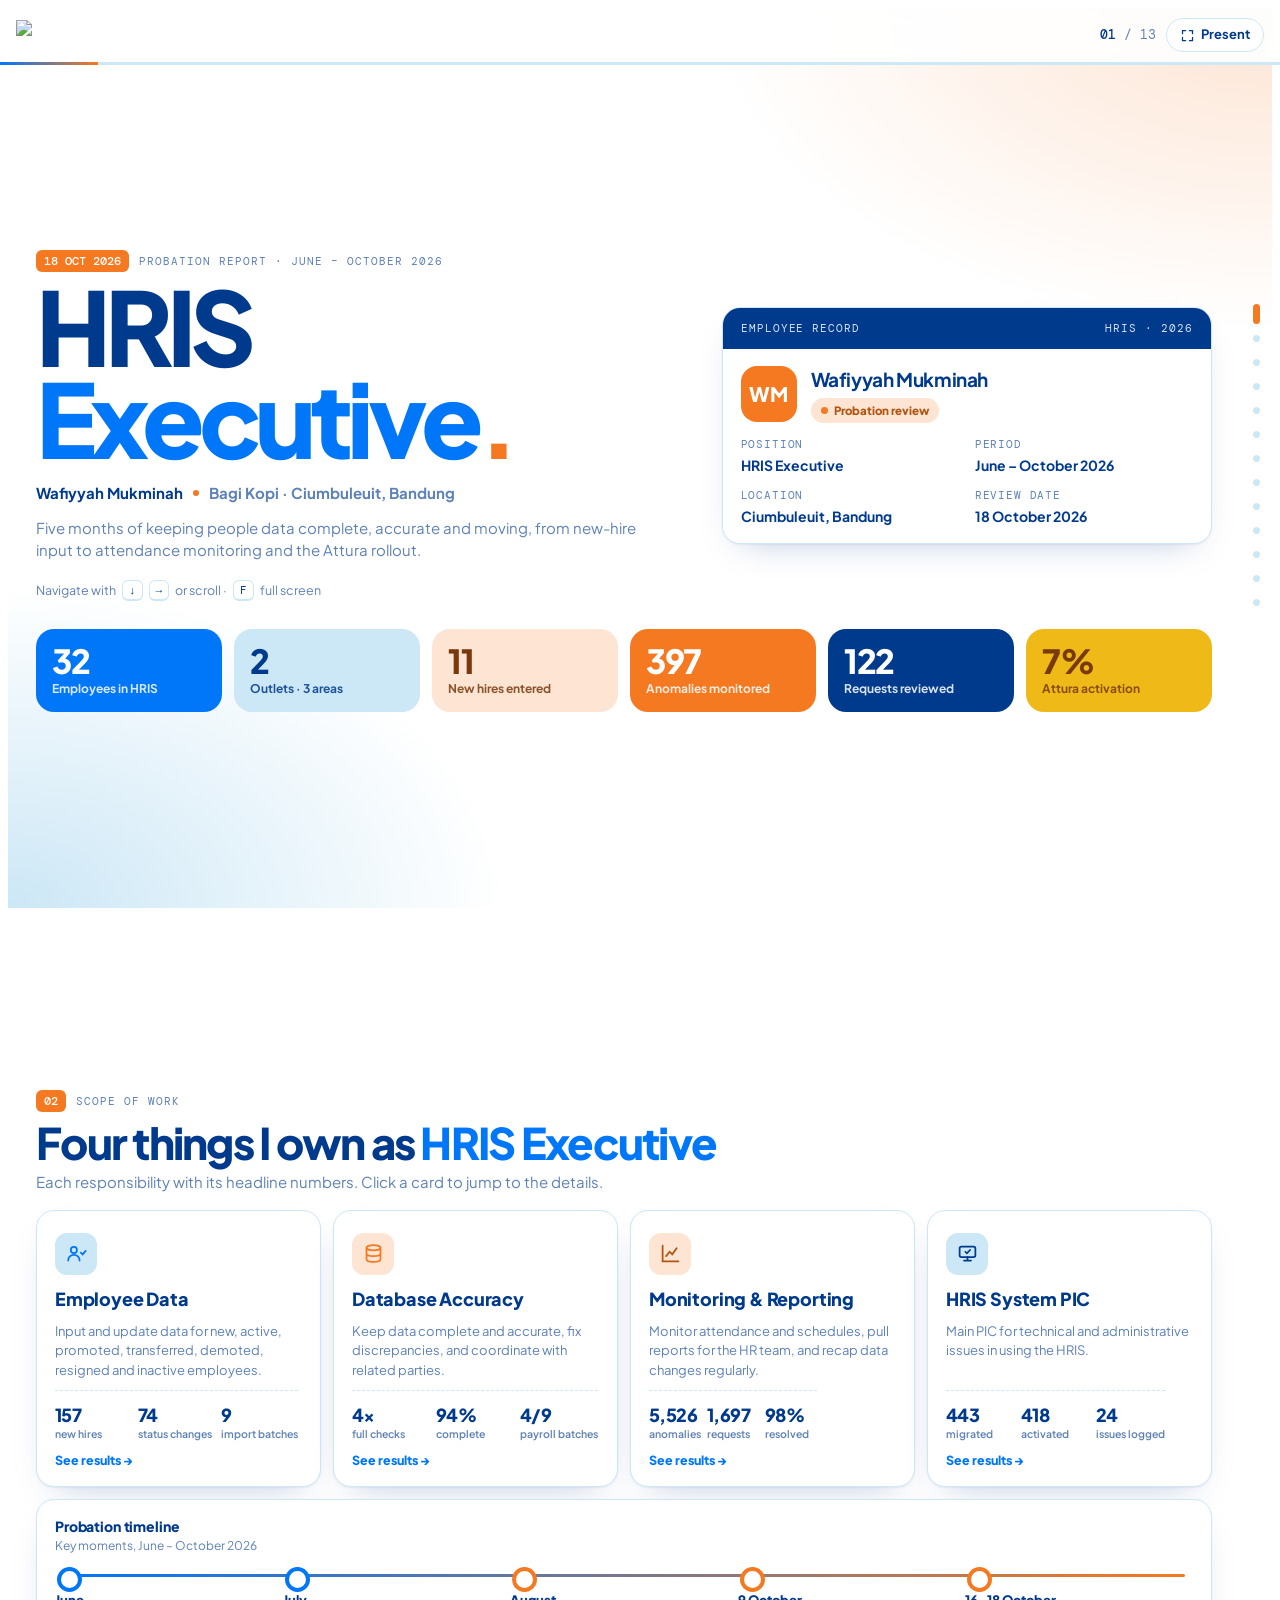
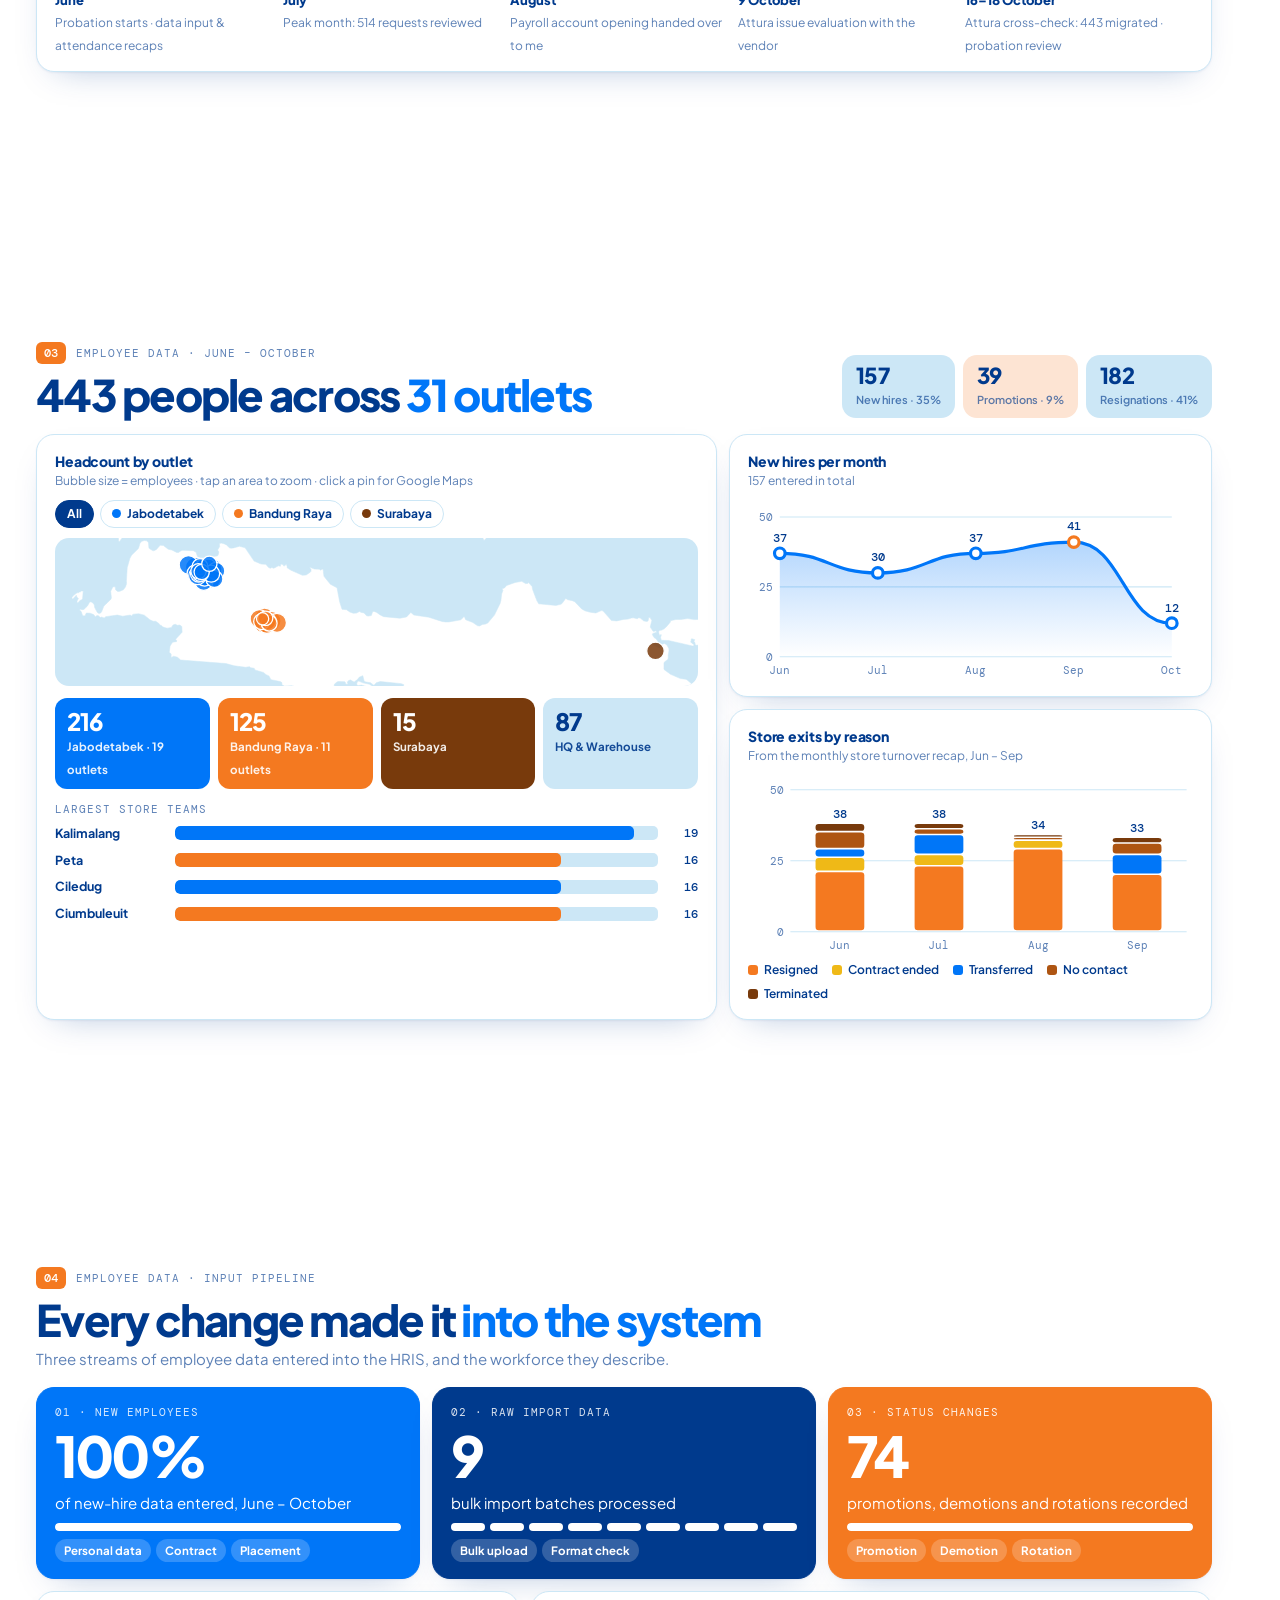
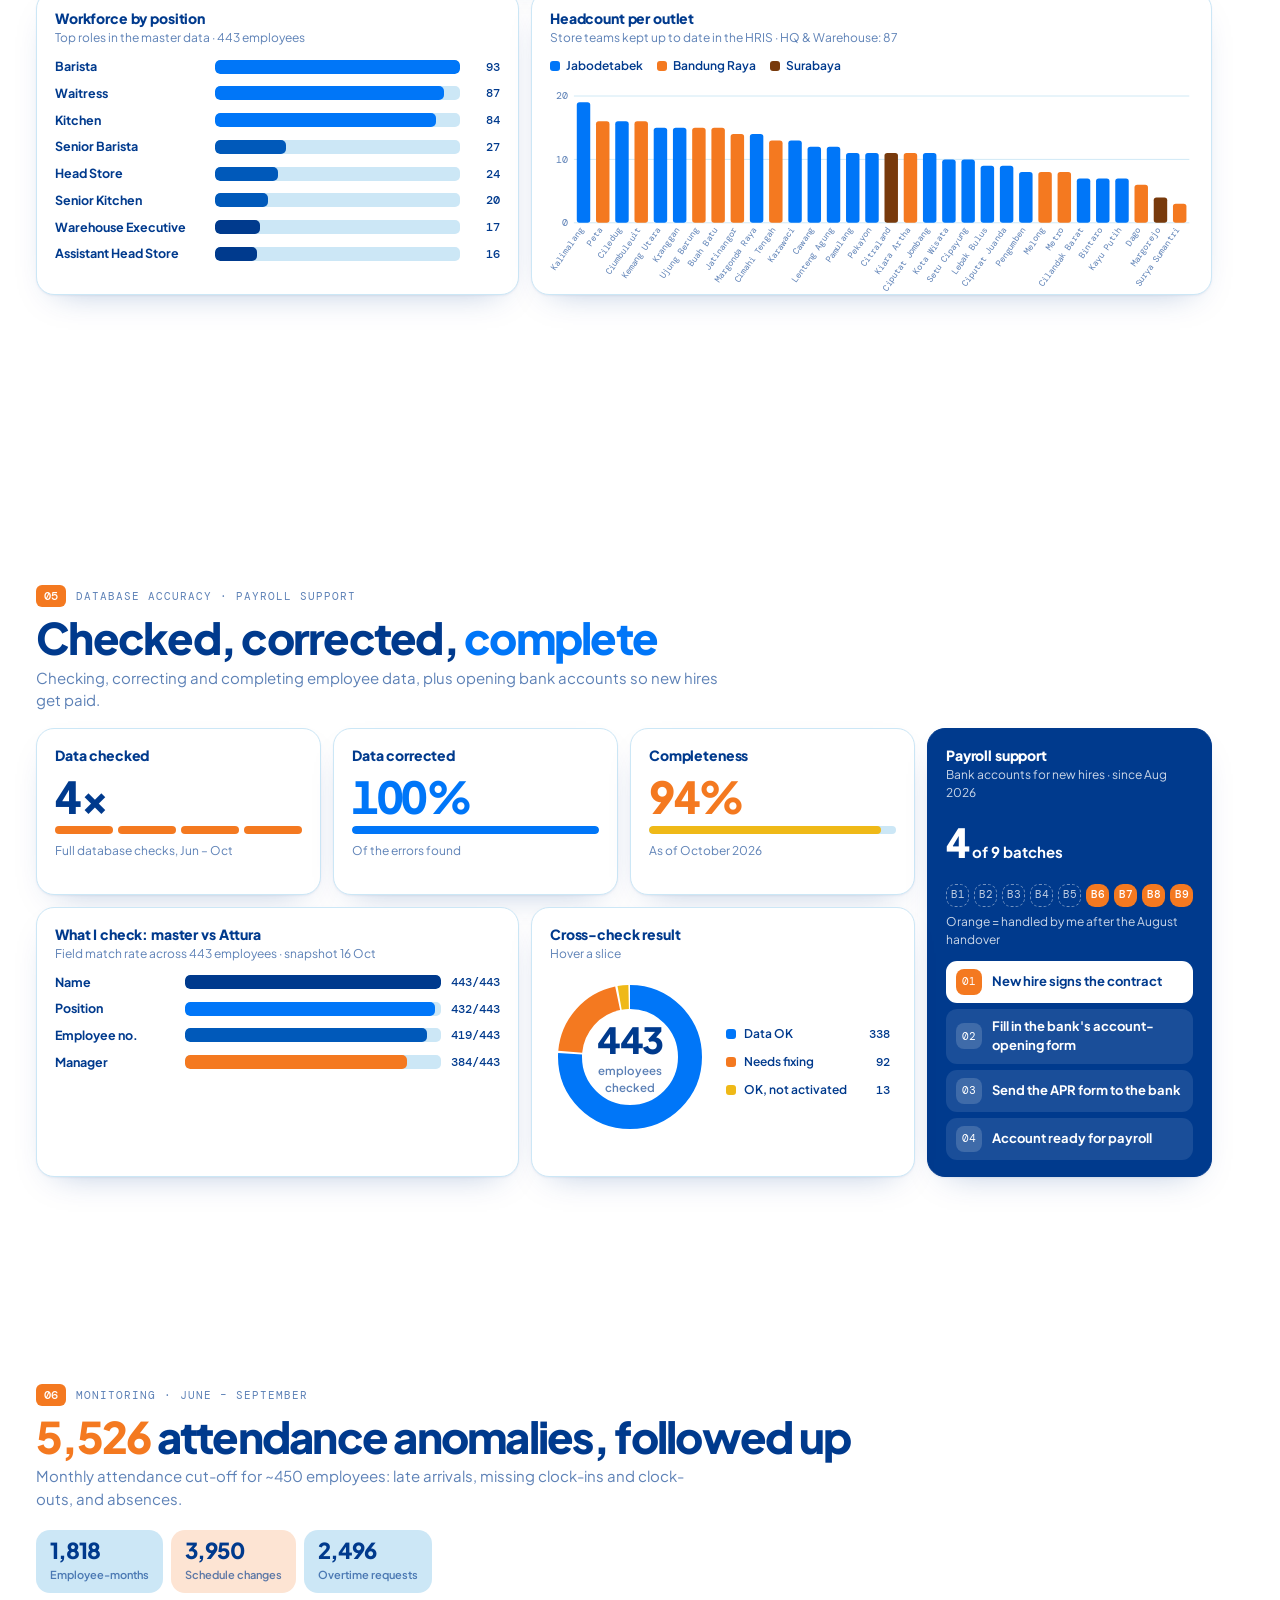
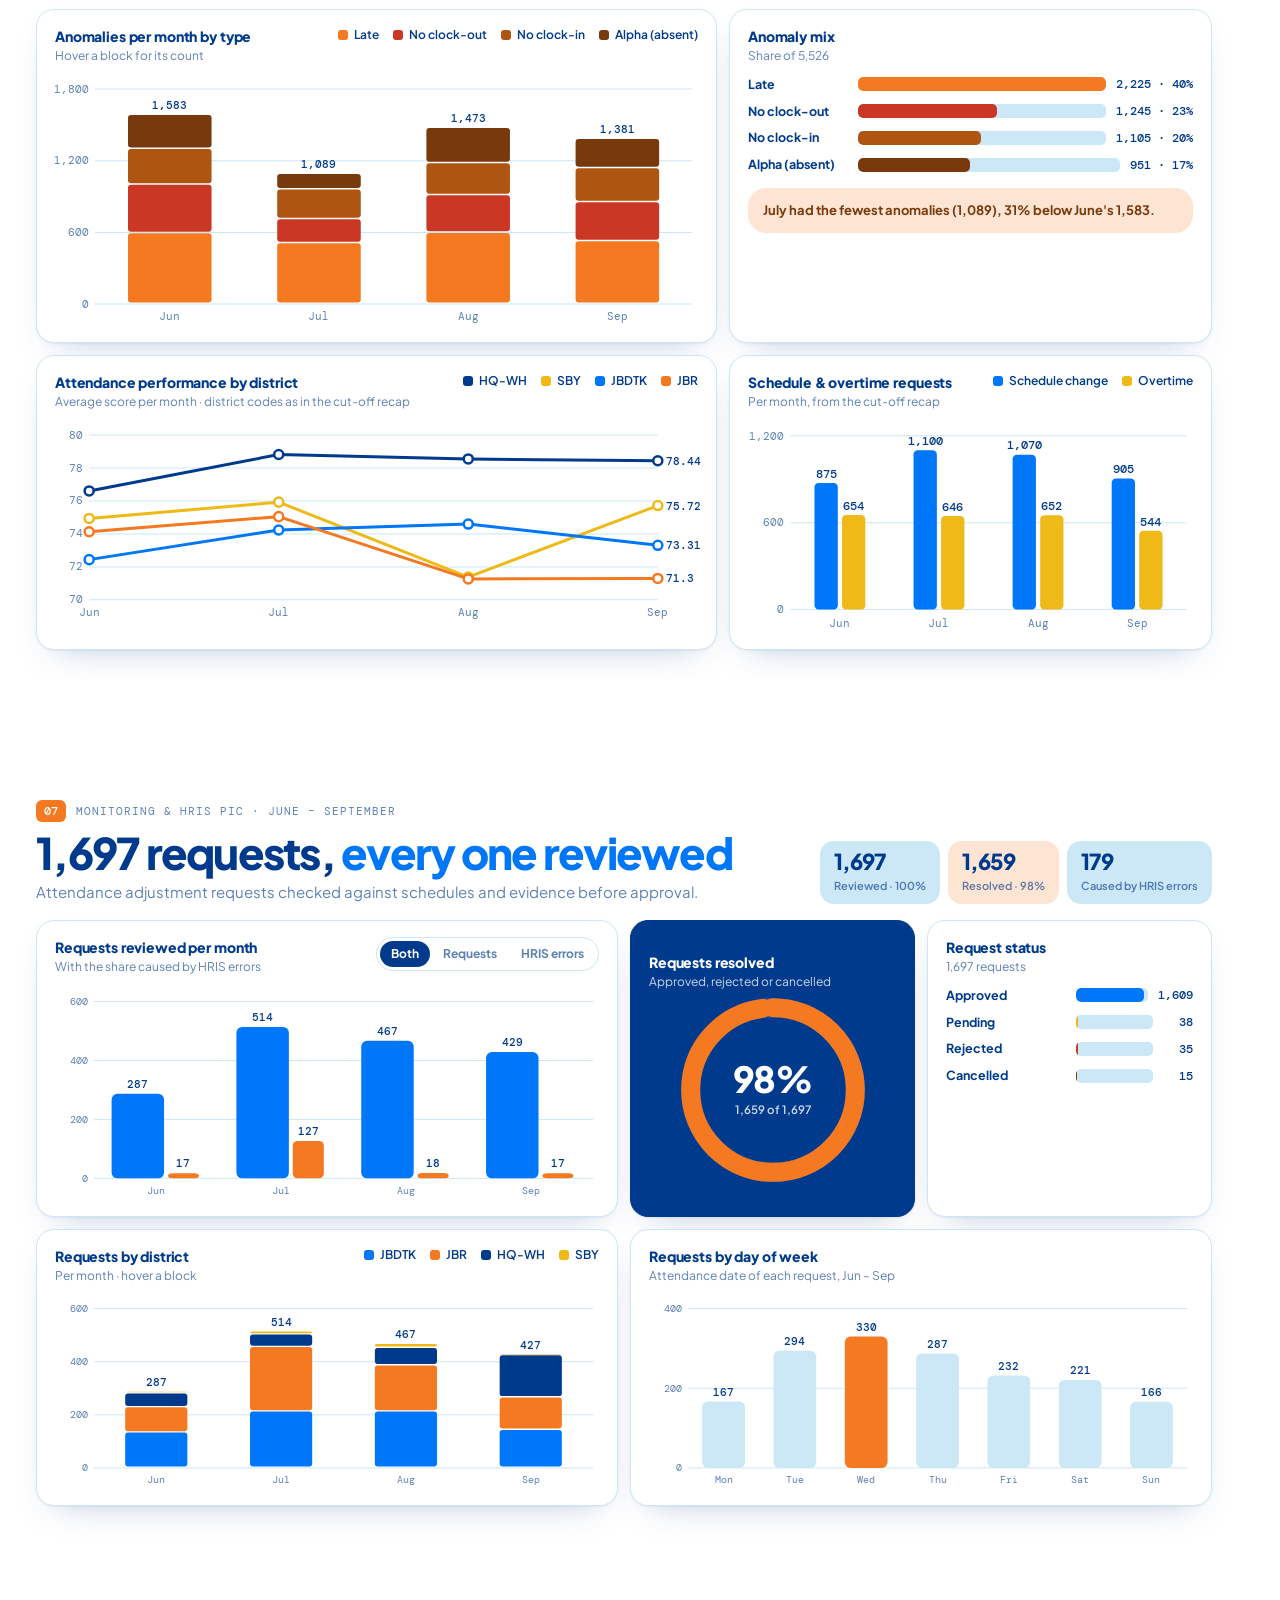
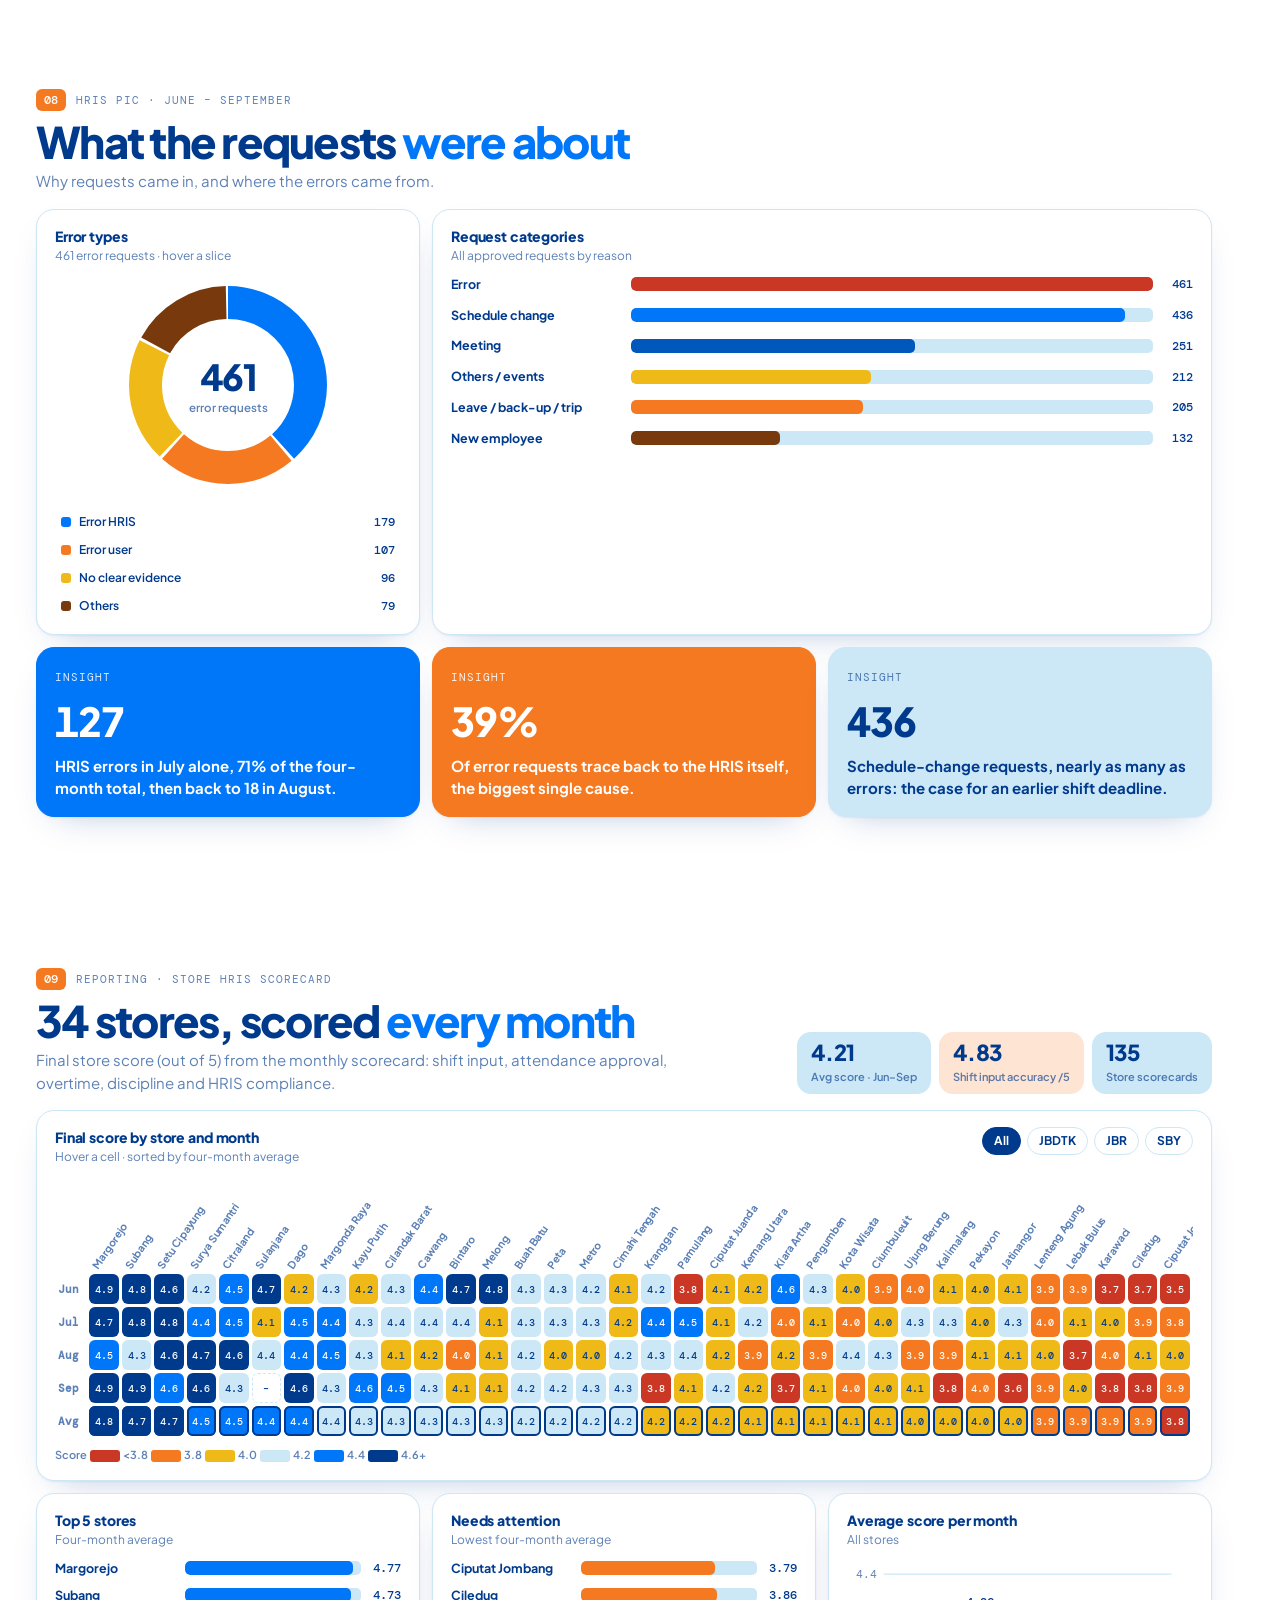
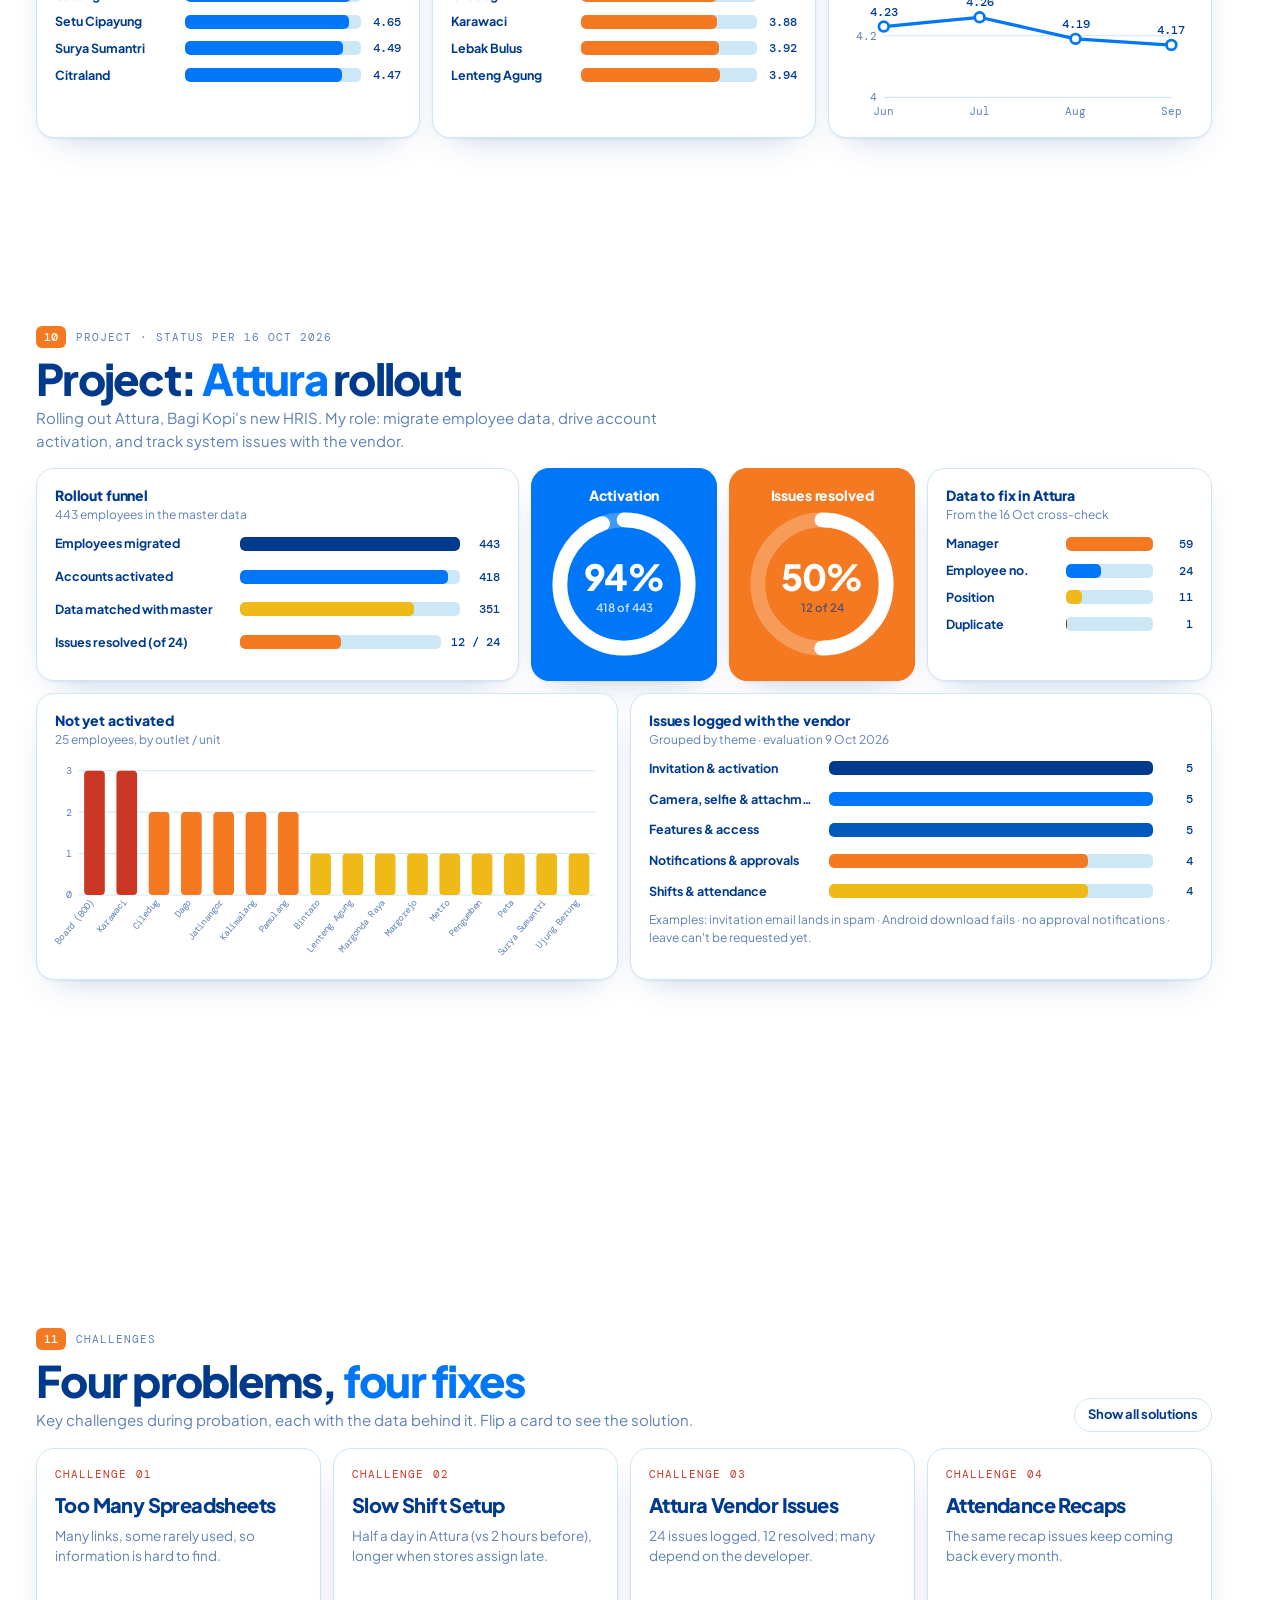
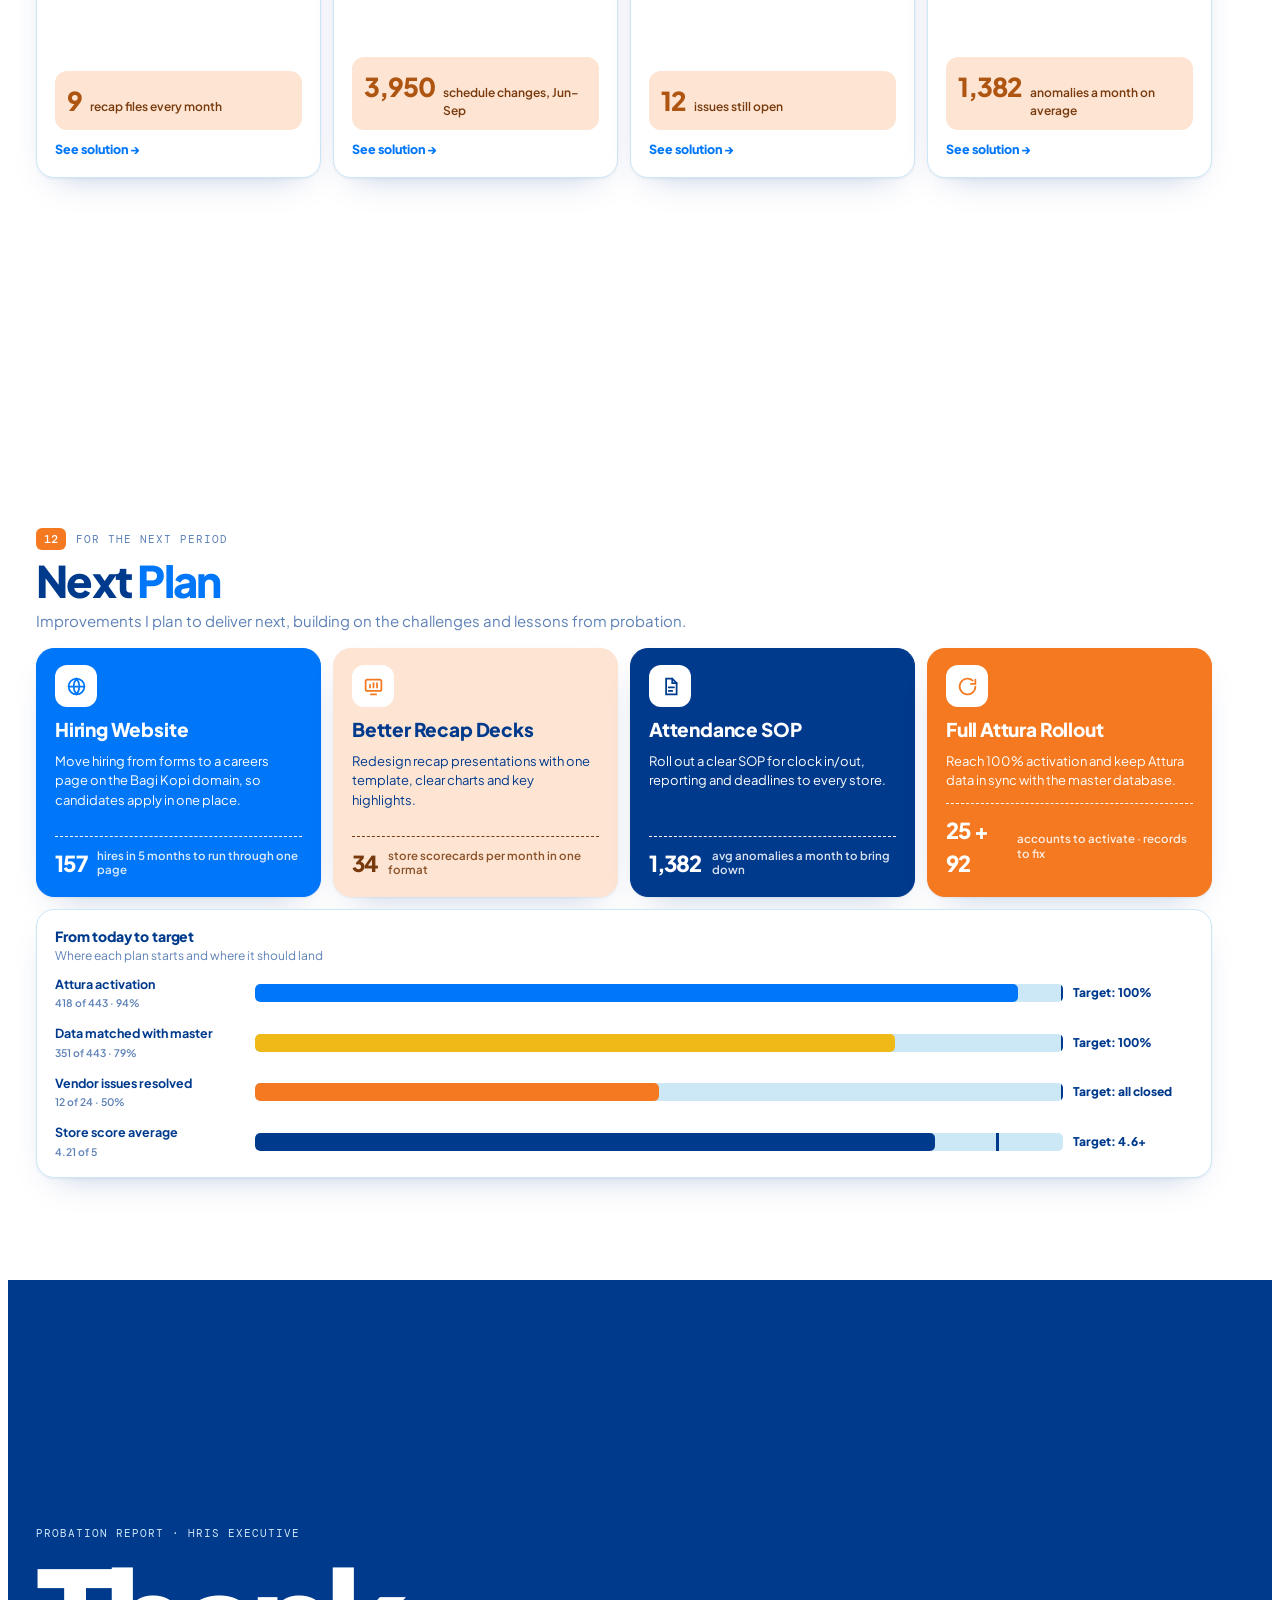
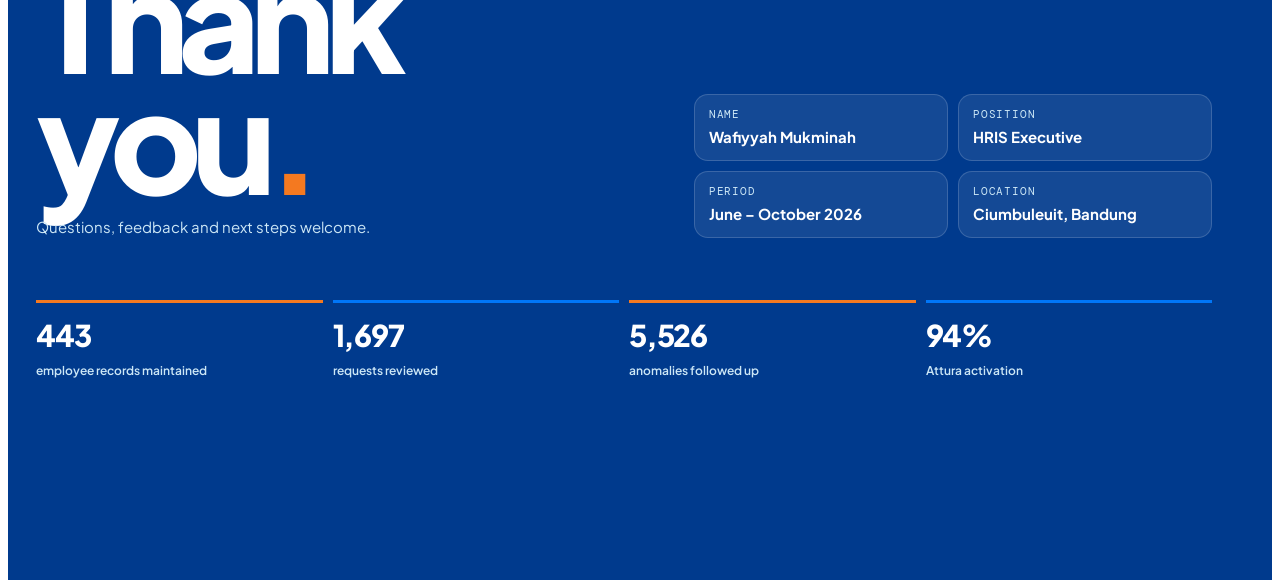
==== index.html @ ff894e02 "Update and rename index (3).html to index.html" ====
<!doctype html><html lang="en"><head><meta charset="utf-8"><meta name="viewport" content="width=device-width,initial-scale=1,viewport-fit=cover"><title>HRIS Probation Report</title>
<meta name="claude:viewport-fit-sides" content="cover">
<link rel="preconnect" href="https://fonts.googleapis.com">
<link rel="preconnect" href="https://fonts.gstatic.com" crossorigin>
<link rel="stylesheet" href="https://fonts.googleapis.com/css2?family=Plus+Jakarta+Sans:wght@400;500;600;700;800&family=DM+Mono:wght@400;500&display=swap">
<style>[hidden]{display:none!important}
/* Layout: white scroll-snapped deck; every slide is a 12-column bento of real data. Palette is the brand's 11 hex values only. */
:root{
  --white:#ffffff; --blue:#0076f8; --orange:#f47920; --peach:#fde4d3; --yellow:#efb917; --red:#ca3725;
  --rust:#ae5512; --brown:#783a0c; --sky:#cce7f6; --mid:#0059ba; --navy:#003a8d;
  --ink:var(--navy); --soft:rgba(0,58,141,.64); --line:var(--sky);
  --shadow:0 1px 2px rgba(0,58,141,.06),0 14px 34px -20px rgba(0,58,141,.35);
  --f:"Plus Jakarta Sans",system-ui,-apple-system,"Segoe UI",Roboto,sans-serif;
  --m:"DM Mono",ui-monospace,SFMono-Regular,Menlo,Consolas,monospace;
  color-scheme:light;
}
*{box-sizing:border-box}
html{scroll-behavior:smooth;background:var(--white)}
body{background:var(--white);color:var(--ink);font-family:var(--f);font-size:15px;line-height:1.5;-webkit-font-smoothing:antialiased;overflow-x:hidden}
body::before{content:"";position:fixed;inset:0 0 auto;height:env(safe-area-inset-top,0px);z-index:60;background:var(--white)}
h1,h2,h3,p{margin:0}
h1,h2{text-wrap:balance}
button{font:inherit;color:inherit}
a{color:var(--blue)}
:focus-visible{outline:2px solid var(--blue);outline-offset:3px;border-radius:6px}
.lab{font-family:var(--m);font-size:11px;letter-spacing:.09em;text-transform:uppercase;color:var(--soft)}
.n{font-variant-numeric:tabular-nums;font-weight:800;letter-spacing:-.03em}

/* chrome */
.top{position:fixed;inset:0 0 auto;z-index:50;padding-top:env(safe-area-inset-top,0px);background:rgba(255,255,255,.9);backdrop-filter:blur(10px);-webkit-backdrop-filter:blur(10px)}
.top-in{display:flex;align-items:center;justify-content:space-between;gap:12px;height:54px;padding-left:max(16px,env(safe-area-inset-left,0px));padding-right:max(16px,env(safe-area-inset-right,0px))}
.brand{display:flex;align-items:center;gap:9px;font-weight:800;color:var(--blue);text-decoration:none;letter-spacing:-.02em;font-size:17px}
.bm{width:28px;height:28px;border-radius:9px;background:var(--blue);display:grid;place-items:center}
.bm svg{width:17px;height:17px}
.brand span.lab{font-weight:400}
.top-r{display:flex;align-items:center;gap:10px}
.counter{font-family:var(--m);font-size:13px;color:var(--soft)}
.counter b{color:var(--navy);font-weight:500}
.ibtn{display:inline-flex;align-items:center;gap:6px;height:34px;padding:0 13px;border-radius:999px;border:1px solid var(--sky);background:var(--white);cursor:pointer;font-size:13px;font-weight:700;color:var(--navy)}
.ibtn:hover{background:var(--navy);color:var(--white);border-color:var(--navy)}
.ibtn svg{width:15px;height:15px}
.prog{height:3px;background:var(--sky)}
.prog i{display:block;height:100%;width:8%;background:linear-gradient(90deg,var(--blue),var(--orange));transition:width .4s}
.rail{position:fixed;right:max(14px,env(safe-area-inset-right,0px));top:50%;transform:translateY(-50%);z-index:40;display:none;flex-direction:column;gap:4px}
.rail button{position:relative;width:20px;height:20px;border:0;background:none;cursor:pointer;display:grid;place-items:center;padding:0}
.rail button::before{content:"";width:7px;height:7px;border-radius:50%;background:var(--sky);transition:.25s}
.rail button[aria-current="true"]::before{background:var(--orange);height:20px;border-radius:5px}
.rail button span{position:absolute;right:28px;white-space:nowrap;font-size:12px;font-weight:700;background:var(--navy);color:var(--white);padding:4px 9px;border-radius:6px;opacity:0;pointer-events:none;transition:.2s}
.rail button:hover span,.rail button:focus-visible span{opacity:1}
@media (min-width:1100px){.rail{display:flex}}

/* slides */
.slide{position:relative;min-height:100svh;display:flex;flex-direction:column;justify-content:center;padding-block:76px 30px;padding-left:max(16px,env(safe-area-inset-left,0px));padding-right:max(16px,env(safe-area-inset-right,0px));background:var(--white)}
.wrap{width:100%;max-width:1380px;margin:0 auto}
@media (min-width:1100px){.wrap{padding-inline:12px 44px}}
@media (min-width:1100px) and (min-height:700px){html{scroll-snap-type:y proximity}.slide{scroll-snap-align:start}}
.shead{display:flex;justify-content:space-between;align-items:flex-end;gap:20px 32px;flex-wrap:wrap;margin-bottom:16px}
.eb{display:flex;align-items:center;gap:10px;margin-bottom:8px}
.eb .no{font-family:var(--m);font-size:12px;font-weight:500;color:var(--white);background:var(--orange);padding:2px 8px;border-radius:6px}
.h2{font-size:clamp(28px,3.4vw,46px);line-height:1.04;letter-spacing:-.04em;font-weight:800}
.h2 em{font-style:normal;color:var(--blue)}
.lede{color:var(--soft);font-size:15px;max-width:62ch;margin-top:6px}
.strip{display:flex;gap:8px;flex-wrap:wrap}
.strip div{padding:8px 14px;border-radius:14px;background:var(--sky);min-width:96px}
.strip div:nth-child(2n){background:var(--peach)}
.strip b{display:block;font-size:22px;font-weight:800;letter-spacing:-.03em;line-height:1.1}
.strip span{font-size:11px;font-weight:600;color:var(--soft)}

.bento{display:grid;grid-template-columns:repeat(12,minmax(0,1fr));gap:12px}
.c{background:var(--white);border:1px solid var(--sky);border-radius:18px;padding:16px 18px;box-shadow:var(--shadow);min-width:0;position:relative;overflow:hidden}
.c h3{font-size:14px;font-weight:800;letter-spacing:-.01em}
.c .sub{font-size:12px;color:var(--soft)}
.ch{display:flex;justify-content:space-between;align-items:flex-start;gap:10px;flex-wrap:wrap;margin-bottom:10px}
.c.navy{background:var(--navy);color:var(--white);border-color:var(--navy)}
.c.blue{background:var(--blue);color:var(--white);border-color:var(--blue)}
.c.orange{background:var(--orange);color:var(--white);border-color:var(--orange)}
.c.peach{background:var(--peach);border-color:var(--peach)}
.c.skyf{background:var(--sky);border-color:var(--sky)}
.c.navy .sub,.c.blue .sub,.c.orange .sub{color:rgba(255,255,255,.8)}
.s2{grid-column:span 2}.s3{grid-column:span 3}.s4{grid-column:span 4}.s5{grid-column:span 5}.s6{grid-column:span 6}.s7{grid-column:span 7}.s8{grid-column:span 8}.s9{grid-column:span 9}.s12{grid-column:span 12}
.r2{grid-row:span 2}
svg.ch-svg{width:100%;height:auto;display:block;overflow:visible}
.ax{font-family:var(--m);font-size:10.5px;fill:var(--soft)}
.gl{stroke:var(--sky);stroke-width:1}
.vl{font-family:var(--m);font-size:11px;fill:var(--navy);font-weight:500}
.leg{display:flex;flex-wrap:wrap;gap:6px 14px;font-size:12px;font-weight:600}
.leg i{display:inline-block;width:10px;height:10px;border-radius:3px;margin-right:6px;vertical-align:-1px}
.seg{display:inline-flex;border:1px solid var(--sky);border-radius:999px;padding:3px;gap:2px}
.seg button{border:0;background:none;padding:4px 11px;border-radius:999px;font-size:12px;font-weight:700;cursor:pointer;color:var(--soft)}
.seg button[aria-pressed="true"]{background:var(--navy);color:var(--white)}
.bar{height:8px;border-radius:99px;background:var(--sky);overflow:hidden}
.bar i{display:block;height:100%;border-radius:inherit;background:var(--blue)}
.hb{display:grid;grid-template-columns:var(--lw,120px) minmax(0,1fr) auto;gap:6px 10px;align-items:center;font-size:12.5px}
.hb>span:first-child{font-weight:700;overflow:hidden;text-overflow:ellipsis;white-space:nowrap}
.hb .t{height:14px;border-radius:5px;background:var(--sky);overflow:hidden}
.hb .t i{display:block;height:100%;border-radius:5px}
.hb b{font-family:var(--m);font-size:12px;font-weight:500;min-width:30px;text-align:right}
.rows{display:grid;gap:8px}
.tipbox{position:fixed;pointer-events:none;z-index:80;background:var(--navy);color:var(--white);font-size:12px;font-weight:600;padding:6px 10px;border-radius:8px;opacity:0;transition:opacity .12s;transform:translate(-50%,calc(-100% - 12px));white-space:nowrap}
.tipbox small{display:block;font-weight:400;opacity:.8;font-size:11px}
.pill{display:inline-flex;align-items:center;gap:6px;font-size:11.5px;font-weight:800;padding:4px 10px;border-radius:999px;background:var(--peach);color:var(--rust)}
.pill::before{content:"";width:7px;height:7px;border-radius:50%;background:var(--orange)}

@media (prefers-reduced-motion:no-preference){
  .play .grow{animation:grow 1s cubic-bezier(.2,.7,.2,1) both}
  .play .growy{animation:growy .9s cubic-bezier(.2,.7,.2,1) both}
  .play .rise{animation:rise .6s cubic-bezier(.2,.7,.2,1) both}
  .play .draw{animation:draw 1.4s ease both}
  .pill::before{animation:pulse 1.8s infinite}
}
@keyframes grow{from{transform:scaleX(0)}}
@keyframes growy{from{transform:scaleY(0)}}
@keyframes rise{from{transform:translateY(12px);opacity:.2}}
@keyframes draw{from{stroke-dashoffset:var(--len,1000)}}
@keyframes pulse{50%{opacity:.25}}
.grow{transform-origin:left center}
.growy{transform-box:fill-box;transform-origin:bottom}

/* cover */
#s1{background:radial-gradient(900px 520px at 100% 0%,var(--peach),transparent 62%),radial-gradient(800px 520px at 0% 100%,var(--sky),transparent 62%),var(--white)}
.cover{display:grid;grid-template-columns:minmax(0,1.3fr) minmax(0,1fr);gap:28px 48px;align-items:center}
.cover h1{font-size:clamp(46px,8vw,118px);line-height:.9;letter-spacing:-.06em;font-weight:800}
.cover h1 span{color:var(--blue)}
.cover h1 i{font-style:normal;color:var(--orange)}
.who{display:flex;gap:10px;align-items:center;margin-top:18px;flex-wrap:wrap;font-weight:700}
.who .dot{width:6px;height:6px;border-radius:50%;background:var(--orange)}
.hint{display:flex;align-items:center;gap:6px;margin-top:18px;font-size:12.5px;color:var(--soft);flex-wrap:wrap}
kbd{font-family:var(--m);font-size:11px;border:1px solid var(--sky);border-bottom-width:2px;border-radius:6px;padding:1px 6px;background:var(--white);color:var(--navy)}
.rec{padding:0}
.rec-top{display:flex;justify-content:space-between;padding:12px 18px;background:var(--navy);color:var(--white)}
.rec-top .lab{color:rgba(255,255,255,.85)}
.rec-id{display:flex;gap:14px;align-items:center;padding:16px 18px 4px}
.av{width:56px;height:56px;border-radius:16px;background:var(--orange);color:var(--white);display:grid;place-items:center;font-weight:800;font-size:20px;flex:none}
.rec-id b{font-size:19px;display:block;letter-spacing:-.02em;margin-bottom:4px}
.rec dl{margin:0;padding:10px 18px 16px;display:grid;grid-template-columns:1fr 1fr;gap:12px 16px}
.rec dt{font-family:var(--m);font-size:10.5px;letter-spacing:.08em;text-transform:uppercase;color:var(--soft)}
.rec dd{margin:2px 0 0;font-weight:700;font-size:14px}
.glance{grid-column:1/-1;display:grid;grid-template-columns:repeat(6,minmax(0,1fr));gap:12px}
.gt{border-radius:18px;padding:14px 16px;display:flex;flex-direction:column;gap:2px;min-width:0}
.gt b{font-size:clamp(24px,2.6vw,36px);font-weight:800;letter-spacing:-.04em;line-height:1.05}
.gt span{font-size:12px;font-weight:700;opacity:.85}

/* scope */
.sc{display:flex;flex-direction:column;gap:10px;cursor:pointer;text-align:left;font:inherit;transition:transform .25s,box-shadow .25s}
.sc:hover,.sc:focus-visible{transform:translateY(-4px)}
.sc .band{height:6px;margin:-16px -18px 6px;}
.sc .ic{width:42px;height:42px;border-radius:12px;display:grid;place-items:center}
.sc .ic svg{width:21px;height:21px}
.sc h3{font-size:18px}
.sc p{font-size:13px;color:var(--soft);flex:1}
.kv{display:grid;grid-template-columns:repeat(3,minmax(0,1fr));gap:6px;border-top:1px dashed var(--sky);padding-top:10px}
.kv b{display:block;font-size:18px;font-weight:800;letter-spacing:-.03em}
.kv span{font-size:10.5px;font-weight:600;color:var(--soft);line-height:1.2;display:block}
.sc .go{font-size:12.5px;font-weight:800;color:var(--blue)}
.tl{display:grid;grid-template-columns:repeat(5,minmax(0,1fr));gap:0;position:relative;margin-top:6px}
.tl::before{content:"";position:absolute;left:8px;right:8px;top:9px;height:3px;background:linear-gradient(90deg,var(--blue),var(--orange));border-radius:3px}
.tl div{position:relative;padding:26px 12px 0 0}
.tl div::before{content:"";position:absolute;top:2px;left:2px;width:17px;height:17px;border-radius:50%;background:var(--white);border:4px solid var(--blue)}
.tl div:nth-child(n+3)::before{border-color:var(--orange)}
.tl b{display:block;font-size:13px;font-weight:800}
.tl span{font-size:12px;color:var(--soft)}

/* map */
.mapbox{position:relative;border-radius:14px;background:var(--sky);overflow:hidden}
.mapbox svg{display:block;width:100%;height:auto}
.land{fill:var(--white);stroke:var(--sky);stroke-width:.8}
.pin{cursor:pointer;transition:opacity .3s;stroke:var(--white)}
.pin.dim{opacity:.12}
.chips{display:flex;flex-wrap:wrap;gap:6px}
.chip{display:inline-flex;align-items:center;gap:6px;border:1px solid var(--sky);background:var(--white);border-radius:999px;padding:4px 11px;font-size:12px;font-weight:700;cursor:pointer;color:var(--navy)}
.chip i{width:9px;height:9px;border-radius:50%}
.chip[aria-pressed="true"]{background:var(--navy);color:var(--white);border-color:var(--navy)}

/* pipeline */
.stage{display:flex;flex-direction:column;gap:8px}
.stage .big{font-size:clamp(40px,4.4vw,60px);font-weight:800;letter-spacing:-.05em;line-height:1}
.stage ul{margin:0;padding:0;list-style:none;display:flex;flex-wrap:wrap;gap:5px}
.stage li{font-size:11.5px;font-weight:700;padding:3px 9px;border-radius:999px;background:rgba(255,255,255,.2)}
.c.white-stage li{background:var(--sky)}
.ticks{display:flex;gap:5px}
.ticks i{flex:1;height:8px;border-radius:99px;background:var(--white)}
.ticks.o i{background:var(--orange)}

/* rings / donuts */
.ring{position:relative;width:100%;max-width:190px;margin:4px auto 0;aspect-ratio:1}
.ring svg{width:100%;height:100%;transform:rotate(-90deg)}
.ring .ctr{position:absolute;inset:0;display:grid;place-items:center;text-align:center;padding:30px}
.ring .ctr b{font-size:36px;font-weight:800;letter-spacing:-.04em;line-height:1;display:block}
.ring .ctr small{font-size:11.5px;color:var(--soft);display:block;margin-top:4px;font-weight:600}
.c.navy .ring .ctr small,.c.blue .ring .ctr small{color:rgba(255,255,255,.8)}
.donut circle.s{fill:none;cursor:pointer;transition:opacity .2s,stroke-width .2s}
.donut:hover circle.s{opacity:.4}
.donut circle.s.on{opacity:1}
.dleg{display:grid;gap:4px;margin-top:10px;font-size:12px}
.dleg button{all:unset;cursor:pointer;display:flex;align-items:center;gap:8px;padding:3px 6px;border-radius:7px;font-weight:600}
.dleg button:hover,.dleg button:focus-visible{background:var(--sky)}
.dleg i{width:10px;height:10px;border-radius:3px;flex:none}
.dleg b{margin-left:auto;font-family:var(--m);font-weight:500}

/* payroll */
.batches{display:grid;grid-template-columns:repeat(9,minmax(0,1fr));gap:5px;margin:12px 0 6px}
.batches span{aspect-ratio:1;border-radius:9px;border:1.5px dashed rgba(255,255,255,.45);display:grid;place-items:center;font-family:var(--m);font-size:10.5px;color:rgba(255,255,255,.75)}
.batches span.me{background:var(--orange);border:0;color:var(--white);font-weight:500}
.steps{list-style:none;margin:12px 0 0;padding:0;display:grid;gap:6px}
.steps button{all:unset;box-sizing:border-box;width:100%;cursor:pointer;display:flex;gap:10px;align-items:center;padding:8px 10px;border-radius:11px;background:rgba(255,255,255,.1);transition:background .3s}
.steps button[aria-current="true"]{background:var(--white);color:var(--navy)}
.steps .sn{font-family:var(--m);font-size:11px;width:26px;height:26px;border-radius:8px;display:grid;place-items:center;background:rgba(255,255,255,.16);flex:none}
.steps button[aria-current="true"] .sn{background:var(--orange);color:var(--white)}
.steps .st{font-size:13px;font-weight:700}

/* heatmap */
.hm{overflow-x:auto}
.hm table{border-collapse:separate;border-spacing:3px;width:100%;min-width:900px}
.hm th{font-size:10.5px;font-weight:700;color:var(--soft);height:92px;vertical-align:bottom;padding:0;white-space:nowrap}
.hm th div{transform:rotate(-55deg);transform-origin:left bottom;width:16px;margin-left:12px}
.hm th.rl{height:auto;vertical-align:middle;text-align:left;font-family:var(--m);font-size:11px;padding-right:6px;transform:none}
.hm td{height:30px;border-radius:6px;text-align:center;font-family:var(--m);font-size:10px;font-weight:500;cursor:default;transition:transform .15s}
.hm td:hover{transform:scale(1.18);position:relative;z-index:2;box-shadow:0 4px 10px rgba(0,58,141,.3)}
.hm td.na{background:var(--white);border:1px dashed var(--sky)}
.scale{display:flex;gap:3px;align-items:center;font-size:11px;font-weight:600;color:var(--soft);flex-wrap:wrap}
.scale i{width:30px;height:12px;border-radius:3px;display:inline-block}

/* challenges */
.flip{perspective:1200px;min-height:330px}
.flip-in{position:relative;width:100%;height:100%;min-height:330px;transition:transform .7s cubic-bezier(.2,.7,.2,1);transform-style:preserve-3d}
.flip.on .flip-in{transform:rotateY(180deg)}
.face{position:absolute;inset:0;backface-visibility:hidden;-webkit-backface-visibility:hidden;border-radius:18px;padding:18px;display:flex;flex-direction:column;gap:10px;border:1px solid var(--sky);box-shadow:var(--shadow);background:var(--white);overflow:hidden}
.face.back{transform:rotateY(180deg);background:var(--navy);color:var(--white);border-color:var(--navy)}
.face .k{font-family:var(--m);font-size:10.5px;letter-spacing:.1em;text-transform:uppercase;color:var(--red)}
.face.back .k{color:var(--yellow)}
.face h3{font-size:20px;line-height:1.15;letter-spacing:-.03em;font-weight:800}
.face p{font-size:13.5px;flex:1}
.face.front p{color:var(--soft)}
.face .data{display:flex;align-items:baseline;gap:8px;padding:10px 12px;border-radius:12px;background:var(--peach)}
.face .data b{font-size:26px;font-weight:800;letter-spacing:-.04em;color:var(--rust)}
.face .data span{font-size:12px;font-weight:600;color:var(--brown)}
.face.back .data{background:rgba(255,255,255,.1)}.face.back .data b{color:var(--yellow)}.face.back .data span{color:var(--white)}
.face button{all:unset;cursor:pointer;font-size:12.5px;font-weight:800}
.face.front button{color:var(--blue)}
@media (prefers-reduced-motion:reduce){.flip-in{transition:none}}

/* plans */
.plan{display:flex;flex-direction:column;gap:8px}
.plan .ic{width:42px;height:42px;border-radius:12px;display:grid;place-items:center;background:var(--white)}
.plan .ic svg{width:21px;height:21px}
.plan h3{font-size:19px}
.plan p{font-size:13px;flex:1}
.plan .tg{display:flex;gap:10px;align-items:center;border-top:1px dashed currentColor;padding-top:10px;margin-top:4px}
.plan .tg b{font-size:22px;font-weight:800;letter-spacing:-.04em}
.plan .tg span{font-size:11.5px;font-weight:600;line-height:1.25;opacity:.85}

/* thanks */
#s13{background:var(--navy);color:var(--white)}
.thanks{display:grid;grid-template-columns:1.2fr 1fr;gap:36px;align-items:end}
.thanks h2{font-size:clamp(60px,11vw,160px);line-height:.86;letter-spacing:-.07em;font-weight:800}
.thanks h2 span{color:var(--orange)}
.tg2{display:grid;grid-template-columns:1fr 1fr;gap:10px;margin:0}
.tg2 div{background:rgba(255,255,255,.08);border:1px solid rgba(255,255,255,.16);border-radius:14px;padding:12px 14px}
.tg2 dt{font-family:var(--m);font-size:10.5px;letter-spacing:.08em;text-transform:uppercase;color:var(--sky)}
.tg2 dd{margin:3px 0 0;font-weight:700}
.recap{display:grid;grid-template-columns:repeat(4,minmax(0,1fr));gap:10px;margin-top:26px;grid-column:1/-1}
.recap div{border-top:3px solid var(--orange);padding-top:10px}
.recap div:nth-child(2n){border-color:var(--blue)}
.recap b{display:block;font-size:30px;font-weight:800;letter-spacing:-.04em}
.recap span{font-size:12px;color:var(--sky);font-weight:600}

@media (max-width:1100px){
  .s3,.s4,.s5{grid-column:span 6}.s7,.s8,.s9{grid-column:span 12}.s6{grid-column:span 12}
  .glance{grid-template-columns:repeat(3,minmax(0,1fr))}
}
@media (max-width:900px){
  .slide{min-height:auto;padding-block:78px 44px}
  .cover,.thanks{grid-template-columns:minmax(0,1fr)}
  .r2{grid-row:auto}
}
@media (max-width:640px){
  .s2,.s3,.s4,.s5,.s6{grid-column:span 12}
  .glance,.recap{grid-template-columns:repeat(2,minmax(0,1fr))}
  .tl{grid-template-columns:1fr;gap:10px}.tl::before{display:none}
  .rec dl,.tg2{grid-template-columns:1fr}
  .brand span.lab,.ibtn .lbl{display:none}
  .hb{--lw:92px}
}
</style></head><body>

<header class="top">
  <div class="top-in">
    <a class="brand" href="#s1" aria-label="Back to cover"><img src="logo.png" style="height:30px;width:auto;display:block"></a>
    <div class="top-r">
      <span class="counter" aria-live="polite"><b id="cur">01</b> / <span id="tot">13</span></span>
      <button class="ibtn" id="fs" type="button"><svg viewBox="0 0 24 24" fill="none" stroke="currentColor" stroke-width="2" stroke-linecap="round"><path d="M4 9V4h5M20 9V4h-5M4 15v5h5M20 15v5h-5"/></svg><span class="lbl">Present</span></button>
    </div>
  </div>
  <div class="prog"><i id="bar"></i></div>
</header>
<nav class="rail" id="rail" aria-label="Slides"></nav>
<div class="tipbox" id="tip"></div>

<main>
<!-- 1 COVER -->
<section class="slide" id="s1" data-title="Cover">
  <div class="wrap cover">
    <div>
      <div class="eb"><span class="no">18 OCT 2026</span><span class="lab">Probation report · June – October 2026</span></div>
      <h1>HRIS<br><span>Executive</span><i>.</i></h1>
      <div class="who"><span>Wafiyyah Mukminah</span><span class="dot"></span><span style="color:var(--soft)">Bagi Kopi · Ciumbuleuit, Bandung</span></div>
      <p class="lede" style="margin-top:12px">Five months of keeping people data complete, accurate and moving, from new-hire input to attendance monitoring and the Attura rollout.</p>
      <p class="hint">Navigate with <kbd>↓</kbd><kbd>→</kbd> or scroll · <kbd>F</kbd> full screen</p>
    </div>
    <article class="c rec rise" aria-label="Employee record">
      <div class="rec-top"><span class="lab">Employee record</span><span class="lab">HRIS · 2026</span></div>
      <div class="rec-id"><div class="av" aria-hidden="true">WM</div><div><b>Wafiyyah Mukminah</b><span class="pill">Probation review</span></div></div>
      <dl>
        <div><dt>Position</dt><dd>HRIS Executive</dd></div>
        <div><dt>Period</dt><dd>June – October 2026</dd></div>
        <div><dt>Location</dt><dd>Ciumbuleuit, Bandung</dd></div>
        <div><dt>Review date</dt><dd>18 October 2026</dd></div>
      </dl>
    </article>
    <div class="glance">
      <div class="gt rise" style="background:var(--blue);color:var(--white)"><b class="count" data-to="443">443</b><span>Employees in HRIS</span></div>
      <div class="gt rise" style="background:var(--sky)"><b class="count" data-to="31">31</b><span>Outlets · 3 areas</span></div>
      <div class="gt rise" style="background:var(--peach);color:var(--brown)"><b class="count" data-to="157">157</b><span>New hires entered</span></div>
      <div class="gt rise" style="background:var(--orange);color:var(--white)"><b class="count" data-to="5526">5,526</b><span>Anomalies monitored</span></div>
      <div class="gt rise" style="background:var(--navy);color:var(--white)"><b class="count" data-to="1697">1,697</b><span>Requests reviewed</span></div>
      <div class="gt rise" style="background:var(--yellow);color:var(--brown)"><b class="count" data-to="94" data-suffix="%">94%</b><span>Attura activation</span></div>
    </div>
  </div>
</section>

<!-- 2 SCOPE -->
<section class="slide" id="s2" data-title="Scope of Work">
  <div class="wrap">
    <div class="shead"><div><div class="eb"><span class="no">02</span><span class="lab">Scope of work</span></div><h2 class="h2">Four things I own as <em>HRIS Executive</em></h2><p class="lede">Each responsibility with its headline numbers. Click a card to jump to the details.</p></div></div>
    <div class="bento">
      <button class="c sc s3 rise" data-go="s3"><div class="band" style="background:var(--blue)"></div><span class="ic" style="background:var(--sky);color:var(--blue)"><svg viewBox="0 0 24 24" fill="none" stroke="currentColor" stroke-width="2" stroke-linecap="round"><circle cx="9" cy="8" r="3.5"/><path d="M2.5 20a6.5 6.5 0 0 1 13 0"/><path d="M17 11l2 2 3.5-4"/></svg></span><h3>Employee Data</h3><p>Input and update data for new, active, promoted, transferred, demoted, resigned and inactive employees.</p><div class="kv"><div><b>157</b><span>new hires</span></div><div><b>74</b><span>status changes</span></div><div><b>9</b><span>import batches</span></div></div><span class="go">See results →</span></button>
      <button class="c sc s3 rise" data-go="s5"><div class="band" style="background:var(--orange)"></div><span class="ic" style="background:var(--peach);color:var(--orange)"><svg viewBox="0 0 24 24" fill="none" stroke="currentColor" stroke-width="2" stroke-linecap="round"><ellipse cx="12" cy="5.5" rx="8" ry="3"/><path d="M4 5.5v13c0 1.7 3.6 3 8 3s8-1.3 8-3v-13M4 12c0 1.7 3.6 3 8 3s8-1.3 8-3"/></svg></span><h3>Database Accuracy</h3><p>Keep data complete and accurate, fix discrepancies, and coordinate with related parties.</p><div class="kv"><div><b>4×</b><span>full checks</span></div><div><b>94%</b><span>complete</span></div><div><b>4/9</b><span>payroll batches</span></div></div><span class="go">See results →</span></button>
      <button class="c sc s3 rise" data-go="s6"><div class="band" style="background:var(--yellow)"></div><span class="ic" style="background:var(--peach);color:var(--rust)"><svg viewBox="0 0 24 24" fill="none" stroke="currentColor" stroke-width="2" stroke-linecap="round"><path d="M3 3v18h18"/><path d="M7 15l4-5 3 3 5-7"/></svg></span><h3>Monitoring & Reporting</h3><p>Monitor attendance and schedules, pull reports for the HR team, and recap data changes regularly.</p><div class="kv"><div><b>5,526</b><span>anomalies</span></div><div><b>1,697</b><span>requests</span></div><div><b>98%</b><span>resolved</span></div></div><span class="go">See results →</span></button>
      <button class="c sc s3 rise" data-go="s10"><div class="band" style="background:var(--navy)"></div><span class="ic" style="background:var(--sky);color:var(--navy)"><svg viewBox="0 0 24 24" fill="none" stroke="currentColor" stroke-width="2" stroke-linecap="round"><rect x="3" y="4" width="18" height="12" rx="2"/><path d="M8 20h8M12 16v4"/><path d="M9.5 10l1.8 1.8L15 8"/></svg></span><h3>HRIS System PIC</h3><p>Main PIC for technical and administrative issues in using the HRIS.</p><div class="kv"><div><b>443</b><span>migrated</span></div><div><b>418</b><span>activated</span></div><div><b>24</b><span>issues logged</span></div></div><span class="go">See results →</span></button>
      <div class="c s12 rise">
        <div class="ch"><div><h3>Probation timeline</h3><p class="sub">Key moments, June – October 2026</p></div></div>
        <div class="tl">
          <div><b>June</b><span>Probation starts · data input & attendance recaps</span></div>
          <div><b>July</b><span>Peak month: 514 requests reviewed</span></div>
          <div><b>August</b><span>Payroll account opening handed over to me</span></div>
          <div><b>9 October</b><span>Attura issue evaluation with the vendor</span></div>
          <div><b>16–18 October</b><span>Attura cross-check: 443 migrated · probation review</span></div>
        </div>
      </div>
    </div>
  </div>
</section>

<!-- 3 EMPLOYEE DATA -->
<section class="slide" id="s3" data-title="Employee Data">
  <div class="wrap">
    <div class="shead">
      <div><div class="eb"><span class="no">03</span><span class="lab">Employee data · June – October</span></div><h2 class="h2">443 people across <em>31 outlets</em></h2></div>
      <div class="strip"><div><b class="count" data-to="157">157</b><span>New hires · 35%</span></div><div><b class="count" data-to="39">39</b><span>Promotions · 9%</span></div><div><b class="count" data-to="182">182</b><span>Resignations · 41%</span></div></div>
    </div>
    <div class="bento">
      <div class="c s7 r2 rise">
        <div class="ch"><div><h3>Headcount by outlet</h3><p class="sub">Bubble size = employees · tap an area to zoom · click a pin for Google Maps</p></div><div class="chips" id="areaChips"></div></div>
        <div class="mapbox"><svg id="map" role="img" aria-label="Map of Java with Bagi Kopi outlets sized by headcount"></svg></div>
        <div class="bento" style="margin-top:12px;grid-template-columns:repeat(4,minmax(0,1fr));gap:8px" id="areaTiles"></div>
        <div style="margin-top:12px"><p class="lab" style="margin-bottom:6px">Largest store teams</p><div class="rows" id="bigOutlets" style="--lw:110px"></div></div>
      </div>
      <div class="c s5 rise">
        <div class="ch"><div><h3>New hires per month</h3><p class="sub">157 entered in total</p></div></div>
        <svg class="ch-svg" id="hires" viewBox="0 0 420 170" role="img" aria-label="New hires per month: Jun 37, Jul 30, Aug 37, Sep 41, Oct 12"></svg>
      </div>
      <div class="c s5 rise">
        <div class="ch"><div><h3>Store exits by reason</h3><p class="sub">From the monthly store turnover recap, Jun – Sep</p></div></div>
        <svg class="ch-svg" id="exits" viewBox="0 0 420 170" role="img" aria-label="Store exits by reason per month"></svg>
        <div class="leg" id="exitsLeg" style="margin-top:6px"></div>
      </div>
    </div>
  </div>
</section>

<!-- 4 DATA INPUT -->
<section class="slide" id="s4" data-title="Data Input">
  <div class="wrap">
    <div class="shead"><div><div class="eb"><span class="no">04</span><span class="lab">Employee data · input pipeline</span></div><h2 class="h2">Every change made it <em>into the system</em></h2><p class="lede">Three streams of employee data entered into the HRIS, and the workforce they describe.</p></div></div>
    <div class="bento">
      <div class="c blue stage s4 rise"><span class="lab" style="color:rgba(255,255,255,.85)">01 · New employees</span><span class="big count" data-to="100" data-suffix="%">100%</span><p>of new-hire data entered, June – October</p><div class="bar" style="background:rgba(255,255,255,.25)"><i class="grow" style="width:100%;background:var(--white)"></i></div><ul><li>Personal data</li><li>Contract</li><li>Placement</li></ul></div>
      <div class="c navy stage s4 rise"><span class="lab" style="color:rgba(255,255,255,.85)">02 · Raw import data</span><span class="big count" data-to="9">9</span><p>bulk import batches processed</p><div class="ticks"><i></i><i></i><i></i><i></i><i></i><i></i><i></i><i></i><i></i></div><ul><li>Bulk upload</li><li>Format check</li></ul></div>
      <div class="c orange stage s4 rise"><span class="lab" style="color:rgba(255,255,255,.9)">03 · Status changes</span><span class="big count" data-to="74">74</span><p>promotions, demotions and rotations recorded</p><div class="bar" style="background:rgba(255,255,255,.25)"><i class="grow" style="width:100%;background:var(--white)"></i></div><ul><li>Promotion</li><li>Demotion</li><li>Rotation</li></ul></div>
      <div class="c s5 rise"><div class="ch"><div><h3>Workforce by position</h3><p class="sub">Top roles in the master data · 443 employees</p></div></div><div class="rows" id="pos" style="--lw:150px"></div></div>
      <div class="c s7 rise"><div class="ch"><div><h3>Headcount per outlet</h3><p class="sub">Store teams kept up to date in the HRIS · HQ & Warehouse: 87</p></div><div class="leg"><span><i style="background:var(--blue)"></i>Jabodetabek</span><span><i style="background:var(--orange)"></i>Bandung Raya</span><span><i style="background:var(--brown)"></i>Surabaya</span></div></div><svg class="ch-svg" id="outletBars" viewBox="0 0 700 210" role="img" aria-label="Employees per outlet"></svg></div>
    </div>
  </div>
</section>

<!-- 5 DATABASE ACCURACY -->
<section class="slide" id="s5" data-title="Database Accuracy">
  <div class="wrap">
    <div class="shead">
      <div><div class="eb"><span class="no">05</span><span class="lab">Database accuracy · payroll support</span></div><h2 class="h2">Checked, corrected, <em>complete</em></h2><p class="lede">Checking, correcting and completing employee data, plus opening bank accounts so new hires get paid.</p></div>
    </div>
    <div class="bento">
      <div class="c s3 rise"><h3>Data checked</h3><p class="n" style="font-size:44px;line-height:1.1;margin:6px 0">4×</p><div class="ticks o"><i></i><i></i><i></i><i></i></div><p class="sub" style="margin-top:8px">Full database checks, Jun – Oct</p></div>
      <div class="c s3 rise"><h3>Data corrected</h3><p class="n count" data-to="100" data-suffix="%" style="font-size:44px;line-height:1.1;margin:6px 0;color:var(--blue)">100%</p><div class="bar"><i class="grow" style="width:100%"></i></div><p class="sub" style="margin-top:8px">Of the errors found</p></div>
      <div class="c s3 rise"><h3>Completeness</h3><p class="n count" data-to="94" data-suffix="%" style="font-size:44px;line-height:1.1;margin:6px 0;color:var(--orange)">94%</p><div class="bar"><i class="grow" style="width:94%;background:var(--yellow)"></i></div><p class="sub" style="margin-top:8px">As of October 2026</p></div>
      <div class="c navy s3 r2 rise" style="grid-row:span 2">
        <h3>Payroll support</h3><p class="sub">Bank accounts for new hires · since Aug 2026</p>
        <p style="margin-top:10px"><span class="n" style="font-size:40px">4</span> <span style="font-weight:700">of 9 batches</span></p>
        <div class="batches" aria-label="9 batches since June; the last 4 handled by me"><span>B1</span><span>B2</span><span>B3</span><span>B4</span><span>B5</span><span class="me">B6</span><span class="me">B7</span><span class="me">B8</span><span class="me">B9</span></div>
        <p class="sub">Orange = handled by me after the August handover</p>
        <ol class="steps" id="steps">
          <li><button type="button" aria-current="true"><span class="sn">01</span><span class="st">New hire signs the contract</span></button></li>
          <li><button type="button"><span class="sn">02</span><span class="st">Fill in the bank's account-opening form</span></button></li>
          <li><button type="button"><span class="sn">03</span><span class="st">Send the APR form to the bank</span></button></li>
          <li><button type="button"><span class="sn">04</span><span class="st">Account ready for payroll</span></button></li>
        </ol>
      </div>
      <div class="c s5 rise">
        <div class="ch"><div><h3>What I check: master vs Attura</h3><p class="sub">Field match rate across 443 employees · snapshot 16 Oct</p></div></div>
        <div class="rows" id="fields" style="--lw:120px"></div>
      </div>
      <div class="c s4 rise">
        <div class="ch"><div><h3>Cross-check result</h3><p class="sub">Hover a slice</p></div></div>
        <div style="display:grid;grid-template-columns:minmax(0,1fr) minmax(0,1.1fr);gap:10px;align-items:center">
          <div class="ring donut" id="xdonut"></div><div class="dleg" id="xleg"></div>
        </div>
      </div>
    </div>
  </div>
</section>

<!-- 6 ATTENDANCE -->
<section class="slide" id="s6" data-title="Attendance Monitoring">
  <div class="wrap">
    <div class="shead">
      <div><div class="eb"><span class="no">06</span><span class="lab">Monitoring · June – September</span></div><h2 class="h2"><em style="color:var(--orange)">5,526</em> attendance anomalies, followed up</h2><p class="lede">Monthly attendance cut-off for ~450 employees: late arrivals, missing clock-ins and clock-outs, and absences.</p></div>
      <div class="strip"><div><b>1,818</b><span>Employee-months</span></div><div><b class="count" data-to="3950">3,950</b><span>Schedule changes</span></div><div><b class="count" data-to="2496">2,496</b><span>Overtime requests</span></div></div>
    </div>
    <div class="bento">
      <div class="c s7 rise">
        <div class="ch"><div><h3>Anomalies per month by type</h3><p class="sub">Hover a block for its count</p></div><div class="leg" id="anomLeg"></div></div>
        <svg class="ch-svg" id="anom" viewBox="0 0 640 250" role="img" aria-label="Attendance anomalies per month by type"></svg>
      </div>
      <div class="c s5 rise">
        <div class="ch"><div><h3>Anomaly mix</h3><p class="sub">Share of 5,526</p></div></div>
        <div class="rows" id="anomMix" style="--lw:100px;margin-top:6px"></div>
        <div class="c peach" style="margin-top:14px;box-shadow:none;padding:12px 14px"><p style="font-size:13px;font-weight:700;color:var(--brown)">July had the fewest anomalies (1,089), 31% below June's 1,583.</p></div>
      </div>
      <div class="c s7 rise">
        <div class="ch"><div><h3>Attendance performance by district</h3><p class="sub">Average score per month · district codes as in the cut-off recap</p></div><div class="leg" id="perfLeg"></div></div>
        <svg class="ch-svg" id="perf" viewBox="0 0 640 200" role="img" aria-label="Attendance performance by district per month"></svg>
      </div>
      <div class="c s5 rise">
        <div class="ch"><div><h3>Schedule & overtime requests</h3><p class="sub">Per month, from the cut-off recap</p></div><div class="leg"><span><i style="background:var(--blue)"></i>Schedule change</span><span><i style="background:var(--yellow)"></i>Overtime</span></div></div>
        <svg class="ch-svg" id="chgot" viewBox="0 0 420 200" role="img" aria-label="Schedule change and overtime requests per month"></svg>
      </div>
    </div>
  </div>
</section>

<!-- 7 REQUESTS -->
<section class="slide" id="s7" data-title="Attendance Requests">
  <div class="wrap">
    <div class="shead">
      <div><div class="eb"><span class="no">07</span><span class="lab">Monitoring & HRIS PIC · June – September</span></div><h2 class="h2">1,697 requests, <em>every one reviewed</em></h2><p class="lede">Attendance adjustment requests checked against schedules and evidence before approval.</p></div>
      <div class="strip"><div><b>1,697</b><span>Reviewed · 100%</span></div><div><b>1,659</b><span>Resolved · 98%</span></div><div><b>179</b><span>Caused by HRIS errors</span></div></div>
    </div>
    <div class="bento">
      <div class="c s6 rise">
        <div class="ch"><div><h3>Requests reviewed per month</h3><p class="sub">With the share caused by HRIS errors</p></div>
          <div class="seg" id="seg"><button type="button" aria-pressed="true" data-v="both">Both</button><button type="button" aria-pressed="false" data-v="req">Requests</button><button type="button" aria-pressed="false" data-v="err">HRIS errors</button></div></div>
        <svg class="ch-svg" id="cols" viewBox="0 0 560 220" role="img" aria-label="Requests per month: Jun 287, Jul 514, Aug 467, Sep 429; HRIS errors 17, 127, 18, 17"></svg>
      </div>
      <div class="c navy s3 rise" style="display:flex;flex-direction:column;justify-content:center"><h3>Requests resolved</h3><p class="sub">Approved, rejected or cancelled</p><div class="ring" id="ring98"></div></div>
      <div class="c s3 rise"><div class="ch"><div><h3>Request status</h3><p class="sub">1,697 requests</p></div></div><div class="rows" id="status"></div></div>
      <div class="c s6 rise">
        <div class="ch"><div><h3>Requests by district</h3><p class="sub">Per month · hover a block</p></div><div class="leg" id="raLeg"></div></div>
        <svg class="ch-svg" id="reqArea" viewBox="0 0 560 200" role="img" aria-label="Requests by district per month"></svg>
      </div>
      <div class="c s6 rise">
        <div class="ch"><div><h3>Requests by day of week</h3><p class="sub">Attendance date of each request, Jun – Sep</p></div></div>
        <svg class="ch-svg" id="days" viewBox="0 0 560 200" role="img" aria-label="Requests by weekday"></svg>
      </div>
    </div>
  </div>
</section>

<!-- 8 HRIS ISSUES -->
<section class="slide" id="s8" data-title="HRIS Issues">
  <div class="wrap">
    <div class="shead"><div><div class="eb"><span class="no">08</span><span class="lab">HRIS PIC · June – September</span></div><h2 class="h2">What the requests <em>were about</em></h2><p class="lede">Why requests came in, and where the errors came from.</p></div></div>
    <div class="bento">
      <div class="c s4 rise">
        <div class="ch"><div><h3>Error types</h3><p class="sub">461 error requests · hover a slice</p></div></div>
        <div class="ring donut" id="donut" style="max-width:220px"></div>
        <div class="dleg" id="dleg"></div>
      </div>
      <div class="c s8 rise">
        <div class="ch"><div><h3>Request categories</h3><p class="sub">All approved requests by reason</p></div></div>
        <div class="rows" id="issues" style="--lw:170px;gap:12px;margin-top:6px"></div>
      </div>
      <div class="c blue s4 rise"><span class="lab" style="color:rgba(255,255,255,.85)">Insight</span><p class="n" style="font-size:40px;margin:4px 0">127</p><p style="font-weight:700">HRIS errors in July alone, 71% of the four-month total, then back to 18 in August.</p></div>
      <div class="c orange s4 rise"><span class="lab" style="color:rgba(255,255,255,.9)">Insight</span><p class="n" style="font-size:40px;margin:4px 0">39%</p><p style="font-weight:700">Of error requests trace back to the HRIS itself, the biggest single cause.</p></div>
      <div class="c skyf s4 rise"><span class="lab">Insight</span><p class="n" style="font-size:40px;margin:4px 0">436</p><p style="font-weight:700">Schedule-change requests, nearly as many as errors: the case for an earlier shift deadline.</p></div>
    </div>
  </div>
</section>

<!-- 9 STORE SCORECARD -->
<section class="slide" id="s9" data-title="Store Scorecard">
  <div class="wrap">
    <div class="shead">
      <div><div class="eb"><span class="no">09</span><span class="lab">Reporting · store HRIS scorecard</span></div><h2 class="h2">34 stores, scored <em>every month</em></h2><p class="lede">Final store score (out of 5) from the monthly scorecard: shift input, attendance approval, overtime, discipline and HRIS compliance.</p></div>
      <div class="strip"><div><b>4.21</b><span>Avg score · Jun–Sep</span></div><div><b>4.83</b><span>Shift input accuracy /5</span></div><div><b>135</b><span>Store scorecards</span></div></div>
    </div>
    <div class="bento">
      <div class="c s12 rise">
        <div class="ch"><div><h3>Final score by store and month</h3><p class="sub">Hover a cell · sorted by four-month average</p></div>
          <div style="display:flex;gap:10px;flex-wrap:wrap;align-items:center"><div class="chips" id="hmChips"></div></div></div>
        <div class="hm" id="hm"></div>
        <div class="scale" style="margin-top:8px"><span>Score</span><i style="background:var(--red)"></i>&lt;3.8<i style="background:var(--orange)"></i>3.8<i style="background:var(--yellow)"></i>4.0<i style="background:var(--sky)"></i>4.2<i style="background:var(--blue)"></i>4.4<i style="background:var(--navy)"></i>4.6+</div>
      </div>
      <div class="c s4 rise"><div class="ch"><div><h3>Top 5 stores</h3><p class="sub">Four-month average</p></div></div><div class="rows" id="top5" style="--lw:120px"></div></div>
      <div class="c s4 rise"><div class="ch"><div><h3>Needs attention</h3><p class="sub">Lowest four-month average</p></div></div><div class="rows" id="bot5" style="--lw:120px"></div></div>
      <div class="c s4 rise"><div class="ch"><div><h3>Average score per month</h3><p class="sub">All stores</p></div></div><svg class="ch-svg" id="avgLine" viewBox="0 0 320 150" role="img" aria-label="Average store score per month"></svg></div>
    </div>
  </div>
</section>

<!-- 10 ATTURA -->
<section class="slide" id="s10" data-title="Project: Attura">
  <div class="wrap">
    <div class="shead">
      <div><div class="eb"><span class="no">10</span><span class="lab">Project · status per 16 Oct 2026</span></div><h2 class="h2">Project: <em>Attura</em> rollout</h2><p class="lede">Rolling out Attura, Bagi Kopi's new HRIS. My role: migrate employee data, drive account activation, and track system issues with the vendor.</p></div>
    </div>
    <div class="bento">
      <div class="c s5 rise">
        <div class="ch"><div><h3>Rollout funnel</h3><p class="sub">443 employees in the master data</p></div></div>
        <div class="rows" id="funnel" style="--lw:175px;gap:14px;margin-top:8px"></div>
      </div>
      <div class="c blue s2 rise" style="text-align:center"><h3>Activation</h3><div class="ring" id="ring94"></div></div>
      <div class="c orange s2 rise" style="text-align:center"><h3>Issues resolved</h3><div class="ring" id="ring50"></div></div>
      <div class="c s3 rise"><div class="ch"><div><h3>Data to fix in Attura</h3><p class="sub">From the 16 Oct cross-check</p></div></div><div class="rows" id="fix" style="--lw:110px"></div></div>
      <div class="c s6 rise"><div class="ch"><div><h3>Not yet activated</h3><p class="sub">25 employees, by outlet / unit</p></div></div><svg class="ch-svg" id="actBars" viewBox="0 0 560 210" role="img" aria-label="Employees not yet activated per outlet"></svg></div>
      <div class="c s6 rise">
        <div class="ch"><div><h3>Issues logged with the vendor</h3><p class="sub">Grouped by theme · evaluation 9 Oct 2026</p></div></div>
        <div class="rows" id="themes" style="--lw:170px;gap:12px"></div>
        <p class="sub" style="margin-top:10px">Examples: invitation email lands in spam · Android download fails · no approval notifications · leave can't be requested yet.</p>
      </div>
    </div>
  </div>
</section>

<!-- 11 CHALLENGES -->
<section class="slide" id="s11" data-title="Challenges">
  <div class="wrap">
    <div class="shead"><div><div class="eb"><span class="no">11</span><span class="lab">Challenges</span></div><h2 class="h2">Four problems, <em>four fixes</em></h2><p class="lede">Key challenges during probation, each with the data behind it. Flip a card to see the solution.</p></div><button class="ibtn" id="flipAll" type="button">Show all solutions</button></div>
    <div class="bento" id="chal"></div>
  </div>
</section>

<!-- 12 NEXT PLAN -->
<section class="slide" id="s12" data-title="Next Plan">
  <div class="wrap">
    <div class="shead"><div><div class="eb"><span class="no">12</span><span class="lab">For the next period</span></div><h2 class="h2">Next <em>Plan</em></h2><p class="lede">Improvements I plan to deliver next, building on the challenges and lessons from probation.</p></div></div>
    <div class="bento">
      <div class="c blue plan s3 rise"><span class="ic" style="color:var(--blue)"><svg viewBox="0 0 24 24" fill="none" stroke="currentColor" stroke-width="2" stroke-linecap="round"><circle cx="12" cy="12" r="9"/><path d="M3 12h18M12 3a14 14 0 0 1 0 18M12 3a14 14 0 0 0 0 18"/></svg></span><h3>Hiring Website</h3><p>Move hiring from forms to a careers page on the Bagi Kopi domain, so candidates apply in one place.</p><div class="tg"><b>157</b><span>hires in 5 months to run through one page</span></div></div>
      <div class="c peach plan s3 rise"><span class="ic" style="color:var(--orange)"><svg viewBox="0 0 24 24" fill="none" stroke="currentColor" stroke-width="2" stroke-linecap="round"><rect x="3" y="4" width="18" height="13" rx="2"/><path d="M8 13v-3M12 13V8M16 13v-5M9 21h6"/></svg></span><h3>Better Recap Decks</h3><p>Redesign recap presentations with one template, clear charts and key highlights.</p><div class="tg" style="color:var(--brown)"><b>34</b><span>store scorecards per month in one format</span></div></div>
      <div class="c navy plan s3 rise"><span class="ic" style="color:var(--navy)"><svg viewBox="0 0 24 24" fill="none" stroke="currentColor" stroke-width="2" stroke-linecap="round"><path d="M7 3h7l5 5v13H7z"/><path d="M14 3v5h5M10 13h6M10 17h4"/></svg></span><h3>Attendance SOP</h3><p>Roll out a clear SOP for clock in/out, reporting and deadlines to every store.</p><div class="tg"><b>1,382</b><span>avg anomalies a month to bring down</span></div></div>
      <div class="c orange plan s3 rise"><span class="ic" style="color:var(--orange)"><svg viewBox="0 0 24 24" fill="none" stroke="currentColor" stroke-width="2" stroke-linecap="round"><path d="M21 12a9 9 0 1 1-3-6.7"/><path d="M21 4v5h-5"/></svg></span><h3>Full Attura Rollout</h3><p>Reach 100% activation and keep Attura data in sync with the master database.</p><div class="tg"><b>25 + 92</b><span>accounts to activate · records to fix</span></div></div>
      <div class="c s12 rise">
        <div class="ch"><div><h3>From today to target</h3><p class="sub">Where each plan starts and where it should land</p></div></div>
        <div class="rows" id="targets" style="--lw:190px;gap:12px"></div>
      </div>
    </div>
  </div>
</section>

<!-- 13 THANKS -->
<section class="slide" id="s13" data-title="Thank You">
  <div class="wrap thanks">
    <div><p class="lab" style="color:var(--sky);margin-bottom:14px">Probation report · HRIS Executive</p><h2>Thank<br>you<span>.</span></h2><p style="margin-top:18px;color:var(--sky)">Questions, feedback and next steps welcome.</p></div>
    <dl class="tg2">
      <div><dt>Name</dt><dd>Wafiyyah Mukminah</dd></div>
      <div><dt>Position</dt><dd>HRIS Executive</dd></div>
      <div><dt>Period</dt><dd>June – October 2026</dd></div>
      <div><dt>Location</dt><dd>Ciumbuleuit, Bandung</dd></div>
    </dl>
    <div class="recap"><div><b>443</b><span>employee records maintained</span></div><div><b>1,697</b><span>requests reviewed</span></div><div><b>5,526</b><span>anomalies followed up</span></div><div><b>94%</b><span>Attura activation</span></div></div>
  </div>
</section>
</main>

<script>
(function(){
const JAVA={"geometry":{"coordinates":[[[[113.406,-8.453],[113.412,-8.467],[113.409,-8.487],[113.372,-8.495],[113.292,-8.495],[113.282,-8.488],[113.278,-8.473],[113.282,-8.457],[113.296,-8.447],[113.289,-8.433],[113.34,-8.444],[113.395,-8.447],[113.406,-8.453]]],[[[109.883,-7.845],[109.657,-7.782],[109.486,-7.762],[109.426,-7.774],[109.415,-7.758],[109.397,-7.747],[109.403,-7.726],[109.369,-7.713],[109.098,-7.687],[109.047,-7.702],[109.021,-7.732],[109.014,-7.733],[108.974,-7.702],[108.902,-7.69],[108.89,-7.679],[108.873,-7.611],[108.827,-7.631],[108.807,-7.658],[108.761,-7.693],[108.714,-7.666],[108.692,-7.672],[108.673,-7.691],[108.68,-7.71],[108.673,-7.721],[108.652,-7.716],[108.646,-7.693],[108.639,-7.688],[108.559,-7.687],[108.54,-7.692],[108.508,-7.719],[108.495,-7.793],[108.454,-7.819],[108.327,-7.817],[108.138,-7.787],[107.954,-7.74],[107.865,-7.745],[107.83,-7.729],[107.828,-7.7],[107.807,-7.687],[107.687,-7.662],[107.661,-7.614],[107.625,-7.598],[107.591,-7.57],[107.481,-7.538],[107.471,-7.517],[107.426,-7.508],[107.411,-7.496],[107.362,-7.504],[107.212,-7.485],[107.107,-7.456],[106.523,-7.411],[106.481,-7.376],[106.434,-7.362],[106.398,-7.378],[106.399,-7.335],[106.375,-7.31],[106.386,-7.231],[106.415,-7.188],[106.433,-7.179],[106.467,-7.176],[106.473,-7.167],[106.457,-7.145],[106.541,-7.055],[106.537,-6.983],[106.511,-6.964],[106.481,-6.967],[106.452,-6.955],[106.424,-6.963],[106.402,-6.993],[106.355,-7.003],[106.333,-7.001],[106.289,-6.987],[106.273,-6.969],[106.254,-6.964],[106.244,-6.946],[106.201,-6.914],[106.168,-6.916],[106.125,-6.896],[106.053,-6.837],[105.979,-6.818],[105.919,-6.824],[105.902,-6.83],[105.898,-6.843],[105.884,-6.848],[105.874,-6.835],[105.775,-6.85],[105.703,-6.836],[105.555,-6.856],[105.535,-6.872],[105.498,-6.861],[105.486,-6.868],[105.46,-6.845],[105.442,-6.843],[105.42,-6.857],[105.398,-6.83],[105.356,-6.813],[105.311,-6.81],[105.301,-6.814],[105.291,-6.841],[105.275,-6.849],[105.256,-6.842],[105.236,-6.788],[105.217,-6.772],[105.227,-6.763],[105.261,-6.767],[105.275,-6.762],[105.319,-6.72],[105.346,-6.671],[105.364,-6.665],[105.39,-6.681],[105.408,-6.706],[105.412,-6.739],[105.441,-6.794],[105.454,-6.809],[105.471,-6.816],[105.49,-6.809],[105.503,-6.791],[105.529,-6.723],[105.622,-6.632],[105.628,-6.616],[105.619,-6.533],[105.644,-6.482],[105.656,-6.473],[105.678,-6.475],[105.682,-6.512],[105.711,-6.535],[105.739,-6.53],[105.782,-6.512],[105.809,-6.477],[105.824,-6.435],[105.821,-6.401],[105.832,-6.229],[105.867,-6.11],[105.888,-6.071],[105.977,-5.983],[105.997,-5.918],[106.02,-5.893],[106.053,-5.881],[106.085,-5.886],[106.107,-5.911],[106.112,-5.975],[106.118,-5.986],[106.159,-6.01],[106.176,-6.014],[106.209,-5.998],[106.257,-5.942],[106.299,-5.945],[106.361,-5.993],[106.409,-6.004],[106.47,-6.034],[106.495,-6.035],[106.528,-6.012],[106.549,-6.007],[106.685,-6.012],[106.721,-6.031],[106.738,-6.084],[106.752,-6.096],[106.793,-6.104],[106.838,-6.103],[106.993,-6.079],[107.005,-6.072],[107.015,-6.029],[106.999,-6.004],[107.026,-5.959],[107.021,-5.924],[107.044,-5.914],[107.08,-5.922],[107.114,-5.938],[107.15,-5.973],[107.17,-5.98],[107.205,-5.977],[107.281,-5.955],[107.354,-5.976],[107.47,-6.145],[107.563,-6.184],[107.621,-6.187],[107.655,-6.225],[107.678,-6.238],[107.7,-6.227],[107.716,-6.236],[107.732,-6.233],[107.783,-6.206],[107.81,-6.211],[107.811,-6.189],[107.826,-6.185],[107.848,-6.192],[107.849,-6.206],[107.864,-6.206],[107.885,-6.187],[107.896,-6.21],[107.896,-6.231],[107.947,-6.263],[108.094,-6.327],[108.142,-6.323],[108.195,-6.287],[108.204,-6.276],[108.205,-6.25],[108.187,-6.231],[108.198,-6.228],[108.249,-6.247],[108.311,-6.249],[108.332,-6.262],[108.339,-6.251],[108.36,-6.246],[108.372,-6.34],[108.455,-6.442],[108.54,-6.487],[108.575,-6.67],[108.605,-6.762],[108.663,-6.767],[108.705,-6.796],[108.749,-6.812],[108.792,-6.811],[108.835,-6.788],[108.843,-6.798],[108.89,-6.809],[108.923,-6.845],[108.945,-6.849],[108.983,-6.842],[109.001,-6.789],[109.021,-6.789],[109.053,-6.802],[109.092,-6.831],[109.143,-6.856],[109.352,-6.876],[109.438,-6.86],[109.493,-6.802],[109.532,-6.835],[109.726,-6.863],[109.896,-6.918],[109.941,-6.923],[109.984,-6.923],[110.139,-6.897],[110.178,-6.856],[110.188,-6.86],[110.198,-6.891],[110.213,-6.9],[110.293,-6.931],[110.356,-6.973],[110.381,-6.976],[110.415,-6.957],[110.456,-6.951],[110.486,-6.938],[110.572,-6.836],[110.645,-6.688],[110.657,-6.644],[110.665,-6.565],[110.682,-6.522],[110.671,-6.5],[110.702,-6.489],[110.73,-6.457],[110.842,-6.418],[110.925,-6.404],[110.973,-6.432],[111.002,-6.431],[111.011,-6.421],[111.059,-6.47],[111.065,-6.509],[111.119,-6.65],[111.144,-6.692],[111.366,-6.712],[111.429,-6.699],[111.444,-6.689],[111.493,-6.623],[111.52,-6.64],[111.577,-6.651],[111.61,-6.665],[111.695,-6.755],[111.74,-6.782],[111.807,-6.799],[111.882,-6.809],[111.937,-6.785],[111.959,-6.779],[111.976,-6.785],[112.084,-6.906],[112.151,-6.91],[112.237,-6.891],[112.299,-6.887],[112.34,-6.873],[112.364,-6.871],[112.415,-6.883],[112.435,-6.871],[112.455,-6.875],[112.501,-6.911],[112.543,-6.918],[112.557,-6.908],[112.563,-6.867],[112.583,-6.871],[112.604,-6.905],[112.583,-6.99],[112.618,-7.041],[112.629,-7.045],[112.657,-7.038],[112.666,-7.055],[112.618,-7.071],[112.611,-7.079],[112.614,-7.091],[112.633,-7.124],[112.658,-7.138],[112.684,-7.175],[112.679,-7.193],[112.664,-7.199],[112.604,-7.193],[112.62,-7.215],[112.701,-7.255],[112.745,-7.205],[112.768,-7.199],[112.798,-7.219],[112.823,-7.263],[112.826,-7.293],[112.816,-7.347],[112.816,-7.387],[112.807,-7.407],[112.77,-7.433],[112.761,-7.449],[112.761,-7.531],[112.845,-7.593],[112.972,-7.648],[113.037,-7.655],[113.056,-7.663],[113.133,-7.728],[113.2,-7.747],[113.241,-7.741],[113.261,-7.75],[113.285,-7.782],[113.299,-7.789],[113.323,-7.786],[113.414,-7.736],[113.473,-7.722],[113.505,-7.704],[113.529,-7.7],[113.659,-7.72],[113.7,-7.707],[113.723,-7.708],[113.786,-7.726],[113.804,-7.722],[113.837,-7.686],[113.855,-7.677],[113.909,-7.686],[113.945,-7.678],[114.016,-7.618],[114.046,-7.612],[114.077,-7.631],[114.14,-7.701],[114.172,-7.713],[114.196,-7.714],[114.259,-7.7],[114.274,-7.705],[114.325,-7.75],[114.389,-7.758],[114.446,-7.795],[114.46,-7.81],[114.467,-7.831],[114.46,-7.895],[114.44,-7.933],[114.447,-7.967],[114.447,-8.014],[114.405,-8.158],[114.359,-8.409],[114.36,-8.431],[114.372,-8.453],[114.377,-8.519],[114.389,-8.528],[114.401,-8.517],[114.406,-8.447],[114.423,-8.465],[114.426,-8.562],[114.445,-8.603],[114.461,-8.618],[114.511,-8.628],[114.536,-8.645],[114.589,-8.664],[114.626,-8.716],[114.625,-8.741],[114.597,-8.776],[114.555,-8.778],[114.468,-8.748],[114.445,-8.744],[114.389,-8.748],[114.367,-8.741],[114.37,-8.726],[114.392,-8.7],[114.385,-8.665],[114.35,-8.633],[114.303,-8.612],[114.262,-8.611],[114.197,-8.646],[114.175,-8.62],[114.148,-8.622],[114.104,-8.638],[114.059,-8.631],[114.032,-8.604],[113.98,-8.62],[113.968,-8.604],[113.974,-8.568],[113.964,-8.562],[113.923,-8.577],[113.88,-8.566],[113.837,-8.542],[113.823,-8.556],[113.814,-8.508],[113.806,-8.501],[113.774,-8.508],[113.751,-8.528],[113.724,-8.528],[113.72,-8.501],[113.707,-8.492],[113.673,-8.495],[113.658,-8.485],[113.64,-8.459],[113.597,-8.447],[113.573,-8.426],[113.527,-8.429],[113.49,-8.408],[113.467,-8.378],[113.446,-8.376],[113.414,-8.39],[113.395,-8.381],[113.346,-8.324],[113.323,-8.309],[113.241,-8.281],[113.198,-8.277],[113.07,-8.292],[113.027,-8.303],[112.987,-8.323],[112.937,-8.381],[112.903,-8.404],[112.871,-8.392],[112.857,-8.393],[112.834,-8.376],[112.818,-8.397],[112.808,-8.399],[112.784,-8.387],[112.748,-8.413],[112.702,-8.422],[112.673,-8.447],[112.612,-8.416],[112.521,-8.392],[112.442,-8.392],[112.399,-8.372],[112.377,-8.371],[112.384,-8.358],[112.366,-8.342],[112.342,-8.333],[112.295,-8.33],[112.258,-8.343],[112.244,-8.342],[112.209,-8.324],[112.025,-8.305],[111.971,-8.278],[111.919,-8.303],[111.899,-8.296],[111.875,-8.274],[111.822,-8.269],[111.792,-8.257],[111.781,-8.261],[111.771,-8.282],[111.77,-8.317],[111.751,-8.323],[111.735,-8.294],[111.726,-8.289],[111.717,-8.293],[111.695,-8.346],[111.711,-8.361],[111.696,-8.371],[111.654,-8.358],[111.631,-8.323],[111.624,-8.323],[111.613,-8.337],[111.562,-8.317],[111.548,-8.316],[111.518,-8.33],[111.449,-8.313],[111.442,-8.297],[111.442,-8.276],[111.425,-8.269],[111.39,-8.275],[111.363,-8.261],[111.301,-8.263],[111.276,-8.248],[111.162,-8.282],[111.148,-8.254],[111.115,-8.242],[111.103,-8.207],[111.096,-8.208],[111.067,-8.253],[111.017,-8.255],[110.931,-8.22],[110.848,-8.201],[110.715,-8.193],[110.691,-8.176],[110.639,-8.163],[110.603,-8.145],[110.603,-8.152],[110.549,-8.128],[110.477,-8.112],[110.411,-8.076],[110.38,-8.073],[110.328,-8.021],[110.287,-8.015],[110.034,-7.885],[109.932,-7.855],[109.906,-7.838],[109.883,-7.845]]],[[[105.884,-5.0],[105.867,-5.041],[105.862,-5.127],[105.865,-5.256],[105.84,-5.337],[105.833,-5.383],[105.84,-5.469],[105.824,-5.53],[105.833,-5.634],[105.805,-5.718],[105.794,-5.796],[105.783,-5.829],[105.73,-5.897],[105.72,-5.887],[105.719,-5.849],[105.713,-5.832],[105.681,-5.819],[105.602,-5.81],[105.586,-5.791],[105.581,-5.713],[105.569,-5.68],[105.545,-5.658],[105.525,-5.679],[105.484,-5.659],[105.398,-5.581],[105.311,-5.466],[105.28,-5.444],[105.25,-5.459],[105.246,-5.479],[105.257,-5.517],[105.239,-5.569],[105.231,-5.576],[105.202,-5.569],[105.18,-5.58],[105.18,-5.597],[105.196,-5.64],[105.196,-5.668],[105.216,-5.698],[105.155,-5.727],[105.158,-5.743],[105.215,-5.759],[105.202,-5.774],[105.163,-5.786],[105.131,-5.787],[105.118,-5.782],[105.073,-5.746],[104.901,-5.671],[104.839,-5.623],[104.791,-5.609],[104.698,-5.516],[104.623,-5.491],[104.613,-5.479],[104.606,-5.479],[104.613,-5.499],[104.6,-5.499],[104.6,-5.0],[105.884,-5.0]]],[[[104.689,-5.808],[104.702,-5.887],[104.716,-5.921],[104.699,-5.93],[104.6,-5.929],[104.6,-5.666],[104.689,-5.808]]],[[[115.573,-8.672],[115.598,-8.719],[115.616,-8.74],[115.624,-8.769],[115.589,-8.807],[115.561,-8.799],[115.505,-8.761],[115.489,-8.741],[115.468,-8.732],[115.518,-8.67],[115.535,-8.674],[115.55,-8.666],[115.573,-8.672]]],[[[116.2,-8.917],[116.178,-8.888],[116.152,-8.876],[116.106,-8.875],[116.101,-8.889],[116.091,-8.896],[116.077,-8.895],[116.064,-8.884],[116.083,-8.873],[116.084,-8.865],[116.069,-8.856],[116.04,-8.865],[116.036,-8.871],[116.04,-8.902],[116.019,-8.908],[116.002,-8.899],[115.989,-8.867],[115.969,-8.849],[115.944,-8.858],[115.928,-8.855],[115.867,-8.821],[115.839,-8.817],[115.829,-8.792],[115.834,-8.749],[115.849,-8.725],[115.869,-8.731],[115.879,-8.725],[115.892,-8.755],[115.954,-8.754],[115.983,-8.737],[116.023,-8.748],[116.041,-8.734],[116.051,-8.734],[116.066,-8.76],[116.088,-8.737],[116.091,-8.727],[116.06,-8.714],[116.073,-8.578],[116.063,-8.521],[116.039,-8.5],[116.028,-8.445],[116.05,-8.415],[116.069,-8.406],[116.106,-8.405],[116.123,-8.374],[116.168,-8.347],[116.2,-8.318],[116.2,-8.917]]],[[[115.619,-8.289],[115.691,-8.344],[115.714,-8.375],[115.701,-8.419],[115.605,-8.501],[115.534,-8.507],[115.523,-8.511],[115.516,-8.534],[115.499,-8.548],[115.364,-8.597],[115.323,-8.624],[115.291,-8.659],[115.254,-8.715],[115.212,-8.728],[115.203,-8.747],[115.205,-8.769],[115.221,-8.789],[115.228,-8.782],[115.214,-8.762],[115.232,-8.754],[115.238,-8.772],[115.236,-8.82],[115.229,-8.83],[115.181,-8.851],[115.135,-8.851],[115.095,-8.834],[115.094,-8.818],[115.159,-8.782],[115.182,-8.746],[115.186,-8.722],[115.156,-8.662],[115.132,-8.652],[115.103,-8.63],[115.077,-8.585],[115.023,-8.549],[114.927,-8.467],[114.797,-8.405],[114.756,-8.398],[114.639,-8.399],[114.605,-8.386],[114.574,-8.362],[114.468,-8.219],[114.448,-8.122],[114.452,-8.095],[114.505,-8.09],[114.54,-8.128],[114.555,-8.134],[114.597,-8.111],[114.613,-8.122],[114.691,-8.135],[114.858,-8.193],[114.893,-8.18],[114.984,-8.18],[115.023,-8.173],[115.063,-8.143],[115.136,-8.073],[115.173,-8.055],[115.193,-8.055],[115.236,-8.068],[115.269,-8.089],[115.338,-8.104],[115.502,-8.173],[115.565,-8.222],[115.619,-8.289]]],[[[109.024,-7.762],[109.043,-7.761],[109.043,-7.779],[108.999,-7.773],[108.857,-7.732],[108.815,-7.738],[108.8,-7.734],[108.794,-7.719],[108.797,-7.702],[108.807,-7.686],[108.822,-7.679],[108.874,-7.703],[108.958,-7.72],[109.024,-7.762]]],[[[115.572,-6.931],[115.557,-6.94],[115.513,-6.939],[115.444,-6.91],[115.419,-6.925],[115.382,-6.911],[115.345,-6.928],[115.348,-6.941],[115.379,-6.952],[115.401,-6.973],[115.378,-6.987],[115.355,-6.982],[115.317,-6.952],[115.301,-6.972],[115.311,-7.001],[115.293,-7.008],[115.266,-6.983],[115.276,-6.939],[115.221,-6.94],[115.214,-6.928],[115.219,-6.904],[115.255,-6.863],[115.244,-6.846],[115.255,-6.838],[115.379,-6.835],[115.461,-6.843],[115.484,-6.852],[115.553,-6.889],[115.571,-6.905],[115.572,-6.931]]],[[[112.701,-5.726],[112.736,-5.763],[112.74,-5.787],[112.731,-5.828],[112.719,-5.842],[112.701,-5.849],[112.664,-5.848],[112.655,-5.837],[112.631,-5.849],[112.604,-5.847],[112.583,-5.794],[112.59,-5.786],[112.645,-5.732],[112.657,-5.737],[112.701,-5.726]]],[[[114.066,-6.923],[114.094,-6.933],[114.11,-6.947],[114.125,-6.982],[114.097,-6.983],[114.051,-7.011],[113.981,-7.021],[113.956,-7.045],[113.91,-7.048],[113.892,-7.059],[113.871,-7.095],[113.886,-7.1],[113.895,-7.109],[113.895,-7.121],[113.873,-7.129],[113.833,-7.132],[113.665,-7.11],[113.645,-7.131],[113.61,-7.129],[113.593,-7.139],[113.549,-7.234],[113.513,-7.248],[113.495,-7.231],[113.472,-7.222],[113.423,-7.227],[113.269,-7.217],[113.234,-7.208],[113.187,-7.223],[113.166,-7.22],[113.159,-7.185],[113.146,-7.172],[113.159,-7.151],[113.122,-7.139],[113.114,-7.141],[113.11,-7.171],[113.103,-7.179],[113.149,-7.215],[113.145,-7.227],[113.128,-7.231],[112.818,-7.161],[112.726,-7.159],[112.717,-7.118],[112.727,-7.09],[112.72,-7.083],[112.71,-7.097],[112.701,-7.092],[112.693,-7.059],[112.695,-7.039],[112.701,-7.033],[112.734,-7.028],[112.764,-7.011],[112.793,-6.984],[112.844,-6.925],[112.842,-6.909],[112.915,-6.892],[112.982,-6.891],[113.067,-6.881],[113.146,-6.894],[113.446,-6.882],[113.526,-6.896],[113.672,-6.879],[113.793,-6.882],[113.924,-6.865],[113.99,-6.878],[114.066,-6.923]]],[[[105.264,-6.528],[105.256,-6.628],[105.24,-6.644],[105.222,-6.649],[105.204,-6.673],[105.192,-6.679],[105.183,-6.672],[105.185,-6.655],[105.202,-6.623],[105.183,-6.608],[105.175,-6.583],[105.132,-6.627],[105.12,-6.631],[105.118,-6.612],[105.138,-6.587],[105.188,-6.548],[105.196,-6.555],[105.216,-6.539],[105.23,-6.538],[105.242,-6.528],[105.264,-6.528]]],[[[104.846,-5.773],[104.846,-5.811],[104.838,-5.82],[104.79,-5.788],[104.77,-5.752],[104.777,-5.741],[104.787,-5.742],[104.833,-5.76],[104.846,-5.773]]],[[[114.541,-7.119],[114.622,-7.137],[114.619,-7.167],[114.495,-7.155],[114.499,-7.138],[114.541,-7.119]]],[[[114.358,-7.069],[114.397,-7.131],[114.392,-7.179],[114.332,-7.159],[114.325,-7.148],[114.293,-7.143],[114.27,-7.081],[114.295,-7.055],[114.322,-7.05],[114.343,-7.056],[114.358,-7.069]]],[[[115.891,-7.107],[115.894,-7.164],[115.876,-7.186],[115.838,-7.197],[115.796,-7.19],[115.757,-7.17],[115.743,-7.15],[115.753,-7.14],[115.77,-7.142],[115.778,-7.115],[115.786,-7.116],[115.795,-7.138],[115.808,-7.15],[115.88,-7.158],[115.884,-7.153],[115.875,-7.154],[115.867,-7.137],[115.877,-7.123],[115.886,-7.13],[115.891,-7.107]]],[[[110.459,-5.832],[110.466,-5.84],[110.464,-5.857],[110.438,-5.881],[110.421,-5.844],[110.459,-5.832]]]]}}, OUTLETS=[{"name":"Bintaro","area":"Jabodetabek","lat":-6.274576,"lon":106.752409},{"name":"Buah Batu","area":"Bandung Raya","lat":-6.945498,"lon":107.634041},{"name":"Cawang","area":"Jabodetabek","lat":-6.236789,"lon":106.878329},{"name":"Cilandak Barat","area":"Jabodetabek","lat":-6.285012,"lon":106.79329},{"name":"Ciledug","area":"Jabodetabek","lat":-6.224853,"lon":106.710878},{"name":"Cimahi Tengah","area":"Bandung Raya","lat":-6.885305,"lon":107.538233},{"name":"Ciputat Jombang","area":"Jabodetabek","lat":-6.303521,"lon":106.717826},{"name":"Ciputat Juanda","area":"Jabodetabek","lat":-6.309494,"lon":106.755608},{"name":"Citraland","area":"Surabaya","lat":-7.294217,"lon":112.651047},{"name":"Ciumbuleuit","area":"Bandung Raya","lat":-6.873303,"lon":107.605046},{"name":"Dago","area":"Bandung Raya","lat":-6.877568,"lon":107.61691},{"name":"Jatinangor","area":"Bandung Raya","lat":-6.934976,"lon":107.765512},{"name":"Kalimalang","area":"Jabodetabek","lat":-6.247006,"lon":106.919581},{"name":"Karawaci","area":"Jabodetabek","lat":-6.194647,"lon":106.622669},{"name":"Kayu Putih","area":"Jabodetabek","lat":-6.180309,"lon":106.892247},{"name":"Kemang Utara","area":"Jabodetabek","lat":-6.242926,"lon":106.820062},{"name":"Kiara Artha","area":"Bandung Raya","lat":-6.914886,"lon":107.640502},{"name":"Kota Wisata","area":"Jabodetabek","lat":-6.373875,"lon":106.957556},{"name":"Kranggan","area":"Jabodetabek","lat":-6.374258,"lon":106.917474},{"name":"Lebak Bulus","area":"Jabodetabek","lat":-6.299746,"lon":106.777284},{"name":"Lenteng Agung","area":"Jabodetabek","lat":-6.350743,"lon":106.832671},{"name":"Margonda Raya","area":"Jabodetabek","lat":-6.398378,"lon":106.819639},{"name":"Melong","area":"Bandung Raya","lat":-6.91936,"lon":107.566716},{"name":"Metro","area":"Bandung Raya","lat":-6.93895,"lon":107.664463},{"name":"Pamulang","area":"Jabodetabek","lat":-6.33506,"lon":106.739138},{"name":"Pekayon","area":"Jabodetabek","lat":-6.273233,"lon":106.978767},{"name":"Pengumben","area":"Jabodetabek","lat":-6.216524,"lon":106.771497},{"name":"Peta","area":"Bandung Raya","lat":-6.935578,"lon":107.592818},{"name":"Setu Cipayung","area":"Jabodetabek","lat":-6.307025,"lon":106.91562},{"name":"Surya Sumantri","area":"Bandung Raya","lat":-6.883633,"lon":107.57975},{"name":"Ujung Berung","area":"Bandung Raya","lat":-6.912712,"lon":107.692767}], D={"M":["Jun","Jul","Aug","Sep"],"anom":{"Late":[593.0,510.0,596.0,526.0],"No clock-out":[405.0,200.0,314.0,326.0],"No clock-in":[301.0,250.0,269.0,285.0],"Alpha":[284.0,129.0,294.0,244.0]},"monitored":[462,437,457,462],"chg":[875.0,1100.0,1070.0,905.0],"ot":[654.0,646.0,652.0,544.0],"perf":{"HQ-WH":[76.61,78.82,78.55,78.44],"JBDTK":[72.44,74.24,74.6,73.31],"JBR":[74.13,75.05,71.27,71.3],"SBY":[74.94,75.93,71.38,75.72]},"to":{"resign":[21.0,23.0,29.0,20.0],"phk":[3.0,2.0,1.0,2.0],"kontrak":[5.0,4.0,3.0,0.0],"mutasi":[3.0,7.0,0.0,7.0],"hilang":[6.0,2.0,1.0,4.0],"start":[350.0,346.0,339.0,329.0],"end":[346.0,336.0,337.0,342.0]},"reqArea":{"JBDTK":[133,212,212,143],"JBR":[95,243,174,122],"HQ-WH":[52,47,66,159],"SBY":[7,12,15,3]},"reqDay":{"Mon":167,"Tue":294,"Wed":330,"Thu":287,"Fri":232,"Sat":221,"Sun":166},"stores":{"Bintaro":{"a":"JBDTK","v":[4.71,4.39,3.99,4.08],"shift":[5,5,4.5535,4.625]},"Buah Batu":{"a":"JBR","v":[4.26,4.26,4.24,4.23],"shift":[5,5,5,5]},"Cawang":{"a":"JBDTK","v":[4.42,4.36,4.17,4.29],"shift":[4.8135,4.767,5,4]},"Cilandak Barat":{"a":"JBDTK","v":[4.33,4.36,4.09,4.54],"shift":[4.7835,4.729,5,4.607]},"Ciledug":{"a":"JBDTK","v":[3.73,3.89,4.06,3.76],"shift":[5,5,5,3.2115]},"Cimahi Tengah":{"a":"JBR","v":[4.08,4.19,4.24,4.32],"shift":[5,5,5,5]},"Ciputat Jombang":{"a":"JBDTK","v":[3.52,3.81,4.0,3.85],"shift":[4.6365,4.5455,5,4.5]},"Ciputat Juanda":{"a":"JBDTK","v":[4.14,4.14,4.15,4.24],"shift":[5,5,5,5]},"Citraland":{"a":"SBY","v":[4.5,4.49,4.61,4.27],"shift":[5,5,5,5]},"Ciumbuleuit":{"a":"JBR","v":[3.94,4.03,4.25,4.0],"shift":[4.804,4.755,5,5]},"Dago":{"a":"JBR","v":[4.15,4.46,4.41,4.6],"shift":[5,5,5,5]},"Jatinangor":{"a":"JBR","v":[4.1,4.25,4.14,3.56],"shift":[4.8355,4.7945,5,5]},"Kalimalang":{"a":"JBDTK","v":[4.13,4.34,3.93,3.77],"shift":[4.83,4.7875,4.7875,4.1415]},"Karawaci":{"a":"JBDTK","v":[3.73,4.04,3.95,3.79],"shift":[5,5,5,5]},"Kayu Putih":{"a":"JBDTK","v":[4.18,4.31,4.26,4.59],"shift":[4.4415,4.302,5,5]},"Kemang Utara":{"a":"JBDTK","v":[4.19,4.24,3.86,4.17],"shift":[4.55,4.4375,4.396,4]},"Kiara Artha":{"a":"JBR","v":[4.58,3.97,4.19,3.7],"shift":[5,5,5,5]},"Kota Wisata":{"a":"JBR","v":[4.01,3.96,4.38,3.96],"shift":[4.575,4.469,5,5]},"Kranggan":{"a":"JBR","v":[4.21,4.43,4.34,3.76],"shift":[5,5,5,5]},"Lebak Bulus":{"a":"JBDTK","v":[3.87,4.09,3.7,4.0],"shift":[4.825,4.7815,5,4.6315]},"Lenteng Agung":{"a":"JBR","v":[3.92,3.95,4.04,3.86],"shift":[5,5,5,5]},"Margonda Raya":{"a":"JBR","v":[4.3,4.4,4.45,4.35],"shift":[5,5,5,5]},"Margorejo":{"a":"SBY","v":[4.92,4.74,4.53,4.88],"shift":[5,5,5,5]},"Melong":{"a":"JBR","v":[4.79,4.07,4.08,4.14],"shift":[4.65,4.5625,5,5]},"Metro":{"a":"JBR","v":[4.23,4.27,4.04,4.3],"shift":[5,5,5,5]},"Pamulang":{"a":"JBDTK","v":[3.77,4.47,4.39,4.07],"shift":[5,5,5,5]},"Pekayon":{"a":"JBR","v":[4.04,4.02,4.07,3.97],"shift":[4.65,4.5625,5,5]},"Pengumben":{"a":"JBDTK","v":[4.29,4.1,3.86,4.13],"shift":[4.2215,4.027,4.0715,5]},"Peta":{"a":"JBR","v":[4.3,4.32,4.03,4.22],"shift":[5,5,5,5]},"Setu Cipayung":{"a":"JBDTK","v":[4.62,4.83,4.6,4.57],"shift":[5,5,4.585,4.255]},"Subang":{"a":"JBR","v":[4.84,4.83,4.33,4.92],"shift":[4.65,4.5625,4.6875,5]},"Sulanjana":{"a":"JBR","v":[4.73,4.14,4.39,null],"shift":[4.65,4.5625,3.5,null]},"Surya Sumantri":{"a":"JBR","v":[4.24,4.4,4.71,4.6],"shift":[5,5,5,5]},"Ujung Berung":{"a":"JBR","v":[3.95,4.26,3.91,4.07],"shift":[4.81,4.7625,5,5]}},"hc":{"Kota Wisata":10,"Peta":16,"Pamulang":11,"Pengumben":8,"HQ & Warehouse":87,"Cimahi Tengah":13,"Kalimalang":19,"Melong":8,"Jatinangor":14,"Margonda Raya":14,"Pekayon":11,"Karawaci":13,"Cilandak Barat":7,"Metro":8,"Dago":6,"Kemang Utara":15,"Margorejo":4,"Ciledug":16,"Lebak Bulus":9,"Setu Cipayung":10,"Kranggan":15,"Ujung Berung":15,"Ciumbuleuit":16,"Buah Batu":15,"Citraland":11,"Kiara Artha":11,"Ciputat Jombang":11,"Bintaro":7,"Ciputat Juanda":9,"Cawang":12,"Kayu Putih":7,"Lenteng Agung":12,"Surya Sumantri":3},"pos":[["Barista",93],["Waitress",87],["Kitchen",84],["Senior Barista",27],["Head Store",24],["Senior Kitchen",20],["Warehouse Executive",17],["Assistant Head Store",16]],"act":[["BOD",4,1],["Dago",6,4],["Surya Sumantri",3,2],["Margorejo",4,3],["Karawaci",13,10],["Pamulang",11,9],["Jatinangor",14,12],["Bintaro",7,6],["Ciledug",16,14],["Metro",8,7],["Pengumben",8,7],["Kalimalang",19,17],["Lenteng Agung",12,11],["Margonda Raya",14,13],["Ujung Berung",15,14],["Peta",16,15]]};
const NS="http://www.w3.org/2000/svg", reduce=matchMedia("(prefers-reduced-motion: reduce)").matches;
const el=(t,a={},p)=>{const e=document.createElementNS(NS,t);for(const k in a)e.setAttribute(k,a[k]);if(p)p.appendChild(e);return e;};
const fmt=n=>Math.round(n).toLocaleString("en-US");
const C={blue:"#0076f8",orange:"#f47920",peach:"#fde4d3",yellow:"#efb917",red:"#ca3725",rust:"#ae5512",brown:"#783a0c",sky:"#cce7f6",mid:"#0059ba",navy:"#003a8d",white:"#ffffff"};
const tip=document.getElementById("tip");
function tipOn(e,html){tip.innerHTML=html;const r=(e.currentTarget||e.target).getBoundingClientRect();tip.style.left=(r.left+r.width/2)+"px";tip.style.top=r.top+"px";tip.style.opacity=1;}
function tipOff(){tip.style.opacity=0;}
function hov(node,html){node.style.cursor="default";node.addEventListener("mouseenter",e=>tipOn(e,html));node.addEventListener("mouseleave",tipOff);}

/* ---------- navigation ---------- */
const slides=[...document.querySelectorAll(".slide")], rail=document.getElementById("rail");
document.getElementById("tot").textContent=String(slides.length).padStart(2,"0");
slides.forEach((s,i)=>{const b=document.createElement("button");b.type="button";b.setAttribute("aria-label",s.dataset.title);b.innerHTML="<span>"+String(i+1).padStart(2,"0")+" · "+s.dataset.title+"</span>";b.onclick=()=>go(i);rail.appendChild(b);});
let cur=0;
function go(i){i=Math.max(0,Math.min(slides.length-1,i));slides[i].scrollIntoView({behavior:reduce?"auto":"smooth",block:"start"});}
function setCur(i){cur=i;document.getElementById("cur").textContent=String(i+1).padStart(2,"0");document.getElementById("bar").style.width=((i+1)/slides.length*100)+"%";[...rail.children].forEach((b,j)=>b.setAttribute("aria-current",j===i?"true":"false"));}
setCur(0);
const ratios=slides.map(()=>0);
const io=new IntersectionObserver(es=>{es.forEach(e=>{const i=slides.indexOf(e.target);ratios[i]=e.isIntersecting?e.intersectionRatio:0;
  if(e.isIntersecting&&e.intersectionRatio>=.25&&!e.target.classList.contains("play")){e.target.classList.add("play");countUp(e.target);}
  if(!e.isIntersecting)e.target.classList.remove("play");});
  let best=0;ratios.forEach((r,i)=>{if(r*slides[i].offsetHeight>ratios[best]*slides[best].offsetHeight)best=i;});setCur(best);
},{threshold:[0,.1,.2,.3,.4,.5,.6,.7,.8,.9,1]});
slides.forEach(s=>io.observe(s));
addEventListener("keydown",e=>{if(e.metaKey||e.ctrlKey||e.altKey)return;const k=e.key,onBtn=e.target.closest&&e.target.closest("button");
  if(["ArrowDown","ArrowRight","PageDown"].includes(k)||(k===" "&&!onBtn)){e.preventDefault();go(cur+1);}
  else if(["ArrowUp","ArrowLeft","PageUp"].includes(k)){e.preventDefault();go(cur-1);}
  else if(k==="Home"){e.preventDefault();go(0);}else if(k==="End"){e.preventDefault();go(slides.length-1);}
  else if(k==="f"||k==="F")toggleFs();});
function toggleFs(){try{if(document.fullscreenElement)document.exitFullscreen().catch(()=>{});else{const p=document.documentElement.requestFullscreen&&document.documentElement.requestFullscreen();if(p&&p.catch)p.catch(()=>{});}}catch(_){}}
document.getElementById("fs").onclick=toggleFs;
document.querySelectorAll("[data-go]").forEach(b=>b.onclick=()=>go(slides.findIndex(s=>s.id===b.dataset.go)));
function countUp(root){if(reduce)return;root.querySelectorAll(".count").forEach(n=>{const to=+n.dataset.to,suf=n.dataset.suffix||"",t0=performance.now();const st=t=>{const p=Math.min(1,(t-t0)/1100);n.textContent=fmt(to*(1-Math.pow(1-p,3)))+suf;if(p<1)requestAnimationFrame(st);};requestAnimationFrame(st);});}

/* ---------- generic charts ---------- */
function hbars(id,items,max,opts={}){const h=document.getElementById(id);items.forEach(([n,v,c,lab])=>{const r=document.createElement("div");r.className="hb";
  r.innerHTML='<span title="'+n+'">'+n+'</span><span class="t"><i class="grow" style="width:'+Math.max(v/max*100,1.5)+'%;background:'+c+'"></i></span><b>'+(lab??fmt(v))+'</b>';h.appendChild(r);});}
function axes(svg,x0,x1,y0,y1,max,ticks,fmtT=v=>v){ticks.forEach(t=>{const y=y0-(t/max)*(y0-y1);el("line",{x1:x0,x2:x1,y1:y,y2:y,class:"gl"},svg);el("text",{x:x0-6,y:y+3.5,"text-anchor":"end",class:"ax"},svg).textContent=fmtT(t);});}
function stackCols(id,cats,series,max,ticks,opt={}){const svg=document.getElementById(id),vb=svg.viewBox.baseVal,x0=40,x1=vb.width-6,y0=vb.height-22,y1=14,bw=(x1-x0)/cats.length,w=Math.min(bw*.56,opt.w||70);
  axes(svg,x0,x1,y0,y1,max,ticks,v=>fmt(v));
  cats.forEach((m,i)=>{const cx=x0+bw*i+bw/2;el("text",{x:cx,y:y0+16,"text-anchor":"middle",class:"ax"},svg).textContent=m;let acc=0;
    series.forEach(([n,vals,c])=>{const v=vals[i];if(!v)return;const y=y0-((acc+v)/max)*(y0-y1),h=(v/max)*(y0-y1);const r=el("rect",{x:cx-w/2,y,width:w,height:Math.max(h-1.5,.5),rx:3,class:"growy",fill:c},svg);hov(r,n+" · "+m+"<small>"+fmt(v)+"</small>");acc+=v;});
    el("text",{x:cx,y:y0-(acc/max)*(y0-y1)-6,"text-anchor":"middle",class:"vl"},svg).textContent=fmt(acc);});
  if(opt.leg){const L=document.getElementById(opt.leg);series.forEach(([n,,c])=>{L.insertAdjacentHTML("beforeend",'<span><i style="background:'+c+'"></i>'+n+'</span>');});}}
function lines(id,cats,series,min,max,ticks,opt={}){const svg=document.getElementById(id),vb=svg.viewBox.baseVal,x0=34,x1=vb.width-(opt.pr||40),y0=vb.height-22,y1=14,X=i=>x0+i*(x1-x0)/(cats.length-1),Y=v=>y0-((v-min)/(max-min))*(y0-y1);
  ticks.forEach(t=>{el("line",{x1:x0,x2:x1,y1:Y(t),y2:Y(t),class:"gl"},svg);el("text",{x:x0-6,y:Y(t)+3.5,"text-anchor":"end",class:"ax"},svg).textContent=t;});
  cats.forEach((m,i)=>{el("text",{x:X(i),y:y0+16,"text-anchor":"middle",class:"ax"},svg).textContent=m;});
  series.forEach(([n,vals,c])=>{let d="";vals.forEach((v,i)=>{d+=(i?"L":"M")+X(i)+","+Y(v);});const p=el("path",{d,fill:"none",stroke:c,"stroke-width":3,"stroke-linecap":"round","stroke-linejoin":"round",class:"draw","stroke-dasharray":1200},svg);p.style.setProperty("--len",1200);p.style.strokeDashoffset=0;
    vals.forEach((v,i)=>{const k=el("circle",{cx:X(i),cy:Y(v),r:4.5,fill:C.white,stroke:c,"stroke-width":2.5},svg);hov(k,n+" · "+cats[i]+"<small>"+v+"</small>");});
    if(opt.endLab){const v=vals[vals.length-1];el("text",{x:X(vals.length-1)+8,y:Y(v)+4,class:"vl",fill:c},svg).textContent=v;}});
  if(opt.leg){const L=document.getElementById(opt.leg);series.forEach(([n,,c])=>L.insertAdjacentHTML("beforeend",'<span><i style="background:'+c+'"></i>'+n+'</span>'));}}
function ring(id,pct,col,big,sub,trk){const h=document.getElementById(id),r=52,Cc=2*Math.PI*r,svg=el("svg",{viewBox:"0 0 120 120"},h);
  el("circle",{cx:60,cy:60,r,fill:"none",stroke:trk||C.sky,"stroke-width":12},svg);
  const a=el("circle",{cx:60,cy:60,r,fill:"none",stroke:col,"stroke-width":12,"stroke-linecap":"round","stroke-dasharray":(Cc*pct/100)+" "+Cc,class:"draw"},svg);a.style.setProperty("--len",Cc*pct/100);a.style.strokeDashoffset=0;
  h.insertAdjacentHTML("beforeend",'<div class="ctr"><div><b>'+big+'</b><small>'+sub+'</small></div></div>');}
function donut(id,legId,items,total,centerLab){const h=document.getElementById(id),svg=el("svg",{viewBox:"0 0 160 160"},h),r=60,Cc=2*Math.PI*r;let off=0;const segs=[];
  const ctr=document.createElement("div");ctr.className="ctr";h.appendChild(ctr);const idle=()=>ctr.innerHTML='<div><b>'+fmt(total)+'</b><small>'+centerLab+'</small></div>';idle();
  const L=document.getElementById(legId);
  items.forEach(([n,v,c])=>{const len=Cc*v/total;const s=el("circle",{cx:80,cy:80,r,class:"s",stroke:c,"stroke-width":24,"stroke-dasharray":(len-2)+" "+(Cc-len+2),"stroke-dashoffset":-off},svg);off+=len;segs.push(s);
    const on=()=>{segs.forEach(x=>x.classList.remove("on"));s.classList.add("on");ctr.innerHTML='<div><b>'+(v/total*100).toFixed(1)+'%</b><small>'+n+' · '+fmt(v)+'</small></div>';};
    const of=()=>{s.classList.remove("on");idle();};s.addEventListener("mouseenter",on);s.addEventListener("mouseleave",of);
    const b=document.createElement("button");b.type="button";b.innerHTML='<i style="background:'+c+'"></i>'+n+'<b>'+fmt(v)+'</b>';b.addEventListener("mouseenter",on);b.addEventListener("mouseleave",of);b.addEventListener("focus",on);b.addEventListener("blur",of);L.appendChild(b);});}

/* ---------- slide 3: map ---------- */
const AREA_C={"Jabodetabek":C.blue,"Bandung Raya":C.orange,"Surabaya":C.brown};
(function(){const svg=document.getElementById("map");const L0=104.9,L1=113.2,T=-5.85,B=-7.75,k=Math.cos(7*Math.PI/180);const W=1000,H=Math.round(W*(B-T)/(-(L1-L0)*k));
  const px=lon=>(lon-L0)/(L1-L0)*W,py=lat=>(T-lat)/(T-B)*H;const full=[0,0,W,H];svg.setAttribute("viewBox",full.join(" "));
  let d="";JAVA.geometry.coordinates.forEach(poly=>poly.forEach(rg=>{d+="M"+rg.map(c=>px(c[0]).toFixed(1)+","+py(c[1]).toFixed(1)).join("L")+"Z";}));el("path",{d,class:"land"},svg);
  const g=el("g",{},svg),pins=[];const sorted=OUTLETS.slice().sort((a,b)=>(D.hc[b.name]||0)-(D.hc[a.name]||0));
  sorted.forEach(o=>{const n=D.hc[o.name]||0;const a=el("a",{href:"https://www.google.com/maps/search/?api=1&query="+o.lat+","+o.lon,target:"_blank",rel:"noopener","aria-label":o.name+", "+n+" employees"},g);
    const c=el("circle",{cx:px(o.lon),cy:py(o.lat),class:"pin",fill:AREA_C[o.area],"fill-opacity":.85},a);c._o=o;c._r=5+Math.sqrt(n)*2.6;pins.push(c);
    a.addEventListener("mouseenter",e=>tipOn({currentTarget:c},o.name+"<small>"+o.area+" · "+n+" employees · open in Maps</small>"));a.addEventListener("mouseleave",tipOff);a.addEventListener("focus",()=>tipOn({currentTarget:c},o.name+"<small>"+n+" employees</small>"));a.addEventListener("blur",tipOff);});
  let vb=full.slice(),anim;function setVB(v){vb=v;svg.setAttribute("viewBox",v.map(n=>n.toFixed(1)).join(" "));const s=v[2]/W;pins.forEach(p=>{p.setAttribute("r",p._r*s);p.setAttribute("stroke-width",2*s);});}
  function zoomTo(t){cancelAnimationFrame(anim);tipOff();if(reduce)return setVB(t);const f=vb.slice(),t0=performance.now();const st=now=>{const p=Math.min(1,(now-t0)/700),e=p<.5?2*p*p:1-Math.pow(-2*p+2,2)/2;setVB(f.map((v,i)=>v+(t[i]-v)*e));if(p<1)anim=requestAnimationFrame(st);};anim=requestAnimationFrame(st);}
  function box(area){const ps=OUTLETS.filter(o=>o.area===area);let x0=1e9,x1=-1e9,y0=1e9,y1=-1e9;ps.forEach(o=>{const x=px(o.lon),y=py(o.lat);x0=Math.min(x0,x);x1=Math.max(x1,x);y0=Math.min(y0,y);y1=Math.max(y1,y);});
    const pad=50,cx=(x0+x1)/2,cy=(y0+y1)/2;let w=Math.max(x1-x0+pad*2,200),h=w*H/W;if(y1-y0+pad*2>h){h=y1-y0+pad*2;w=h*W/H;}return[cx-w/2,cy-h/2,w,h];}
  const chips=document.getElementById("areaChips");[["All",null]].concat(Object.keys(AREA_C).map(a=>[a,a])).forEach(([lab,area],i)=>{const b=document.createElement("button");b.type="button";b.className="chip";b.setAttribute("aria-pressed",i?"false":"true");b.innerHTML=(area?'<i style="background:'+AREA_C[area]+'"></i>':'')+lab;
    b.onclick=()=>{[...chips.children].forEach(c=>c.setAttribute("aria-pressed","false"));b.setAttribute("aria-pressed","true");pins.forEach(p=>p.classList.toggle("dim",!!area&&p._o.area!==area));zoomTo(area?box(area):full);};chips.appendChild(b);});
  setVB(full);
  hbars("bigOutlets",Object.entries(D.hc).filter(([k])=>k!=="HQ & Warehouse").sort((a,b)=>b[1]-a[1]).slice(0,4).map(([n,v])=>[n,v,AREA_C[(OUTLETS.find(o=>o.name===n)||{}).area]||C.navy]),20);
  const tiles=document.getElementById("areaTiles");
  [["Jabodetabek",19,216,C.blue,C.white],["Bandung Raya",11,125,C.orange,C.white],["Surabaya","",15,C.brown,C.white],["HQ & Warehouse","",87,C.sky,C.navy]].forEach(([n,o,h,bg,fg])=>{
    tiles.insertAdjacentHTML("beforeend",'<div style="background:'+bg+';color:'+fg+';border-radius:12px;padding:10px 12px"><b style="font-size:24px;font-weight:800;letter-spacing:-.04em;display:block;line-height:1.1">'+h+'</b><span style="font-size:11.5px;font-weight:700;opacity:.9">'+n+(o!==""?' · '+o+' outlet'+(o>1?'s':''):'')+'</span></div>');});
})();

/* new hires area line */
(function(){const svg=document.getElementById("hires"),M=["Jun","Jul","Aug","Sep","Oct"],V=[37,30,37,41,12],x0=30,x1=400,y0=148,y1=16,max=50,X=i=>x0+i*(x1-x0)/4,Y=v=>y0-(v/max)*(y0-y1);
  [0,25,50].forEach(t=>{el("line",{x1:x0,x2:x1,y1:Y(t),y2:Y(t),class:"gl"},svg);el("text",{x:x0-6,y:Y(t)+3.5,"text-anchor":"end",class:"ax"},svg).textContent=t;});
  const pts=V.map((v,i)=>[X(i),Y(v)]);let d="M"+pts[0];for(let i=1;i<5;i++){const[ax,ay]=pts[i-1],[bx,by]=pts[i],mx=(ax+bx)/2;d+=" C"+mx+","+ay+" "+mx+","+by+" "+bx+","+by;}
  const defs=el("defs",{},svg),lg=el("linearGradient",{id:"hg",x1:0,x2:0,y1:0,y2:1},defs);el("stop",{offset:0,"stop-color":C.blue,"stop-opacity":.3},lg);el("stop",{offset:1,"stop-color":C.blue,"stop-opacity":0},lg);
  el("path",{d:d+" L"+x1+","+y0+" L"+x0+","+y0+"Z",fill:"url(#hg)"},svg);const p=el("path",{d,fill:"none",stroke:C.blue,"stroke-width":3,"stroke-dasharray":600,class:"draw"},svg);p.style.setProperty("--len",600);p.style.strokeDashoffset=0;
  pts.forEach(([x,y],i)=>{el("circle",{cx:x,cy:y,r:5,fill:C.white,stroke:i===3?C.orange:C.blue,"stroke-width":3},svg);el("text",{x,y:y-11,"text-anchor":"middle",class:"vl"},svg).textContent=V[i];el("text",{x,y:y0+16,"text-anchor":"middle",class:"ax"},svg).textContent=M[i];});})();
stackCols("exits",D.M,[["Resigned",D.to.resign,C.orange],["Contract ended",D.to.kontrak,C.yellow],["Transferred",D.to.mutasi,C.blue],["No contact",D.to.hilang,C.rust],["Terminated",D.to.phk,C.brown]],50,[0,25,50],{leg:"exitsLeg",w:46});

/* ---------- slide 4 ---------- */
hbars("pos",D.pos.map(([n,v],i)=>[n,v,i<3?C.blue:(i<6?C.mid:C.navy)]),93);
(function(){const svg=document.getElementById("outletBars"),A={};OUTLETS.forEach(o=>A[o.name]=o.area);A["Margorejo"]="Surabaya";
  const list=Object.entries(D.hc).filter(([k])=>k!=="HQ & Warehouse").sort((a,b)=>b[1]-a[1]);const x0=26,x1=696,y0=150,y1=12,max=20,bw=(x1-x0)/list.length;
  axes(svg,x0,x1,y0,y1,max,[0,10,20]);
  list.forEach(([n,v],i)=>{const x=x0+i*bw+bw*.15,h=(v/max)*(y0-y1);const r=el("rect",{x,y:y0-h,width:bw*.7,height:h,rx:3,fill:AREA_C[A[n]]||C.navy,class:"growy"},svg);hov(r,n+"<small>"+v+" employees · "+(A[n]||"")+"</small>");
    const t=el("text",{x:x+bw*.35,y:y0+8,class:"ax","text-anchor":"end",transform:"rotate(-55 "+(x+bw*.35)+" "+(y0+8)+")"},svg);t.textContent=n;t.style.fontSize="9.5px";});})();

/* ---------- slide 5 ---------- */
hbars("fields",[["Name",443,C.navy,"443/443"],["Position",432,C.blue,"432/443"],["Employee no.",419,C.mid,"419/443"],["Manager",384,C.orange,"384/443"]],443);
document.querySelectorAll("#fields .hb").forEach((r,i)=>r.insertAdjacentHTML("beforeend",""));
donut("xdonut","xleg",[["Data OK",338,C.blue],["Needs fixing",92,C.orange],["OK, not activated",13,C.yellow]],443,"employees checked");
(function(){const bs=[...document.querySelectorAll("#steps button")];let i=0,paused=false;const set=j=>{i=j;bs.forEach((b,k)=>b.setAttribute("aria-current",k===j?"true":"false"));};
  bs.forEach((b,k)=>b.onclick=()=>{set(k);paused=true;});const box=document.getElementById("steps");box.addEventListener("mouseenter",()=>paused=true);box.addEventListener("mouseleave",()=>paused=false);
  if(!reduce)setInterval(()=>{if(!paused&&document.getElementById("s5").classList.contains("play"))set((i+1)%bs.length);},1800);})();

/* ---------- slide 6 ---------- */
const ANOM=[["Late",D.anom["Late"],C.orange],["No clock-out",D.anom["No clock-out"],C.red],["No clock-in",D.anom["No clock-in"],C.rust],["Alpha (absent)",D.anom["Alpha"],C.brown]];
stackCols("anom",D.M,ANOM,1800,[0,600,1200,1800],{leg:"anomLeg",w:90});
hbars("anomMix",ANOM.map(([n,v,c])=>{const s=v.reduce((a,b)=>a+b,0);return[n,s,c,fmt(s)+" · "+Math.round(s/5526*100)+"%"];}),2225);
lines("perf",D.M,[["HQ-WH",D.perf["HQ-WH"],C.navy],["SBY",D.perf.SBY,C.yellow],["JBDTK",D.perf.JBDTK,C.blue],["JBR",D.perf.JBR,C.orange]],70,80,[70,72,74,76,78,80],{leg:"perfLeg",endLab:true});
(function(){const svg=document.getElementById("chgot"),x0=40,x1=414,y0=178,y1=14,max=1200,bw=(x1-x0)/4;axes(svg,x0,x1,y0,y1,max,[0,600,1200],v=>fmt(v));
  D.M.forEach((m,i)=>{const cx=x0+bw*i+bw/2;el("text",{x:cx,y:y0+16,"text-anchor":"middle",class:"ax"},svg).textContent=m;
    [[D.chg[i],C.blue,-24,"Schedule change"],[D.ot[i],C.yellow,2,"Overtime"]].forEach(([v,c,dx,n])=>{const h=v/max*(y0-y1);const r=el("rect",{x:cx+dx,y:y0-h,width:22,height:h,rx:4,fill:c,class:"growy"},svg);hov(r,n+" · "+m+"<small>"+fmt(v)+"</small>");el("text",{x:cx+dx+11,y:y0-h-5,"text-anchor":"middle",class:"vl"},svg).textContent=fmt(v);});});})();

/* ---------- slide 7 ---------- */
(function(){const svg=document.getElementById("cols"),M=D.M,R=[287,514,467,429],E=[17,127,18,17],x0=40,x1=554,y0=198,y1=16,max=600,Y=v=>y0-(v/max)*(y0-y1),bw=(x1-x0)/4;
  axes(svg,x0,x1,y0,y1,max,[0,200,400,600]);const gr=[],ge=[];
  M.forEach((m,i)=>{const cx=x0+bw*i+bw/2;el("text",{x:cx,y:y0+16,"text-anchor":"middle",class:"ax"},svg).textContent=m;
    const a=el("g",{},svg);const r=el("rect",{x:cx-46,y:Y(R[i]),width:54,height:y0-Y(R[i]),rx:6,fill:C.blue,class:"growy"},a);hov(r,"Reviewed · "+m+"<small>"+R[i]+"</small>");el("text",{x:cx-19,y:Y(R[i])-6,"text-anchor":"middle",class:"vl"},a).textContent=R[i];gr.push(a);
    const b=el("g",{},svg);const e=el("rect",{x:cx+12,y:Y(E[i]),width:32,height:y0-Y(E[i]),rx:5,fill:C.orange,class:"growy"},b);hov(e,"HRIS errors · "+m+"<small>"+E[i]+" ("+(E[i]/R[i]*100).toFixed(0)+"%)</small>");el("text",{x:cx+28,y:Y(E[i])-6,"text-anchor":"middle",class:"vl"},b).textContent=E[i];ge.push(b);});
  [...gr,...ge].forEach(g=>g.style.transition="opacity .3s");
  document.querySelectorAll("#seg button").forEach(b=>b.onclick=()=>{document.querySelectorAll("#seg button").forEach(x=>x.setAttribute("aria-pressed","false"));b.setAttribute("aria-pressed","true");const v=b.dataset.v;gr.forEach(g=>g.style.opacity=v==="err"?.12:1);ge.forEach(g=>g.style.opacity=v==="req"?.12:1);});})();
ring("ring98",97.8,C.orange,"98%","1,659 of 1,697","rgba(255,255,255,.18)");
hbars("status",[["Approved",1609,C.blue,"1,609"],["Pending",38,C.yellow,"38"],["Rejected",35,C.red,"35"],["Cancelled",15,C.brown,"15"]],1697);
stackCols("reqArea",D.M,[["JBDTK",D.reqArea.JBDTK,C.blue],["JBR",D.reqArea.JBR,C.orange],["HQ-WH",D.reqArea["HQ-WH"],C.navy],["SBY",D.reqArea.SBY,C.yellow]],600,[0,200,400,600],{leg:"raLeg",w:64});
(function(){const svg=document.getElementById("days"),K=Object.keys(D.reqDay),V=Object.values(D.reqDay),x0=40,x1=554,y0=178,y1=14,max=400,bw=(x1-x0)/7;axes(svg,x0,x1,y0,y1,max,[0,200,400]);const top=Math.max(...V);
  K.forEach((k,i)=>{const cx=x0+bw*i+bw/2,v=V[i],h=v/max*(y0-y1);const r=el("rect",{x:cx-22,y:y0-h,width:44,height:h,rx:6,fill:v===top?C.orange:C.sky,class:"growy"},svg);hov(r,k+"<small>"+v+" requests</small>");
    el("text",{x:cx,y:y0-h-6,"text-anchor":"middle",class:"vl"},svg).textContent=v;el("text",{x:cx,y:y0+16,"text-anchor":"middle",class:"ax"},svg).textContent=k;});})();

/* ---------- slide 8 ---------- */
donut("donut","dleg",[["Error HRIS",179,C.blue],["Error user",107,C.orange],["No clear evidence",96,C.yellow],["Others",79,C.brown]],461,"error requests");
hbars("issues",[["Error",461,C.red],["Schedule change",436,C.blue],["Meeting",251,C.mid],["Others / events",212,C.yellow],["Leave / back-up / trip",205,C.orange],["New employee",132,C.brown]],461);

/* ---------- slide 9 heatmap ---------- */
(function(){const host=document.getElementById("hm");const AN={JBDTK:"Jabodetabek district",JBR:"JBR district",SBY:"Surabaya"};
  const col=v=>v==null?null:v<3.8?[C.red,C.white]:v<4.0?[C.orange,C.white]:v<4.2?[C.yellow,C.navy]:v<4.4?[C.sky,C.navy]:v<4.6?[C.blue,C.white]:[C.navy,C.white];
  const all=Object.entries(D.stores).map(([n,s])=>{const vs=s.v.filter(x=>x!=null);return{n,a:s.a,v:s.v,avg:vs.reduce((a,b)=>a+b,0)/vs.length};}).sort((a,b)=>b.avg-a.avg);
  function draw(f){const list=all.filter(s=>!f||s.a===f);let h='<table><thead><tr><th class="rl"></th>'+list.map(s=>'<th><div>'+s.n+'</div></th>').join("")+'</tr></thead><tbody>';
    D.M.concat(["Avg"]).forEach((m,mi)=>{h+='<tr><th class="rl">'+m+'</th>'+list.map(s=>{const v=mi<4?s.v[mi]:s.avg;const c=col(v);return c?'<td style="background:'+c[0]+';color:'+c[1]+(mi===4?';outline:2px solid '+C.navy+';outline-offset:-2px':'')+'" data-t="'+s.n+'" data-m="'+m+'" data-v="'+v.toFixed(2)+'">'+v.toFixed(1)+'</td>':'<td class="na" title="No score">–</td>';}).join("")+'</tr>';});
    host.innerHTML=h+'</tbody></table>';host.querySelectorAll("td[data-v]").forEach(td=>hov(td,td.dataset.t+" · "+td.dataset.m+"<small>Score "+td.dataset.v+" / 5</small>"));}
  draw(null);const ch=document.getElementById("hmChips");[["All",null],["JBDTK","JBDTK"],["JBR","JBR"],["SBY","SBY"]].forEach(([l,f],i)=>{const b=document.createElement("button");b.type="button";b.className="chip";b.textContent=l;b.setAttribute("aria-pressed",i?"false":"true");b.onclick=()=>{[...ch.children].forEach(x=>x.setAttribute("aria-pressed","false"));b.setAttribute("aria-pressed","true");draw(f);};ch.appendChild(b);});
  hbars("top5",all.slice(0,5).map(s=>[s.n,s.avg,C.blue,s.avg.toFixed(2)]),5);
  hbars("bot5",all.slice(-5).reverse().map(s=>[s.n,s.avg,C.orange,s.avg.toFixed(2)]),5);
  const mavg=D.M.map((m,i)=>{const vs=all.map(s=>s.v[i]).filter(x=>x!=null);return+(vs.reduce((a,b)=>a+b,0)/vs.length).toFixed(2);});
  lines("avgLine",D.M,[["Average score",mavg,C.blue]],4.0,4.4,[4.0,4.2,4.4],{endLab:false,pr:20});
  const svg=document.getElementById("avgLine");mavg.forEach((v,i)=>{const x0=34,x1=300,X=x0+i*(x1-x0)/3,Y=128-((v-4)/.4)*(128-14);el("text",{x:X,y:Y-10,"text-anchor":"middle",class:"vl"},svg).textContent=v.toFixed(2);});})();

/* ---------- slide 10 ---------- */
hbars("funnel",[["Employees migrated",443,C.navy,"443"],["Accounts activated",418,C.blue,"418"],["Data matched with master",351,C.yellow,"351"],["Issues resolved (of 24)",12/24*443,C.orange,"12 / 24"]],443);
ring("ring94",94.4,C.white,"94%","418 of 443","rgba(255,255,255,.25)");
ring("ring50",50,C.white,"50%","12 of 24","rgba(255,255,255,.25)");
hbars("fix",[["Manager",59,C.orange],["Employee no.",24,C.blue],["Position",11,C.yellow],["Duplicate",1,C.brown]],59);
(function(){const svg=document.getElementById("actBars"),list=D.act.map(([n,t,c])=>[n==="BOD"?"Board (BOD)":n,t-c,t]).sort((a,b)=>b[1]-a[1]||a[0].localeCompare(b[0]));const x0=24,x1=556,y0=140,y1=12,max=3,bw=(x1-x0)/list.length;
  axes(svg,x0,x1,y0,y1,max,[0,1,2,3]);
  list.forEach(([n,v,t],i)=>{const x=x0+i*bw+bw*.18,h=v/max*(y0-y1);const r=el("rect",{x,y:y0-h,width:bw*.64,height:h,rx:4,fill:v>=3?C.red:v===2?C.orange:C.yellow,class:"growy"},svg);hov(r,n+"<small>"+v+" of "+t+" not activated</small>");
    const tx=x+bw*.32;const t2=el("text",{x:tx,y:y0+8,class:"ax","text-anchor":"end",transform:"rotate(-50 "+tx+" "+(y0+8)+")"},svg);t2.textContent=n;t2.style.fontSize="9.5px";});})();
hbars("themes",[["Invitation & activation",5,C.navy],["Camera, selfie & attachments",5,C.blue],["Features & access",5,C.mid],["Notifications & approvals",4,C.orange],["Shifts & attendance",4,C.yellow]],5);

/* ---------- slide 11 challenges ---------- */
(function(){const X=[
 ["Too Many Spreadsheets","Many links, some rarely used, so information is hard to find.","One HRIS Data Hub that lists every link by category.","9","recap files every month"],
 ["Slow Shift Setup","Half a day in Attura (vs 2 hours before), longer when stores assign late.","The head store adjusts the shift, and HRIS approves it before a set deadline.","3,950","schedule changes, Jun–Sep"],
 ["Attura Vendor Issues","24 issues logged, 12 resolved; many depend on the developer.","Move fully to Attura next month and close out every open issue.","12","issues still open"],
 ["Attendance Recaps","The same recap issues keep coming back every month.","An attendance SOP shared with all store leaders.","1,382","anomalies a month on average"]];
 const h=document.getElementById("chal"),flips=[];
 X.forEach(([t,p,s,n,u],i)=>{const f=document.createElement("div");f.className="flip s3 rise";
  f.innerHTML='<div class="flip-in"><div class="face front"><span class="k">Challenge 0'+(i+1)+'</span><h3>'+t+'</h3><p>'+p+'</p><div class="data"><b>'+n+'</b><span>'+u+'</span></div><button type="button">See solution →</button></div><div class="face back" aria-hidden="true"><span class="k">Solution</span><h3>'+t+'</h3><p>'+s+'</p><div class="data"><b>'+n+'</b><span>'+u+'</span></div><button type="button" tabindex="-1">← Back to problem</button></div></div>';
  const[fb,bb]=f.querySelectorAll("button"),fr=f.querySelector(".front"),bk=f.querySelector(".back");
  const set=on=>{f.classList.toggle("on",on);bk.setAttribute("aria-hidden",on?"false":"true");fr.setAttribute("aria-hidden",on?"true":"false");fb.tabIndex=on?-1:0;bb.tabIndex=on?0:-1;};
  fb.onclick=()=>{set(true);bb.focus({preventScroll:true});};bb.onclick=()=>{set(false);fb.focus({preventScroll:true});};f._set=set;flips.push(f);h.appendChild(f);});
 const a=document.getElementById("flipAll");let on=false;a.onclick=()=>{on=!on;flips.forEach(f=>f._set(on));a.textContent=on?"Show all problems":"Show all solutions";};})();

/* ---------- slide 12 targets ---------- */
(function(){const h=document.getElementById("targets");
 [["Attura activation","418 of 443 · 94%",94.4,100,"Target: 100%",C.blue],["Data matched with master","351 of 443 · 79%",79.2,100,"Target: 100%",C.yellow],["Vendor issues resolved","12 of 24 · 50%",50,100,"Target: all closed",C.orange],["Store score average","4.21 of 5",84.2,92,"Target: 4.6+",C.navy]].forEach(([n,now,v,tg,tl,c])=>{
  const r=document.createElement("div");r.className="hb";r.style.gridTemplateColumns="var(--lw) minmax(0,1fr) 120px";
  r.innerHTML='<span>'+n+'<br><small style="font-weight:600;color:var(--soft)">'+now+'</small></span><span class="t" style="height:18px;position:relative"><i class="grow" style="width:'+v+'%;background:'+c+'"></i><em style="position:absolute;top:-3px;bottom:-3px;left:calc('+tg+'% - 2px);width:3px;background:var(--navy);border-radius:2px"></em></span><b style="text-align:left;font-family:var(--f);font-weight:800;font-size:12px">'+tl+'</b>';h.appendChild(r);});})();
})();
</script>
</body></html>
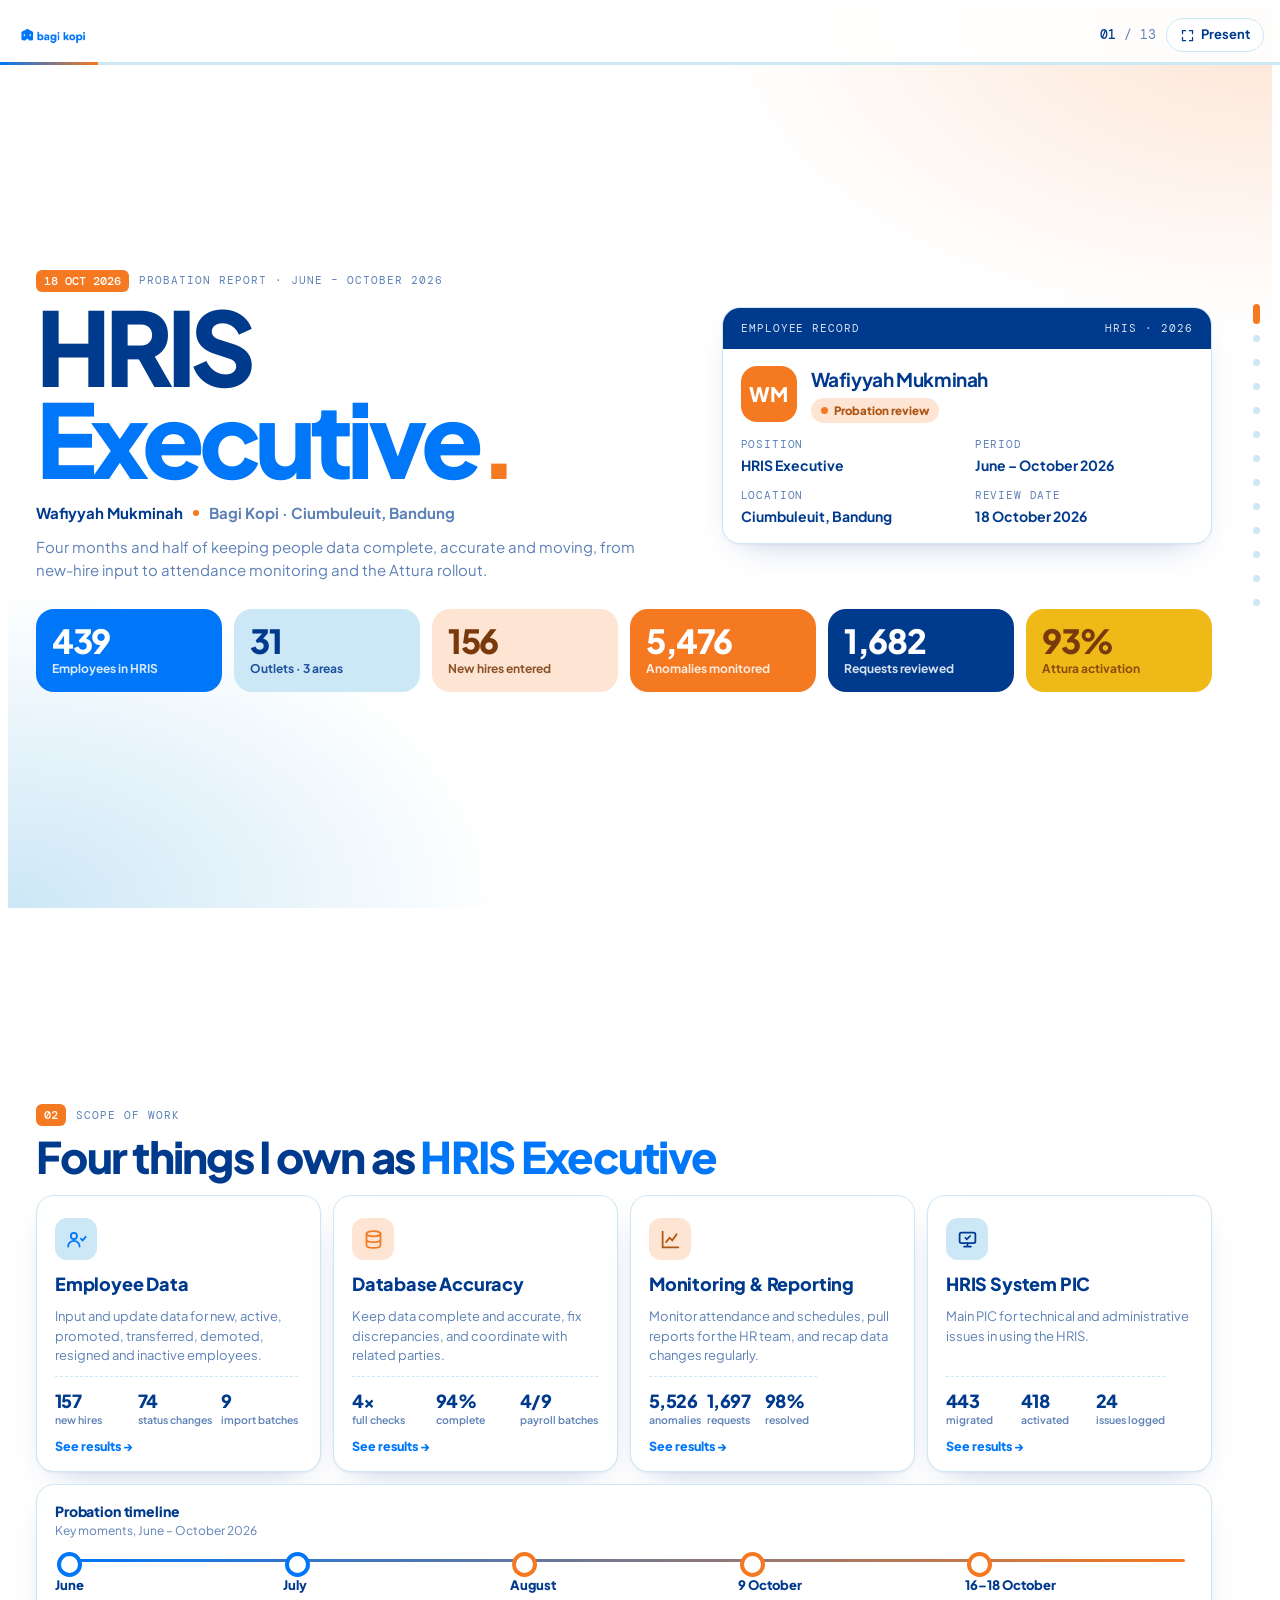
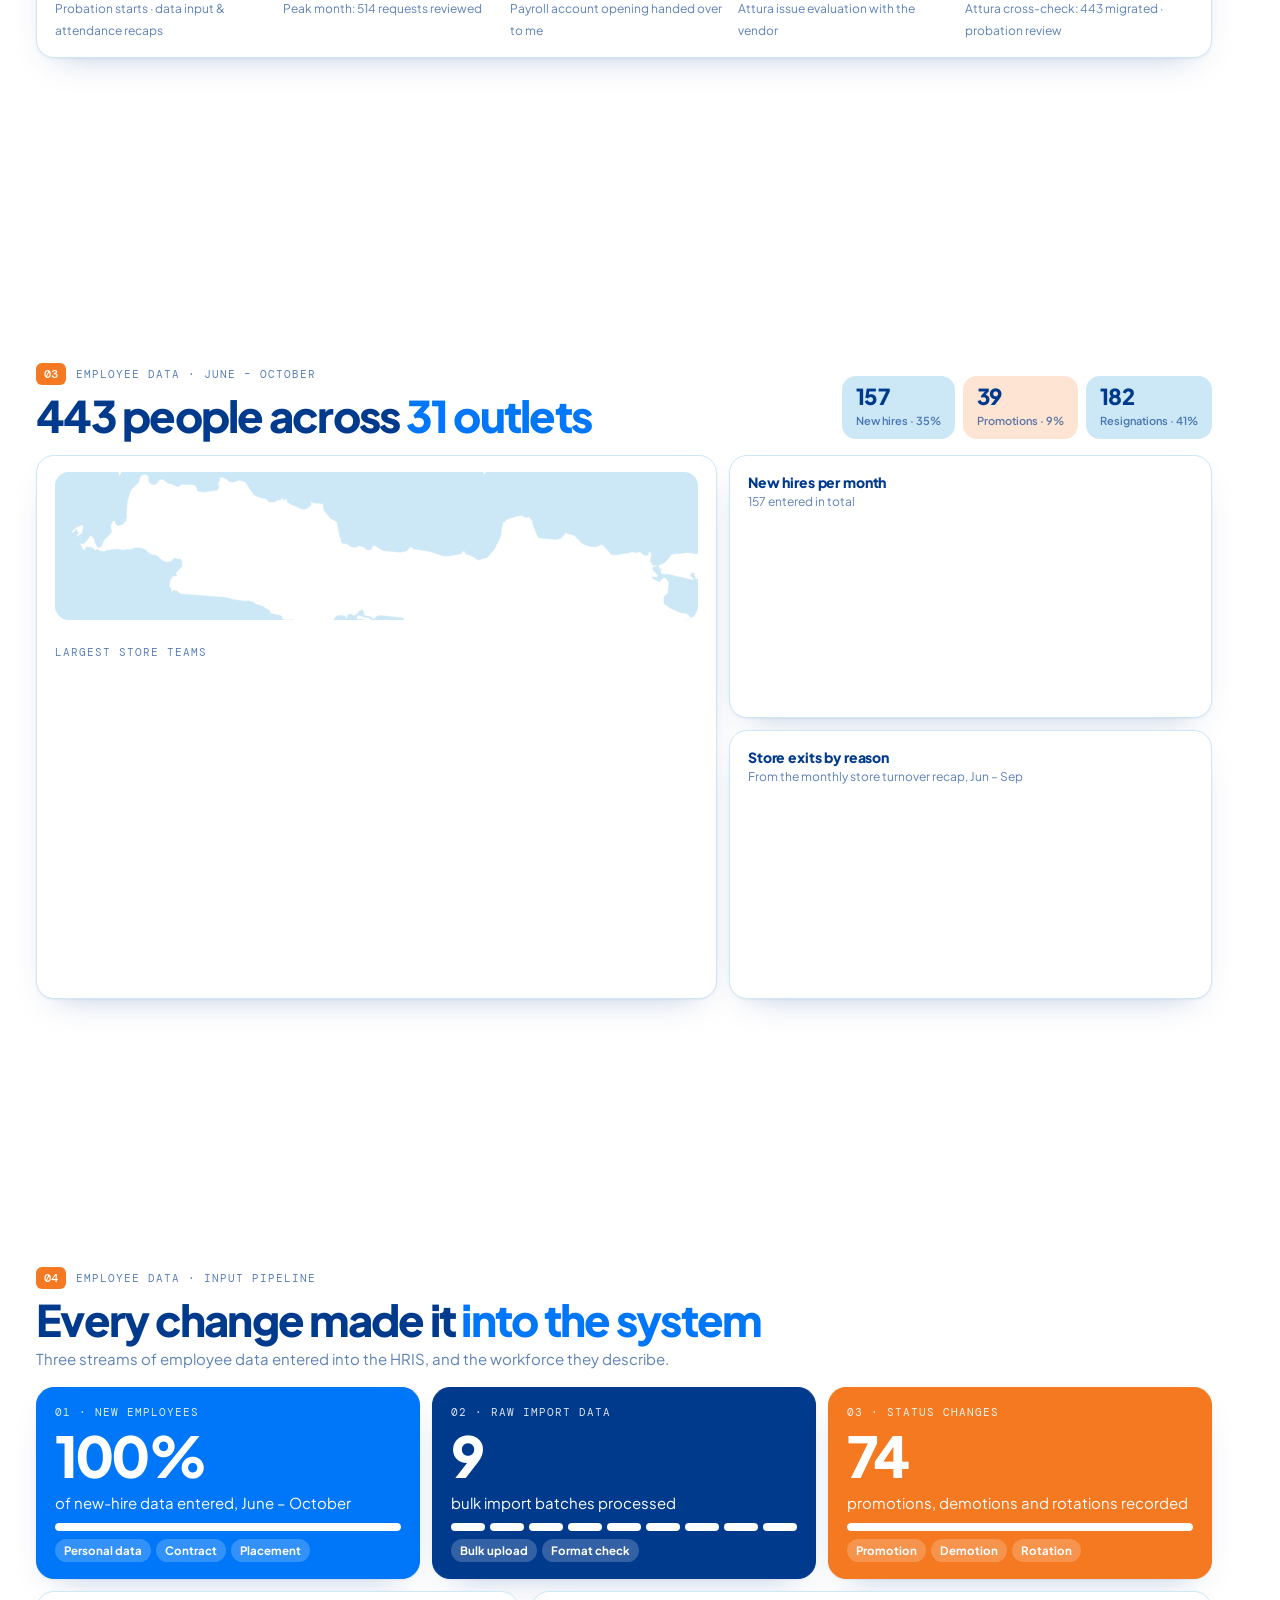
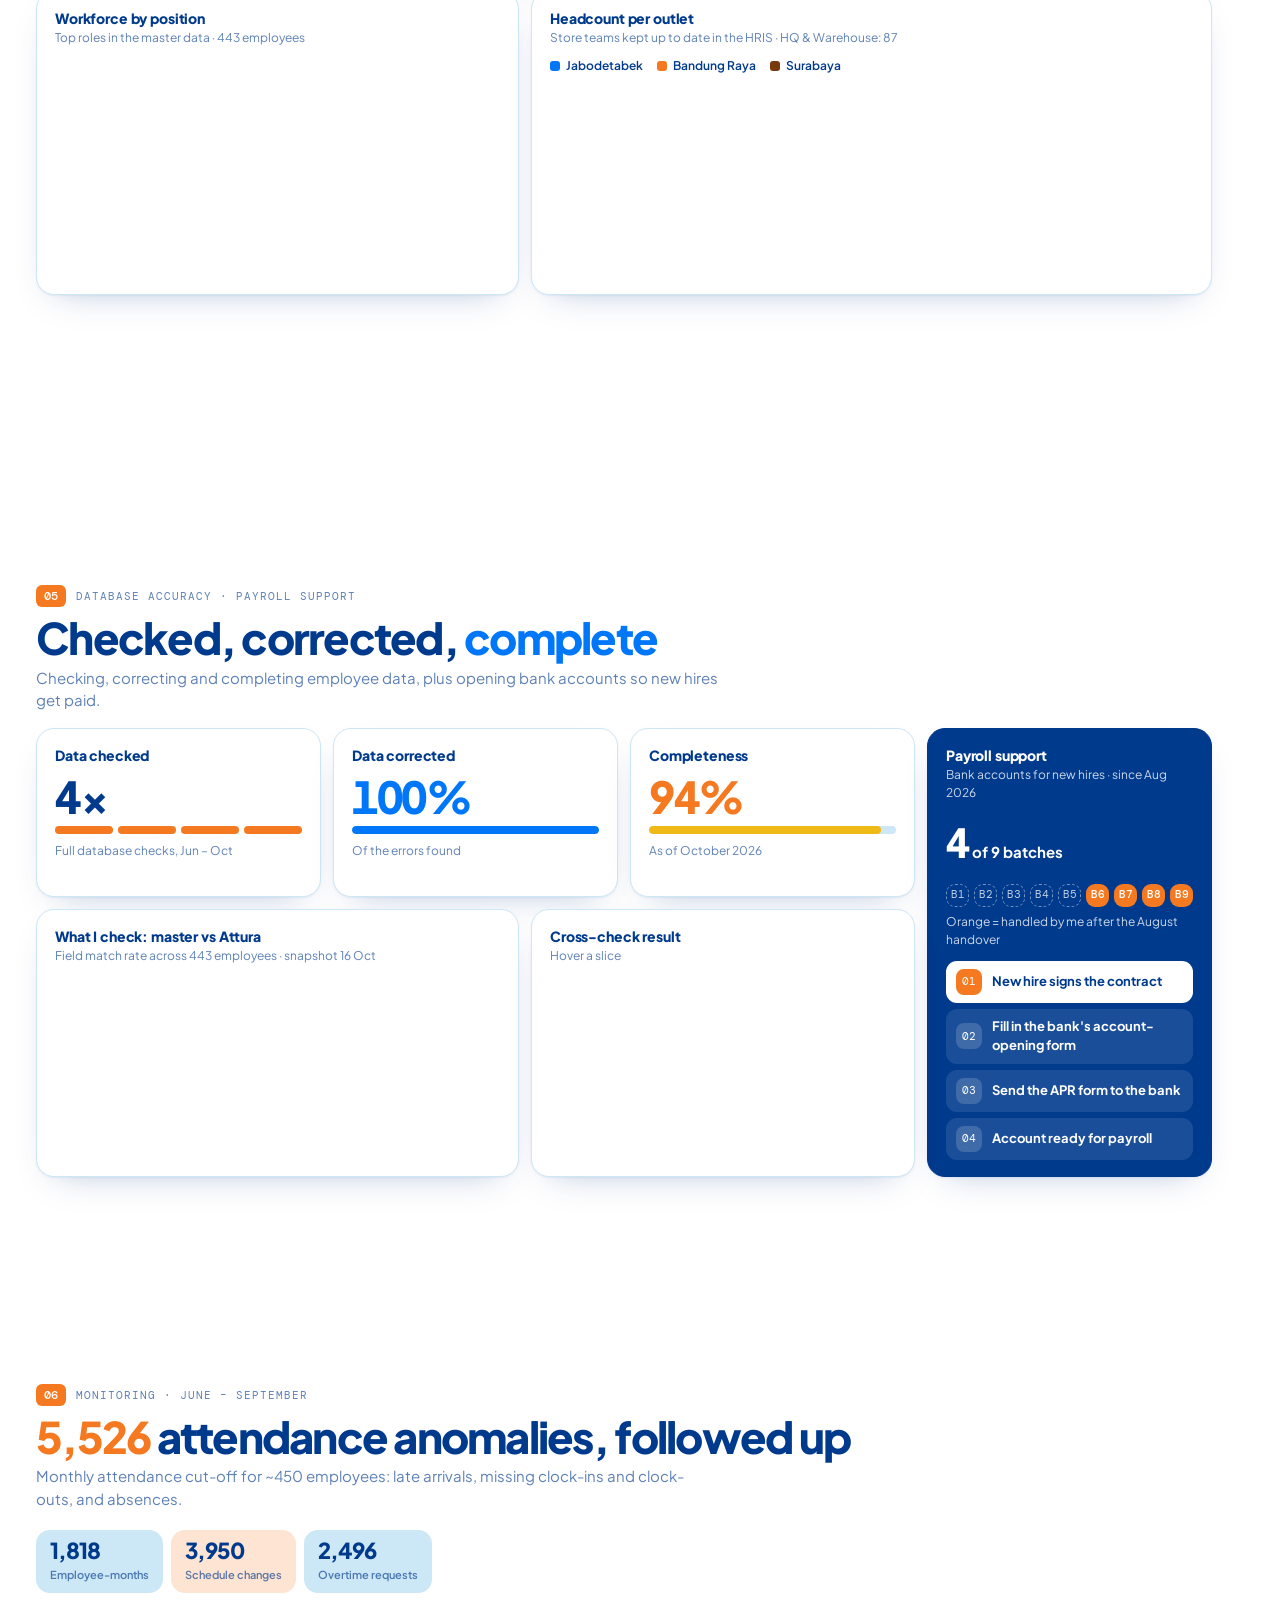
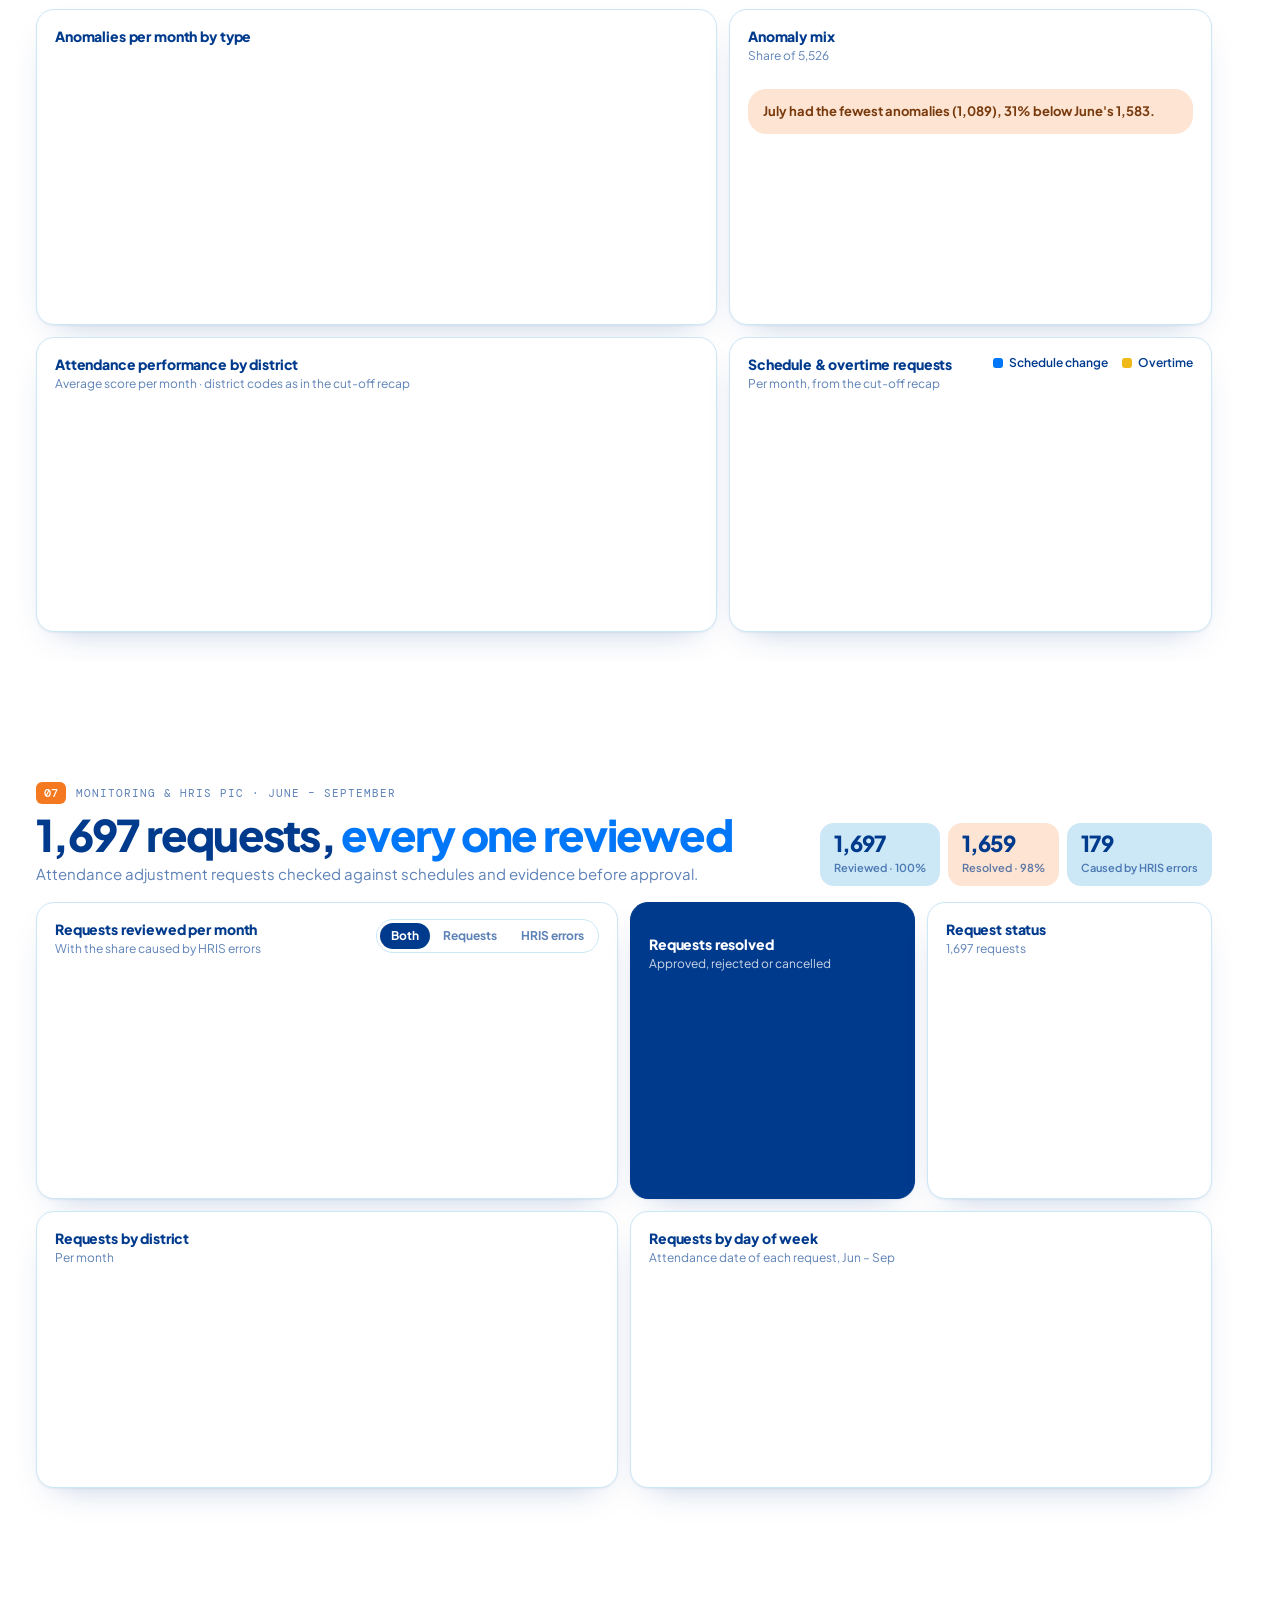
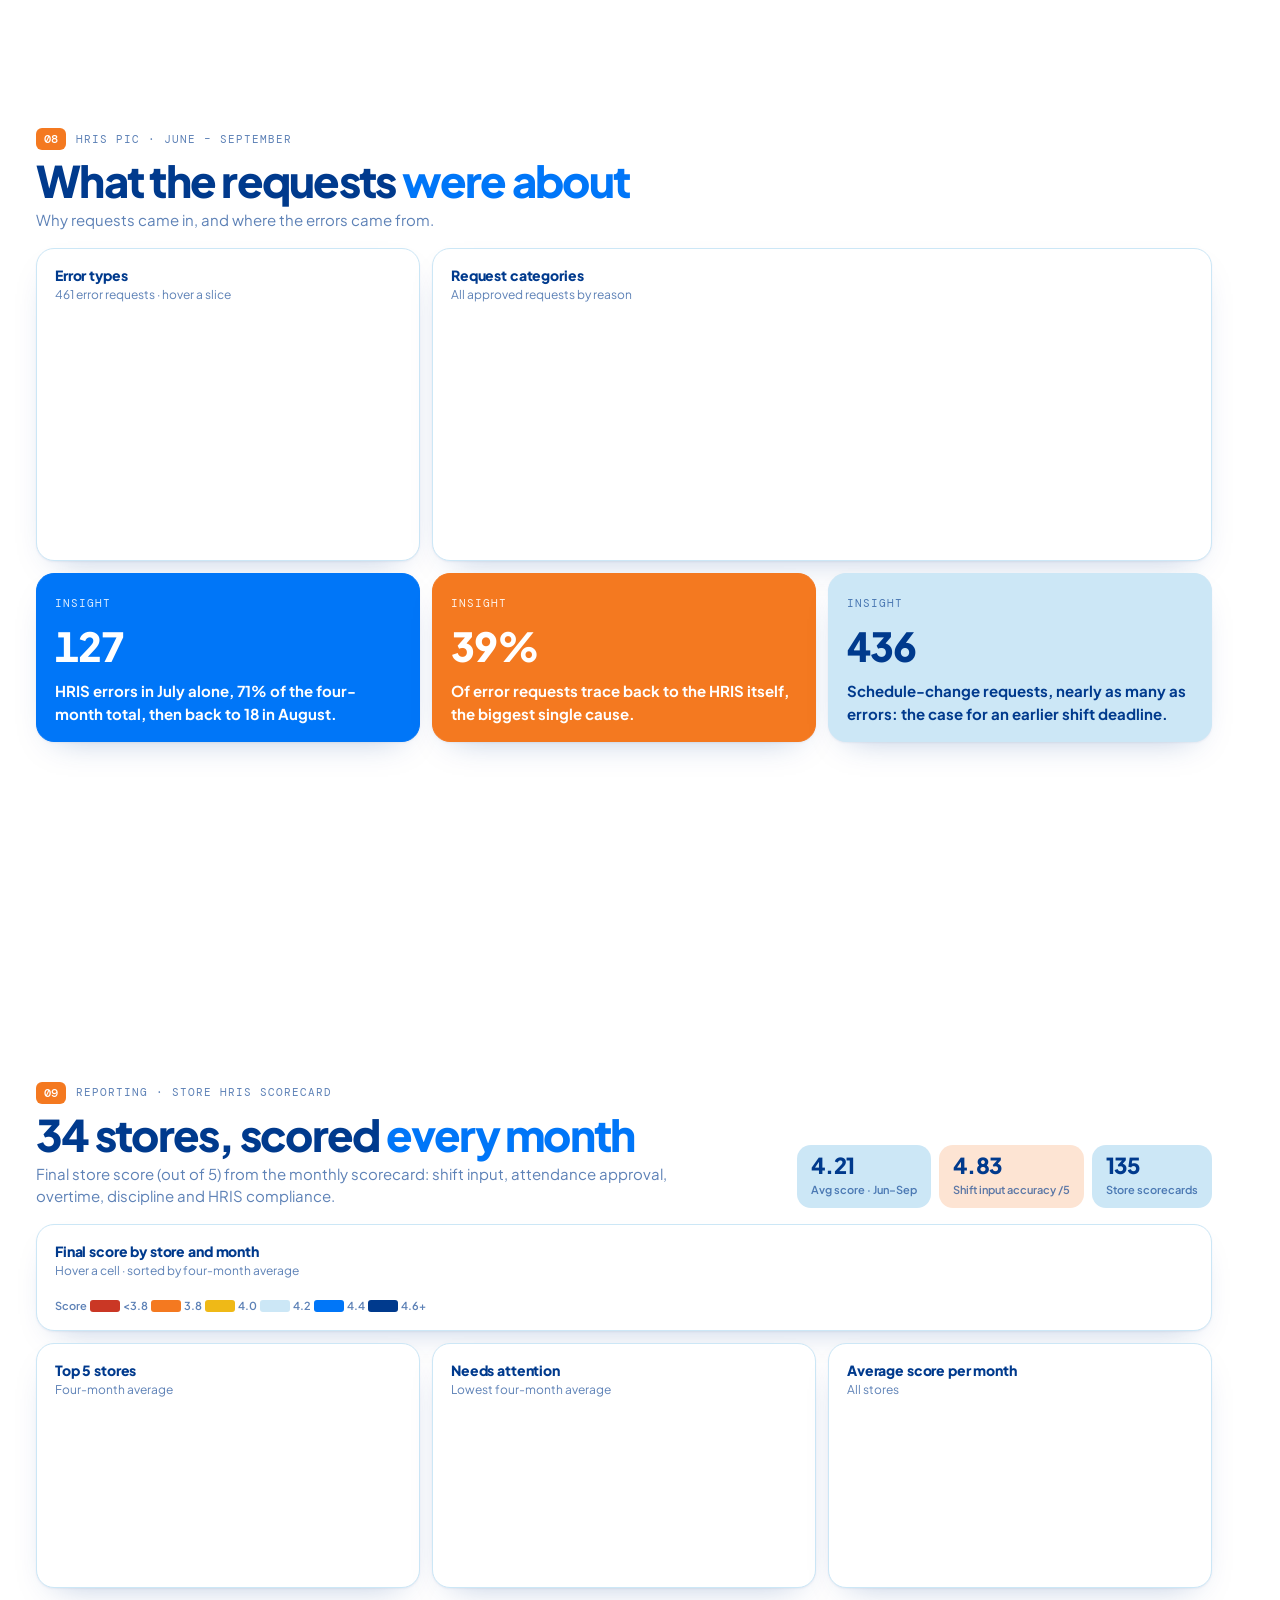
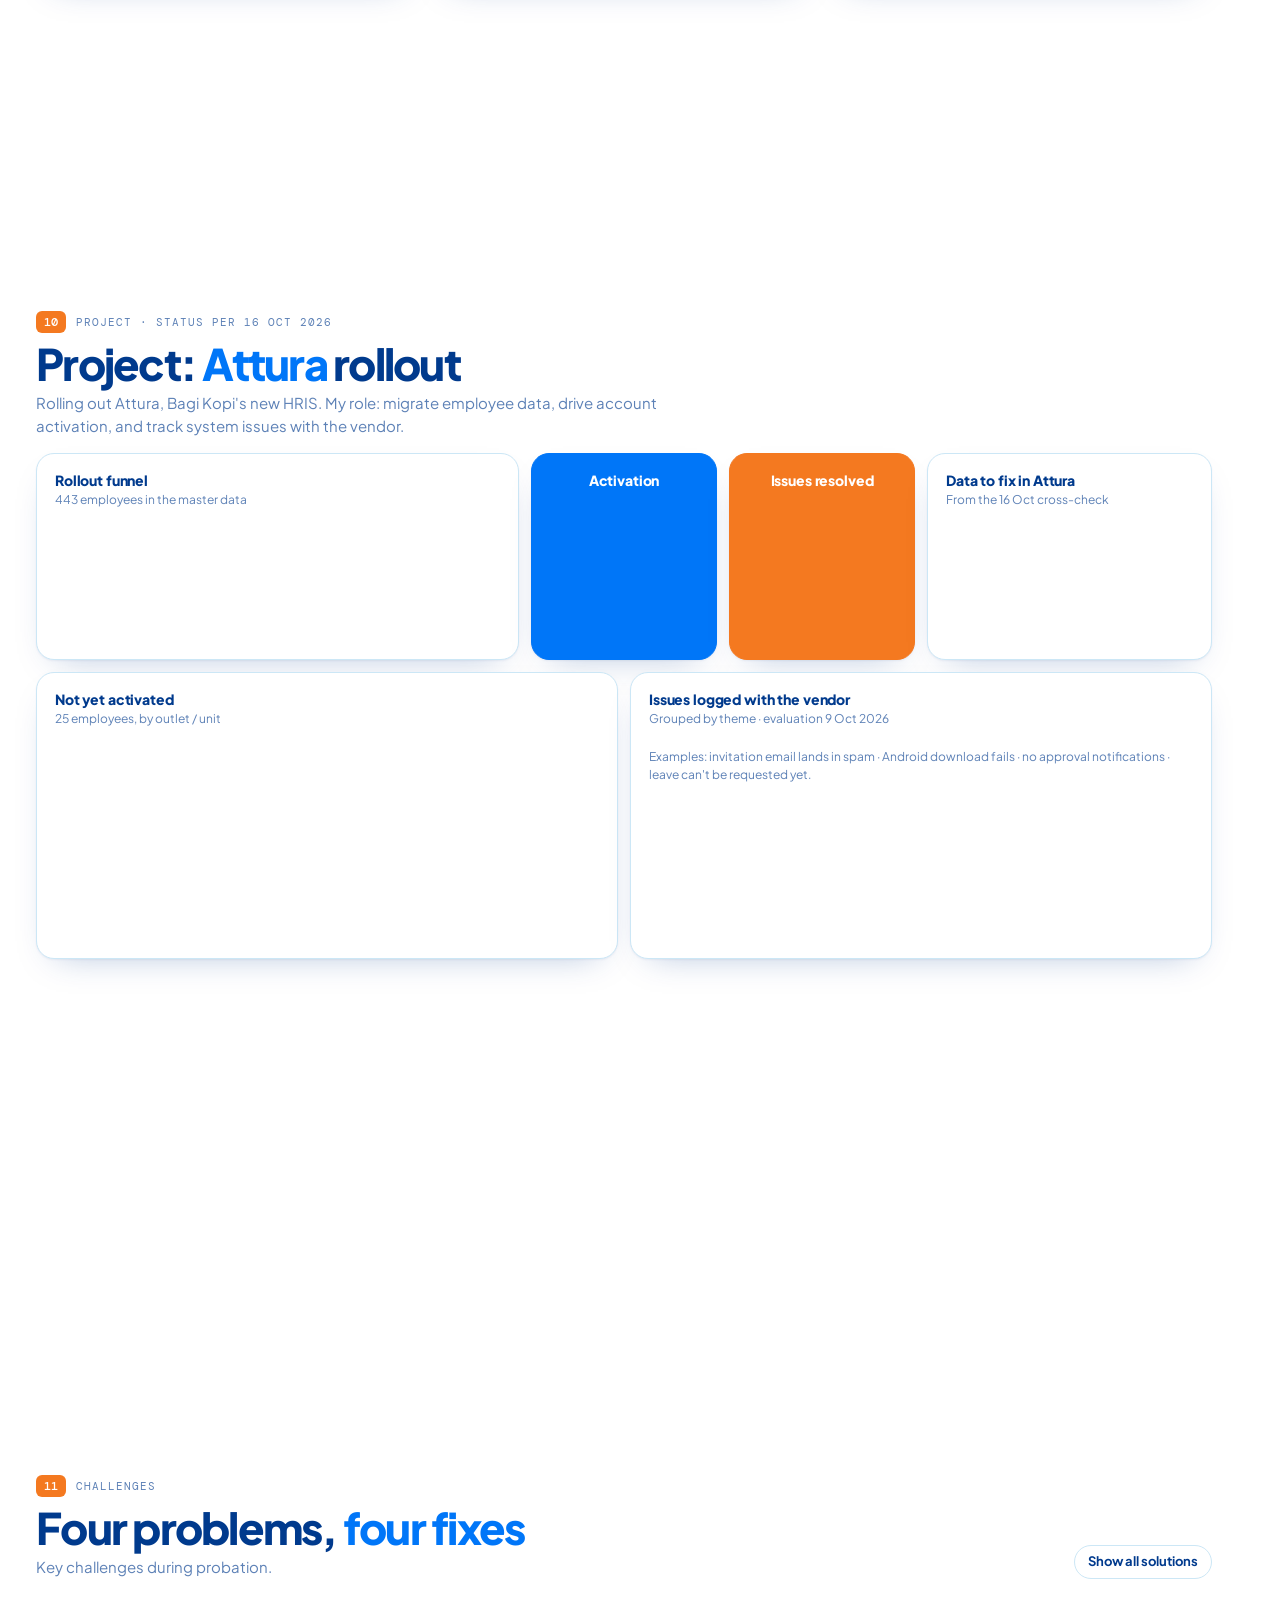
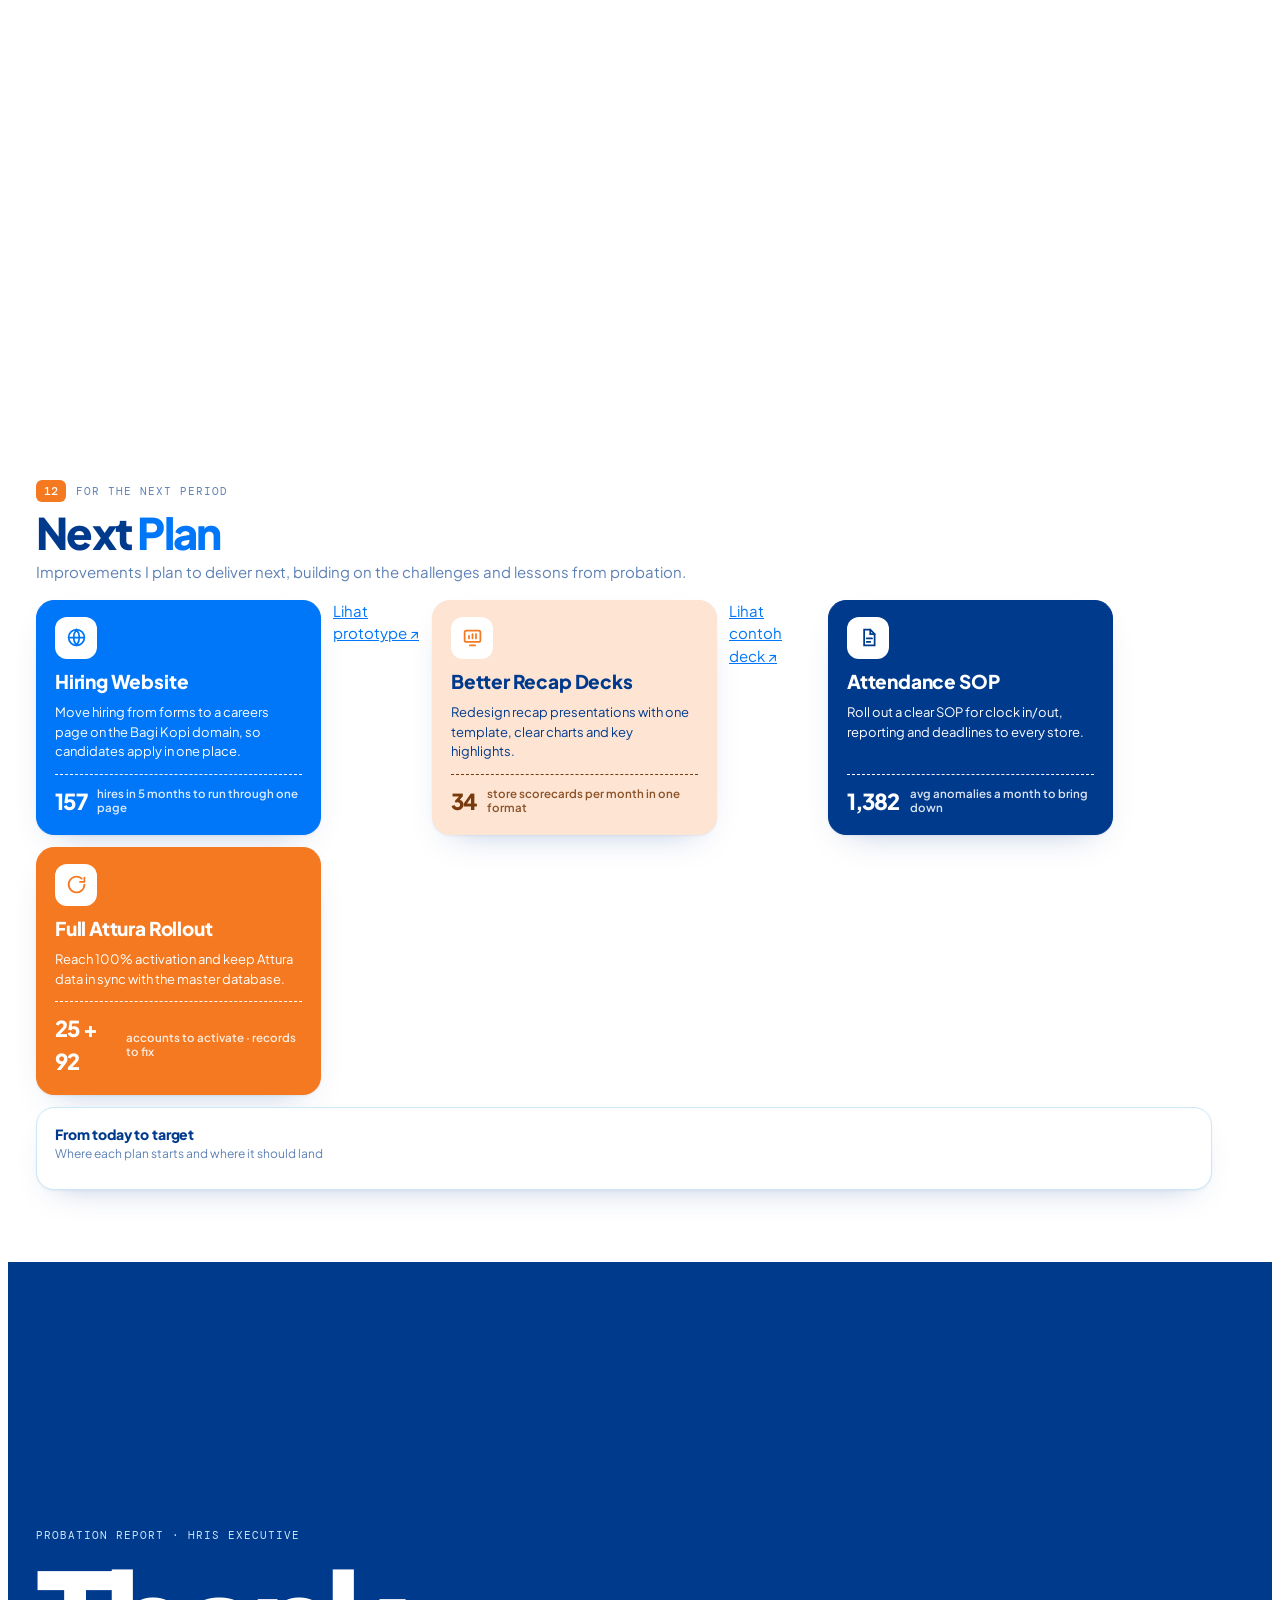
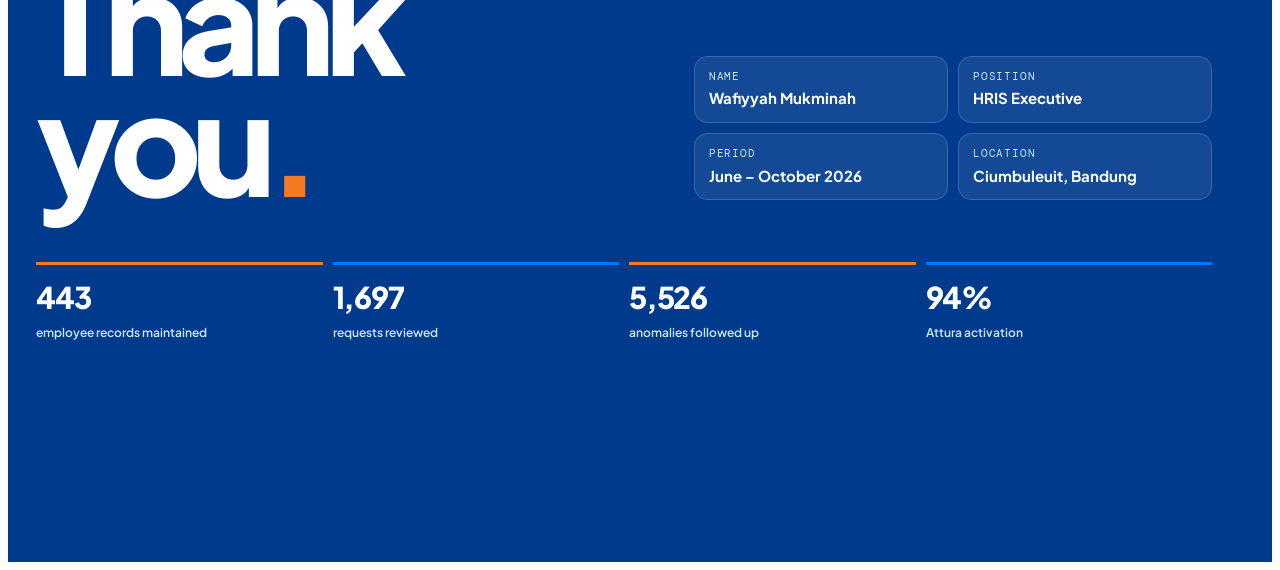
==== commit 6ad633eb: "Update index.html" ====
--- a/index.html
+++ b/index.html
@@ -248,6 +248,8 @@
 .plan .tg{display:flex;gap:10px;align-items:center;border-top:1px dashed currentColor;padding-top:10px;margin-top:4px}
 .plan .tg b{font-size:22px;font-weight:800;letter-spacing:-.04em}
 .plan .tg span{font-size:11.5px;font-weight:600;line-height:1.25;opacity:.85}
+  .plan .plink{align-self:flex-start;display:inline-flex;align-items:center;gap:6px;margin-top:6px;padding:8px 14px;border-radius:999px;background:#ffffff;color:#003a8d;font-size:12.5px;font-weight:800;text-decoration:none;border:1px solid #cce7f6}
+.plan .plink:hover{background:#003a8d;color:#ffffff}
 
 /* thanks */
 #s13{background:var(--navy);color:var(--white)}
@@ -304,8 +306,7 @@
       <div class="eb"><span class="no">18 OCT 2026</span><span class="lab">Probation report · June – October 2026</span></div>
       <h1>HRIS<br><span>Executive</span><i>.</i></h1>
       <div class="who"><span>Wafiyyah Mukminah</span><span class="dot"></span><span style="color:var(--soft)">Bagi Kopi · Ciumbuleuit, Bandung</span></div>
-      <p class="lede" style="margin-top:12px">Five months of keeping people data complete, accurate and moving, from new-hire input to attendance monitoring and the Attura rollout.</p>
-      <p class="hint">Navigate with <kbd>↓</kbd><kbd>→</kbd> or scroll · <kbd>F</kbd> full screen</p>
+      <p class="lede" style="margin-top:12px">Four months and half of keeping people data complete, accurate and moving, from new-hire input to attendance monitoring and the Attura rollout.</p>
     </div>
     <article class="c rec rise" aria-label="Employee record">
       <div class="rec-top"><span class="lab">Employee record</span><span class="lab">HRIS · 2026</span></div>
@@ -331,7 +332,7 @@
 <!-- 2 SCOPE -->
 <section class="slide" id="s2" data-title="Scope of Work">
   <div class="wrap">
-    <div class="shead"><div><div class="eb"><span class="no">02</span><span class="lab">Scope of work</span></div><h2 class="h2">Four things I own as <em>HRIS Executive</em></h2><p class="lede">Each responsibility with its headline numbers. Click a card to jump to the details.</p></div></div>
+    <div class="shead"><div><div class="eb"><span class="no">02</span><span class="lab">Scope of work</span></div><h2 class="h2">Four things I own as <em>HRIS Executive</em></h2></div></div>
     <div class="bento">
       <button class="c sc s3 rise" data-go="s3"><div class="band" style="background:var(--blue)"></div><span class="ic" style="background:var(--sky);color:var(--blue)"><svg viewBox="0 0 24 24" fill="none" stroke="currentColor" stroke-width="2" stroke-linecap="round"><circle cx="9" cy="8" r="3.5"/><path d="M2.5 20a6.5 6.5 0 0 1 13 0"/><path d="M17 11l2 2 3.5-4"/></svg></span><h3>Employee Data</h3><p>Input and update data for new, active, promoted, transferred, demoted, resigned and inactive employees.</p><div class="kv"><div><b>157</b><span>new hires</span></div><div><b>74</b><span>status changes</span></div><div><b>9</b><span>import batches</span></div></div><span class="go">See results →</span></button>
       <button class="c sc s3 rise" data-go="s5"><div class="band" style="background:var(--orange)"></div><span class="ic" style="background:var(--peach);color:var(--orange)"><svg viewBox="0 0 24 24" fill="none" stroke="currentColor" stroke-width="2" stroke-linecap="round"><ellipse cx="12" cy="5.5" rx="8" ry="3"/><path d="M4 5.5v13c0 1.7 3.6 3 8 3s8-1.3 8-3v-13M4 12c0 1.7 3.6 3 8 3s8-1.3 8-3"/></svg></span><h3>Database Accuracy</h3><p>Keep data complete and accurate, fix discrepancies, and coordinate with related parties.</p><div class="kv"><div><b>4×</b><span>full checks</span></div><div><b>94%</b><span>complete</span></div><div><b>4/9</b><span>payroll batches</span></div></div><span class="go">See results →</span></button>
@@ -360,7 +361,6 @@
     </div>
     <div class="bento">
       <div class="c s7 r2 rise">
-        <div class="ch"><div><h3>Headcount by outlet</h3><p class="sub">Bubble size = employees · tap an area to zoom · click a pin for Google Maps</p></div><div class="chips" id="areaChips"></div></div>
         <div class="mapbox"><svg id="map" role="img" aria-label="Map of Java with Bagi Kopi outlets sized by headcount"></svg></div>
         <div class="bento" style="margin-top:12px;grid-template-columns:repeat(4,minmax(0,1fr));gap:8px" id="areaTiles"></div>
         <div style="margin-top:12px"><p class="lab" style="margin-bottom:6px">Largest store teams</p><div class="rows" id="bigOutlets" style="--lw:110px"></div></div>
@@ -437,7 +437,7 @@
     </div>
     <div class="bento">
       <div class="c s7 rise">
-        <div class="ch"><div><h3>Anomalies per month by type</h3><p class="sub">Hover a block for its count</p></div><div class="leg" id="anomLeg"></div></div>
+        <div class="ch"><div><h3>Anomalies per month by type</h3></div><div class="leg" id="anomLeg"></div></div>
         <svg class="ch-svg" id="anom" viewBox="0 0 640 250" role="img" aria-label="Attendance anomalies per month by type"></svg>
       </div>
       <div class="c s5 rise">
@@ -473,7 +473,7 @@
       <div class="c navy s3 rise" style="display:flex;flex-direction:column;justify-content:center"><h3>Requests resolved</h3><p class="sub">Approved, rejected or cancelled</p><div class="ring" id="ring98"></div></div>
       <div class="c s3 rise"><div class="ch"><div><h3>Request status</h3><p class="sub">1,697 requests</p></div></div><div class="rows" id="status"></div></div>
       <div class="c s6 rise">
-        <div class="ch"><div><h3>Requests by district</h3><p class="sub">Per month · hover a block</p></div><div class="leg" id="raLeg"></div></div>
+        <div class="ch"><div><h3>Requests by district</h3><p class="sub">Per month</p></div><div class="leg" id="raLeg"></div></div>
         <svg class="ch-svg" id="reqArea" viewBox="0 0 560 200" role="img" aria-label="Requests by district per month"></svg>
       </div>
       <div class="c s6 rise">
@@ -553,7 +553,7 @@
 <!-- 11 CHALLENGES -->
 <section class="slide" id="s11" data-title="Challenges">
   <div class="wrap">
-    <div class="shead"><div><div class="eb"><span class="no">11</span><span class="lab">Challenges</span></div><h2 class="h2">Four problems, <em>four fixes</em></h2><p class="lede">Key challenges during probation, each with the data behind it. Flip a card to see the solution.</p></div><button class="ibtn" id="flipAll" type="button">Show all solutions</button></div>
+    <div class="shead"><div><div class="eb"><span class="no">11</span><span class="lab">Challenges</span></div><h2 class="h2">Four problems, <em>four fixes</em></h2><p class="lede">Key challenges during probation.</p></div><button class="ibtn" id="flipAll" type="button">Show all solutions</button></div>
     <div class="bento" id="chal"></div>
   </div>
 </section>
@@ -563,8 +563,8 @@
   <div class="wrap">
     <div class="shead"><div><div class="eb"><span class="no">12</span><span class="lab">For the next period</span></div><h2 class="h2">Next <em>Plan</em></h2><p class="lede">Improvements I plan to deliver next, building on the challenges and lessons from probation.</p></div></div>
     <div class="bento">
-      <div class="c blue plan s3 rise"><span class="ic" style="color:var(--blue)"><svg viewBox="0 0 24 24" fill="none" stroke="currentColor" stroke-width="2" stroke-linecap="round"><circle cx="12" cy="12" r="9"/><path d="M3 12h18M12 3a14 14 0 0 1 0 18M12 3a14 14 0 0 0 0 18"/></svg></span><h3>Hiring Website</h3><p>Move hiring from forms to a careers page on the Bagi Kopi domain, so candidates apply in one place.</p><div class="tg"><b>157</b><span>hires in 5 months to run through one page</span></div></div>
-      <div class="c peach plan s3 rise"><span class="ic" style="color:var(--orange)"><svg viewBox="0 0 24 24" fill="none" stroke="currentColor" stroke-width="2" stroke-linecap="round"><rect x="3" y="4" width="18" height="13" rx="2"/><path d="M8 13v-3M12 13V8M16 13v-5M9 21h6"/></svg></span><h3>Better Recap Decks</h3><p>Redesign recap presentations with one template, clear charts and key highlights.</p><div class="tg" style="color:var(--brown)"><b>34</b><span>store scorecards per month in one format</span></div></div>
+      <div class="c blue plan s3 rise"><span class="ic" style="color:var(--blue)"><svg viewBox="0 0 24 24" fill="none" stroke="currentColor" stroke-width="2" stroke-linecap="round"><circle cx="12" cy="12" r="9"/><path d="M3 12h18M12 3a14 14 0 0 1 0 18M12 3a14 14 0 0 0 0 18"/></svg></span><h3>Hiring Website</h3><p>Move hiring from forms to a careers page on the Bagi Kopi domain, so candidates apply in one place.</p><div class="tg"><b>157</b><span>hires in 5 months to run through one page</span></div></div><a class="plink" href="https://bagikopi-ats.vercel.app/lowongan" target="_blank" rel="noopener">Lihat prototype ↗</a>
+      <div class="c peach plan s3 rise"><span class="ic" style="color:var(--orange)"><svg viewBox="0 0 24 24" fill="none" stroke="currentColor" stroke-width="2" stroke-linecap="round"><rect x="3" y="4" width="18" height="13" rx="2"/><path d="M8 13v-3M12 13V8M16 13v-5M9 21h6"/></svg></span><h3>Better Recap Decks</h3><p>Redesign recap presentations with one template, clear charts and key highlights.</p><div class="tg" style="color:var(--brown)"><b>34</b><span>store scorecards per month in one format</span></div></div><a class="plink" href="https://docs.google.com/presentation/d/11hEKw2F2UWXjEiSSVmJshkkUrZtdPiTcLPwjMyQnzCE/edit?slide=id.p2#slide=id.p2" target="_blank" rel="noopener">Lihat contoh deck ↗</a>
       <div class="c navy plan s3 rise"><span class="ic" style="color:var(--navy)"><svg viewBox="0 0 24 24" fill="none" stroke="currentColor" stroke-width="2" stroke-linecap="round"><path d="M7 3h7l5 5v13H7z"/><path d="M14 3v5h5M10 13h6M10 17h4"/></svg></span><h3>Attendance SOP</h3><p>Roll out a clear SOP for clock in/out, reporting and deadlines to every store.</p><div class="tg"><b>1,382</b><span>avg anomalies a month to bring down</span></div></div>
       <div class="c orange plan s3 rise"><span class="ic" style="color:var(--orange)"><svg viewBox="0 0 24 24" fill="none" stroke="currentColor" stroke-width="2" stroke-linecap="round"><path d="M21 12a9 9 0 1 1-3-6.7"/><path d="M21 4v5h-5"/></svg></span><h3>Full Attura Rollout</h3><p>Reach 100% activation and keep Attura data in sync with the master database.</p><div class="tg"><b>25 + 92</b><span>accounts to activate · records to fix</span></div></div>
       <div class="c s12 rise">
@@ -578,7 +578,7 @@
 <!-- 13 THANKS -->
 <section class="slide" id="s13" data-title="Thank You">
   <div class="wrap thanks">
-    <div><p class="lab" style="color:var(--sky);margin-bottom:14px">Probation report · HRIS Executive</p><h2>Thank<br>you<span>.</span></h2><p style="margin-top:18px;color:var(--sky)">Questions, feedback and next steps welcome.</p></div>
+    <div><p class="lab" style="color:var(--sky);margin-bottom:14px">Probation report · HRIS Executive</p><h2>Thank<br>you<span>.</span></h2></div>
     <dl class="tg2">
       <div><dt>Name</dt><dd>Wafiyyah Mukminah</dd></div>
       <div><dt>Position</dt><dd>HRIS Executive</dd></div>
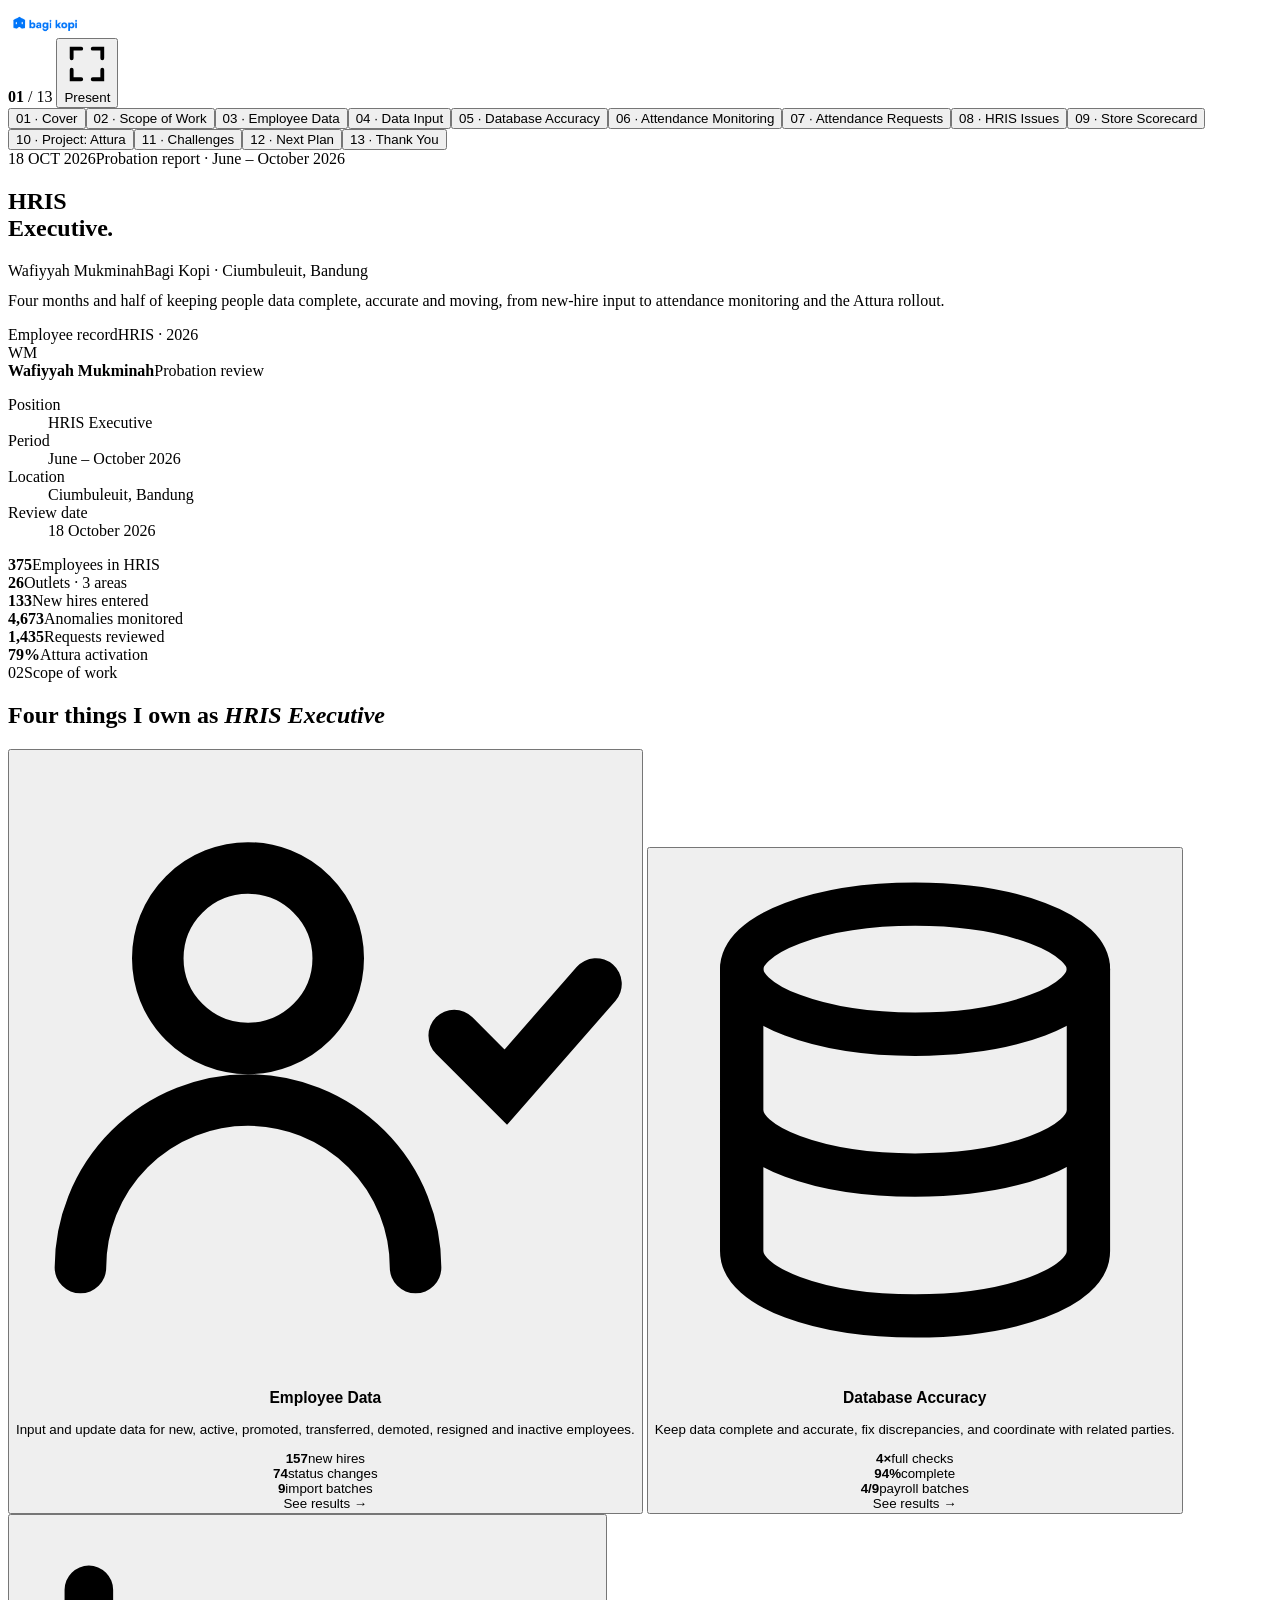
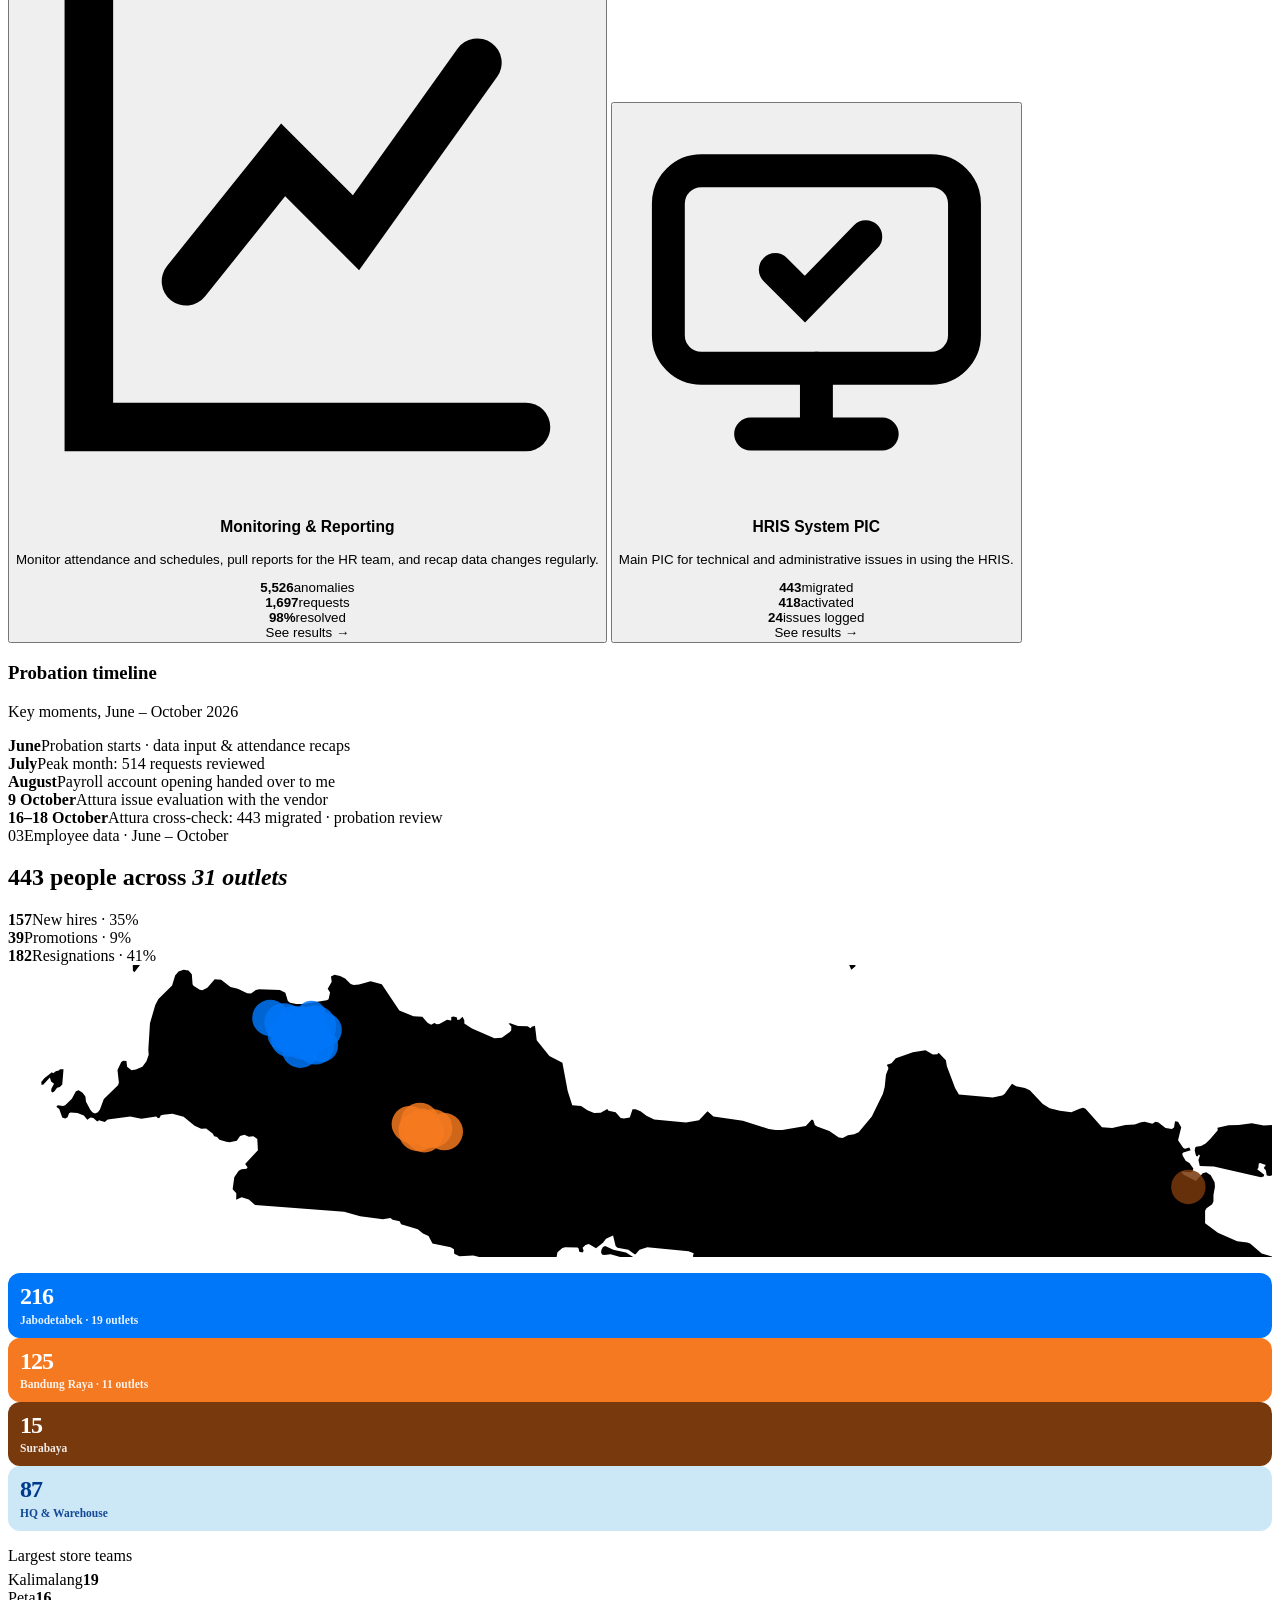
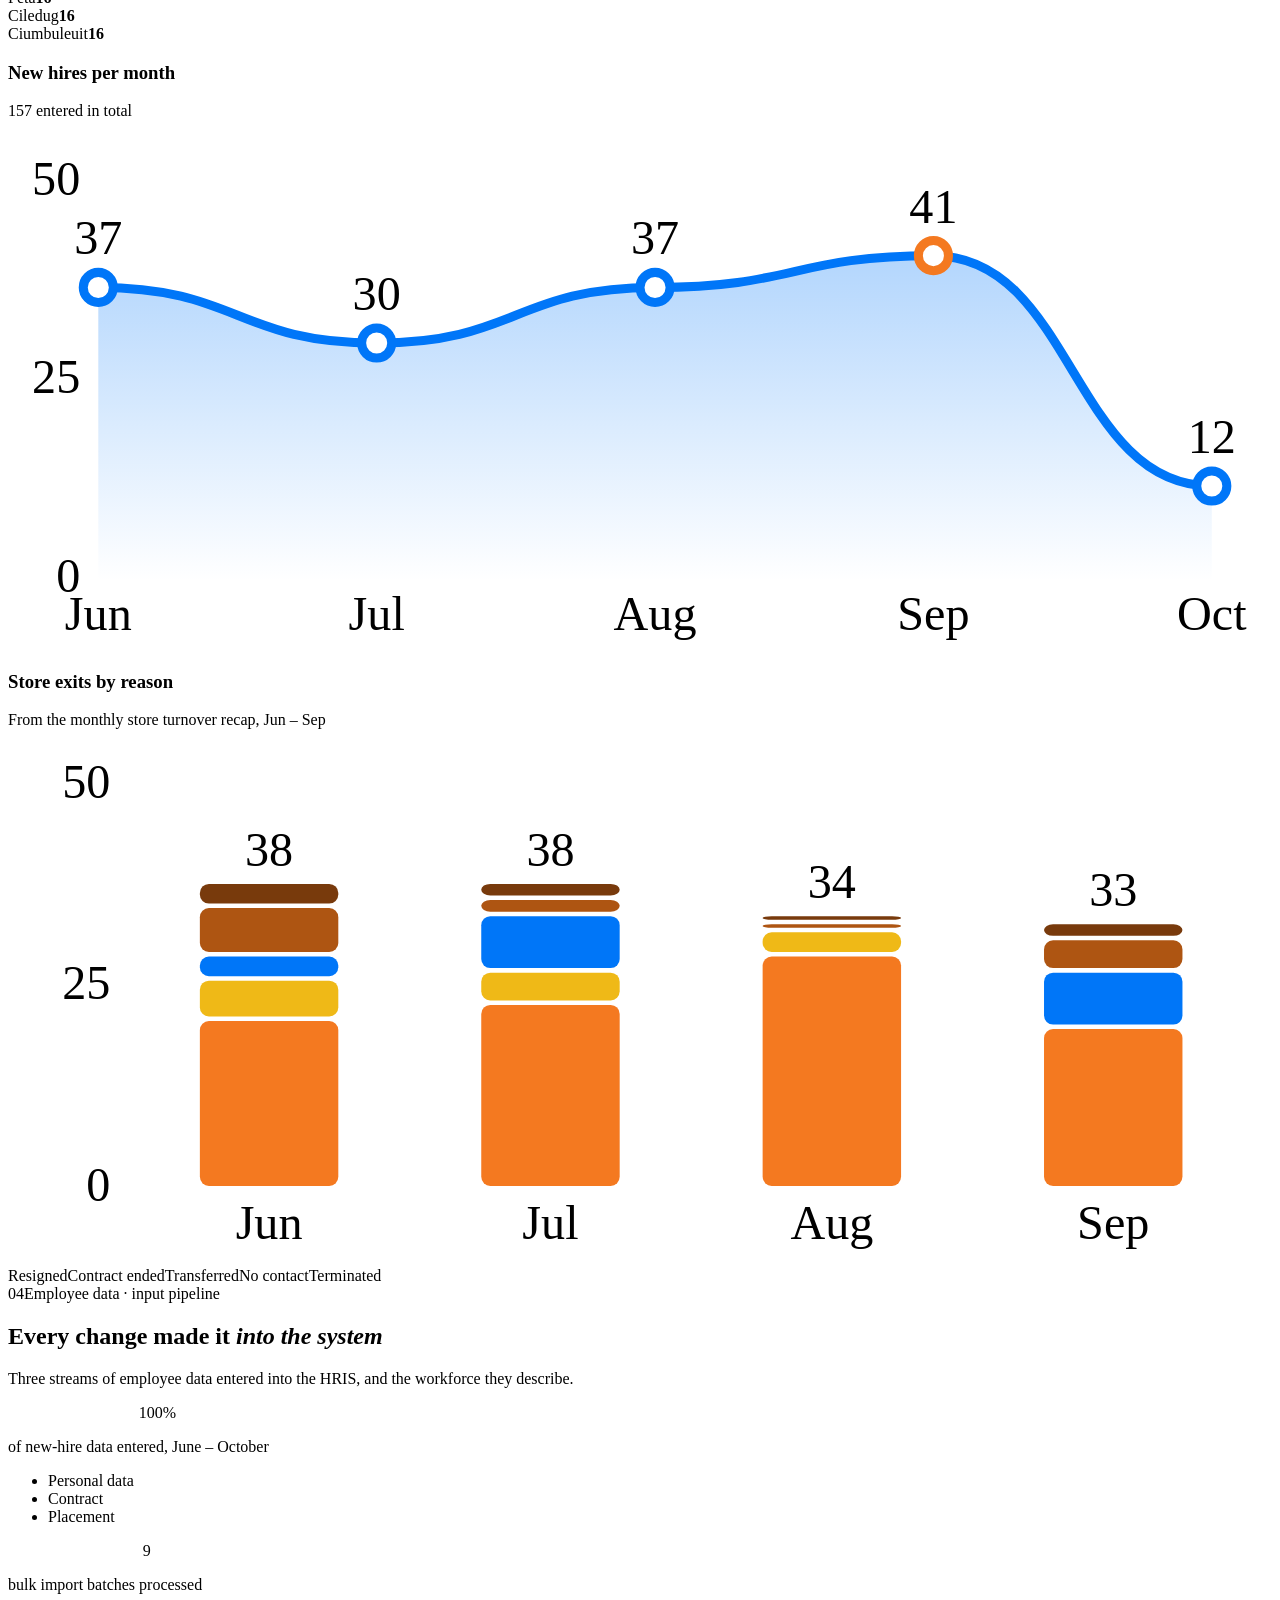
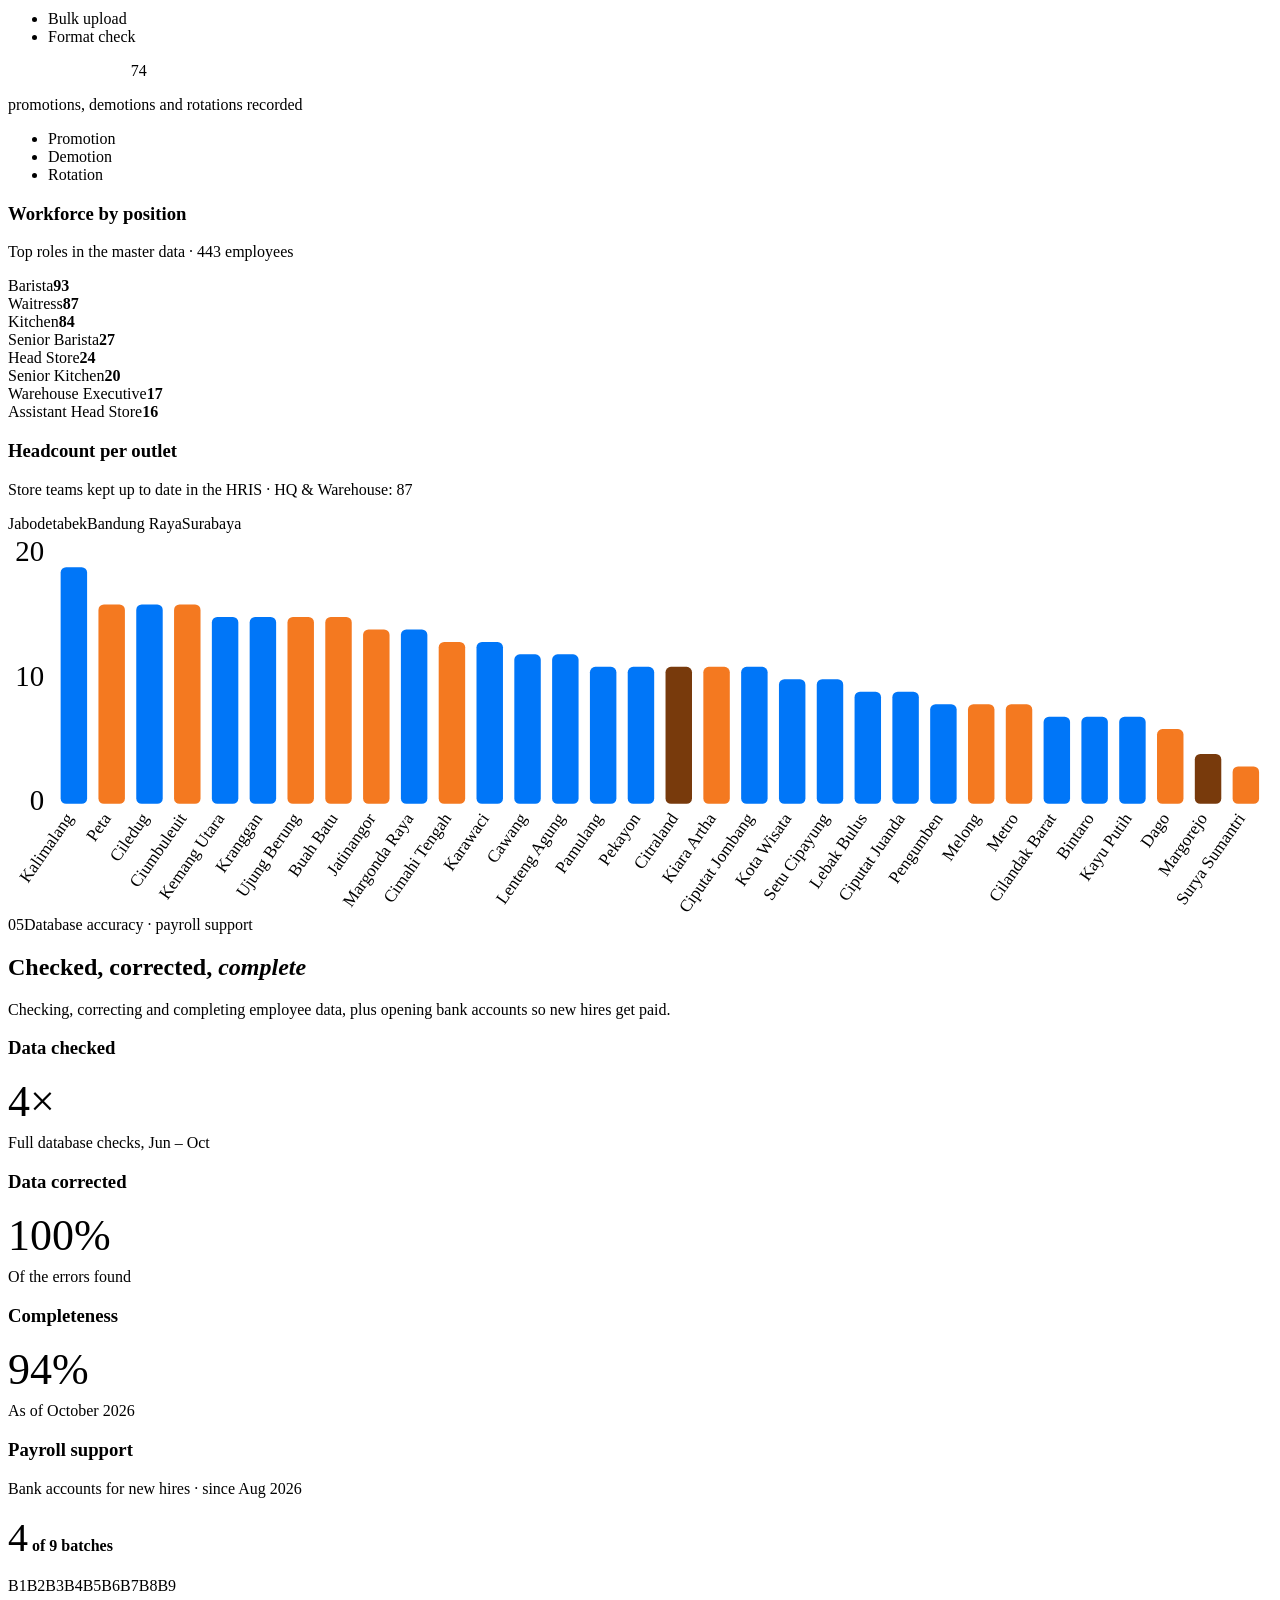
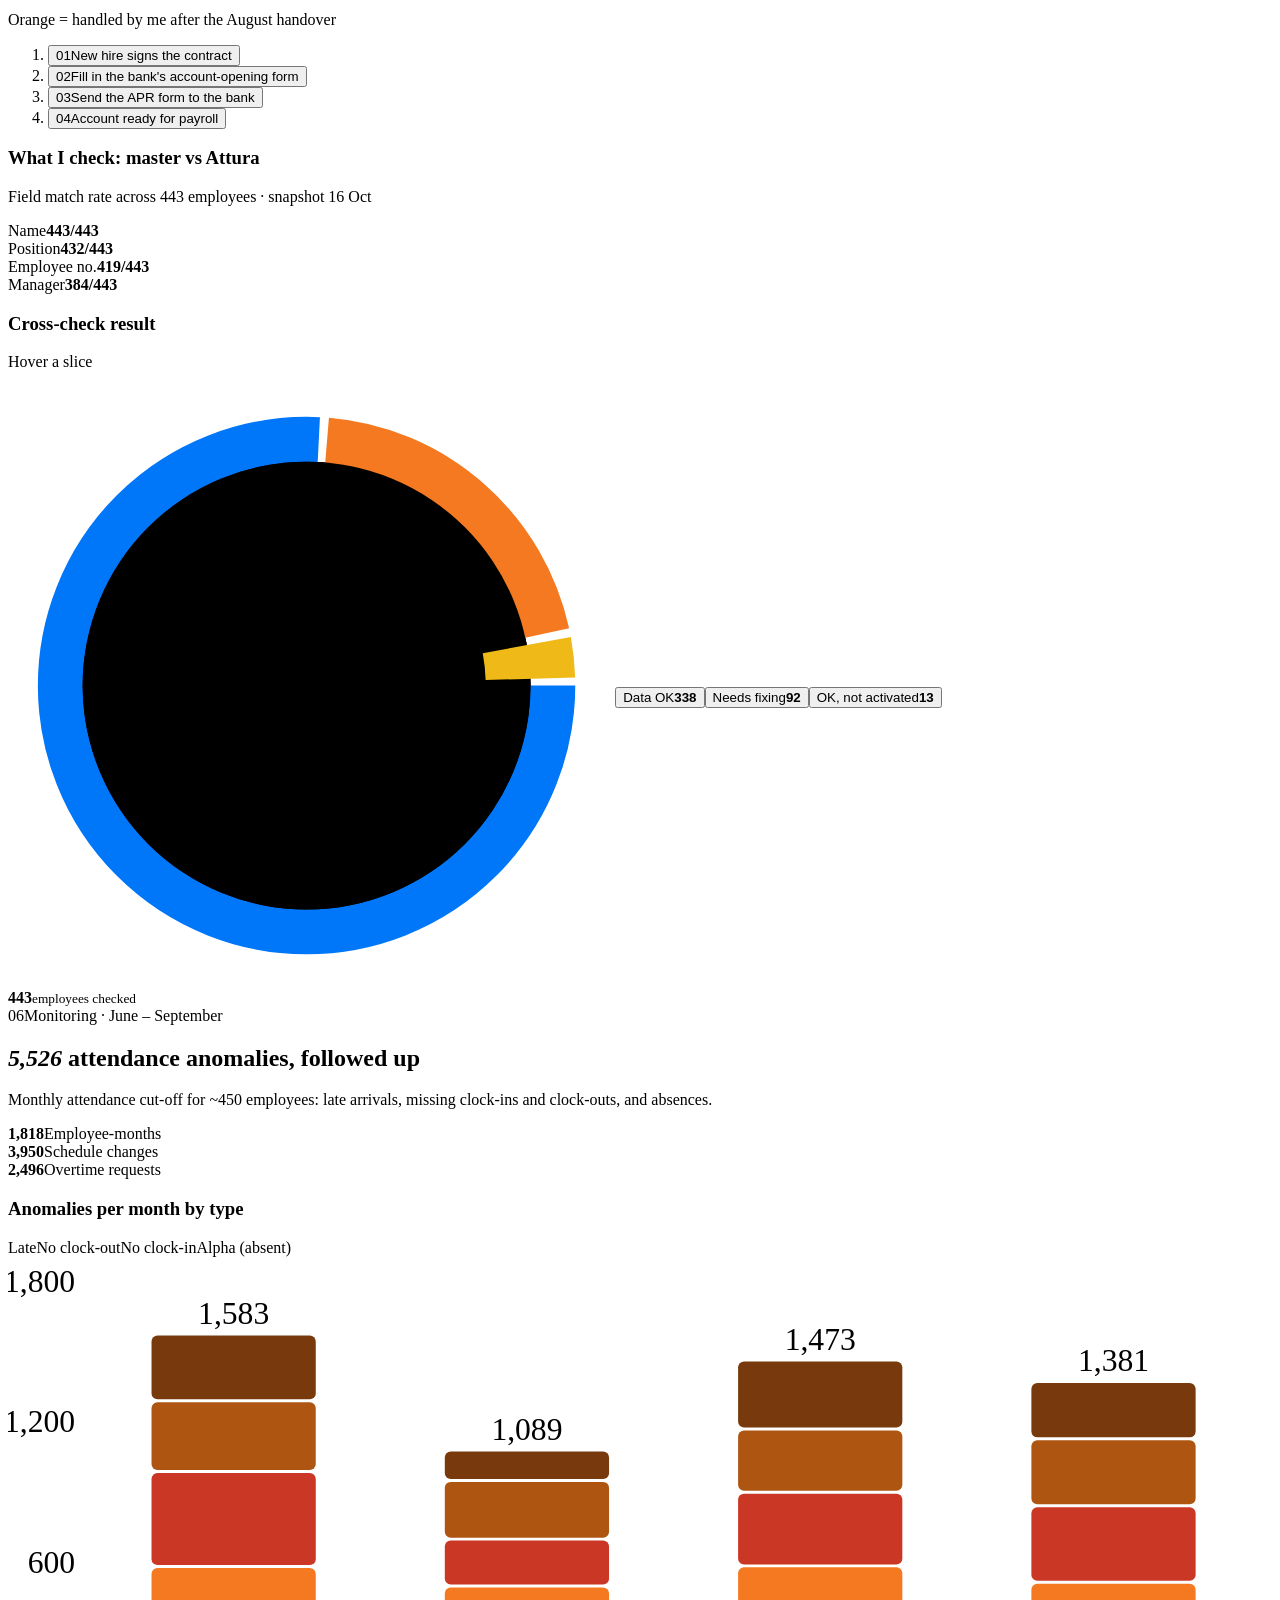
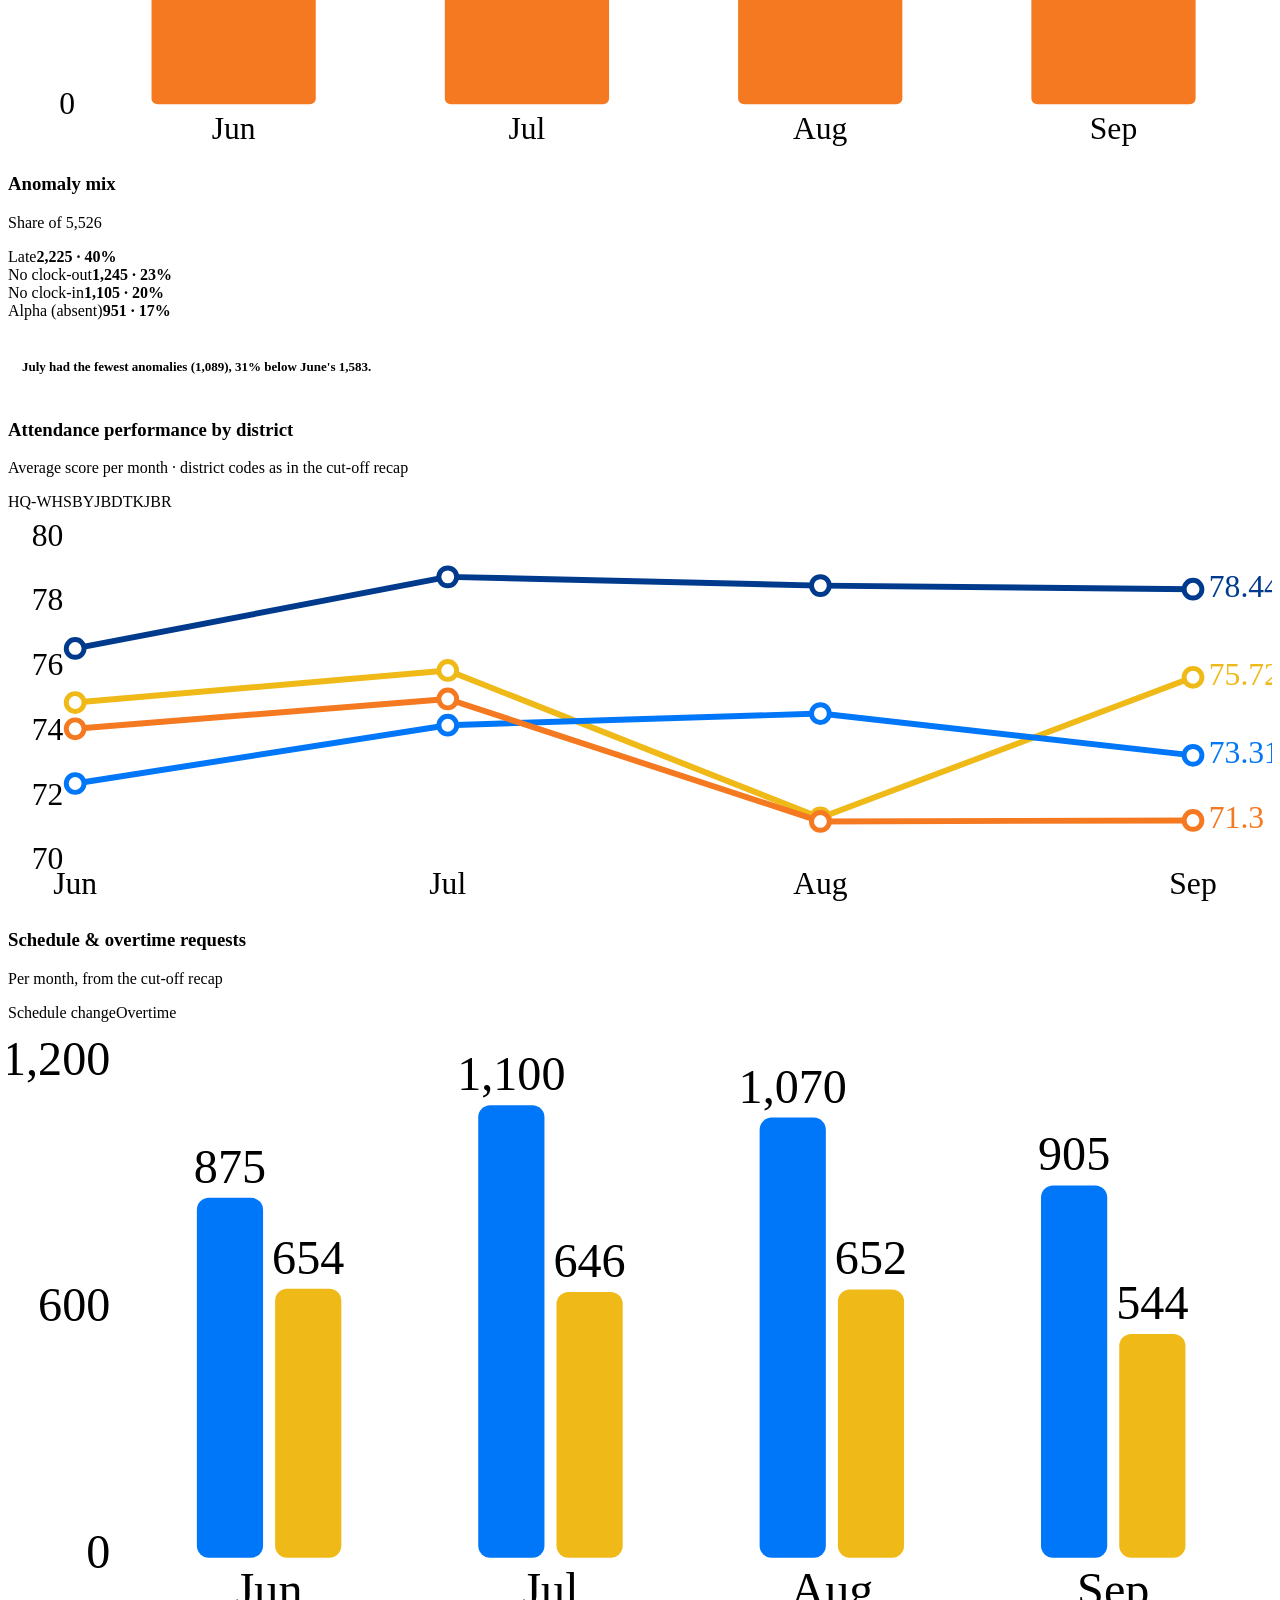
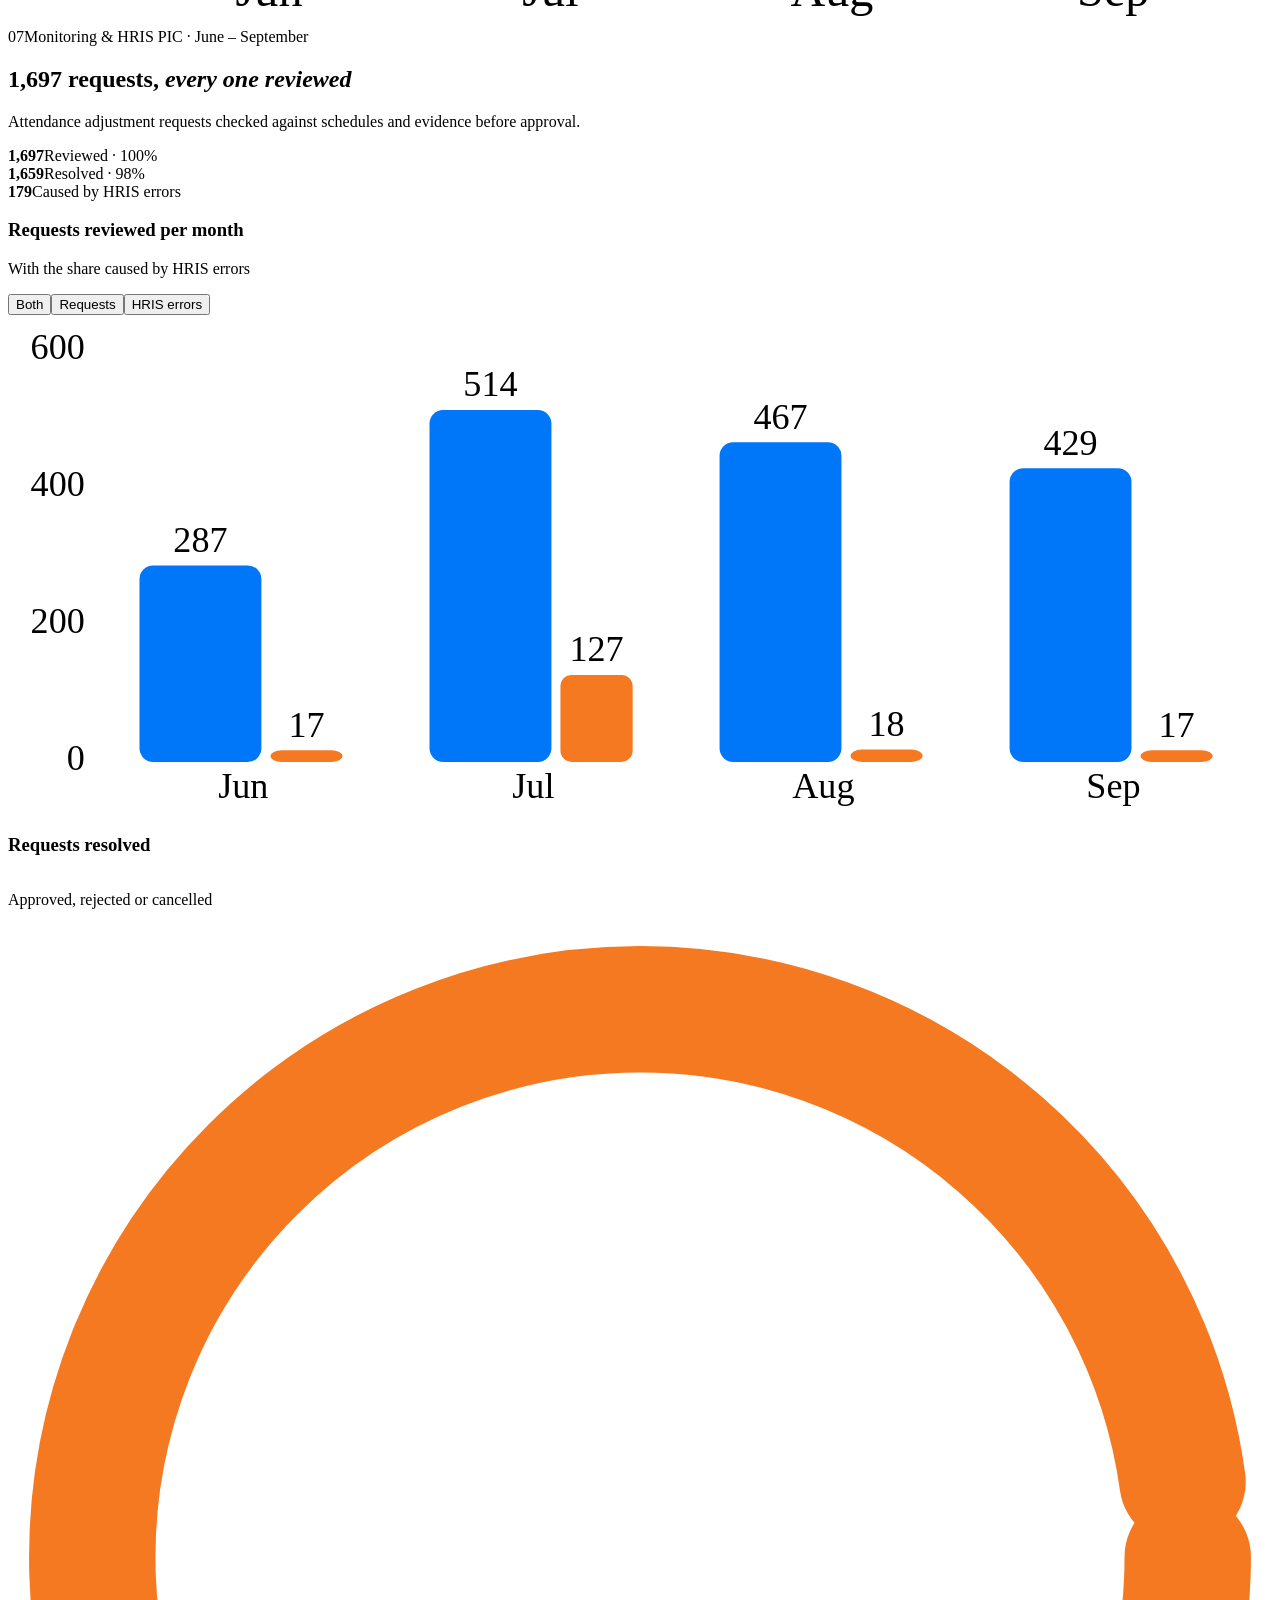
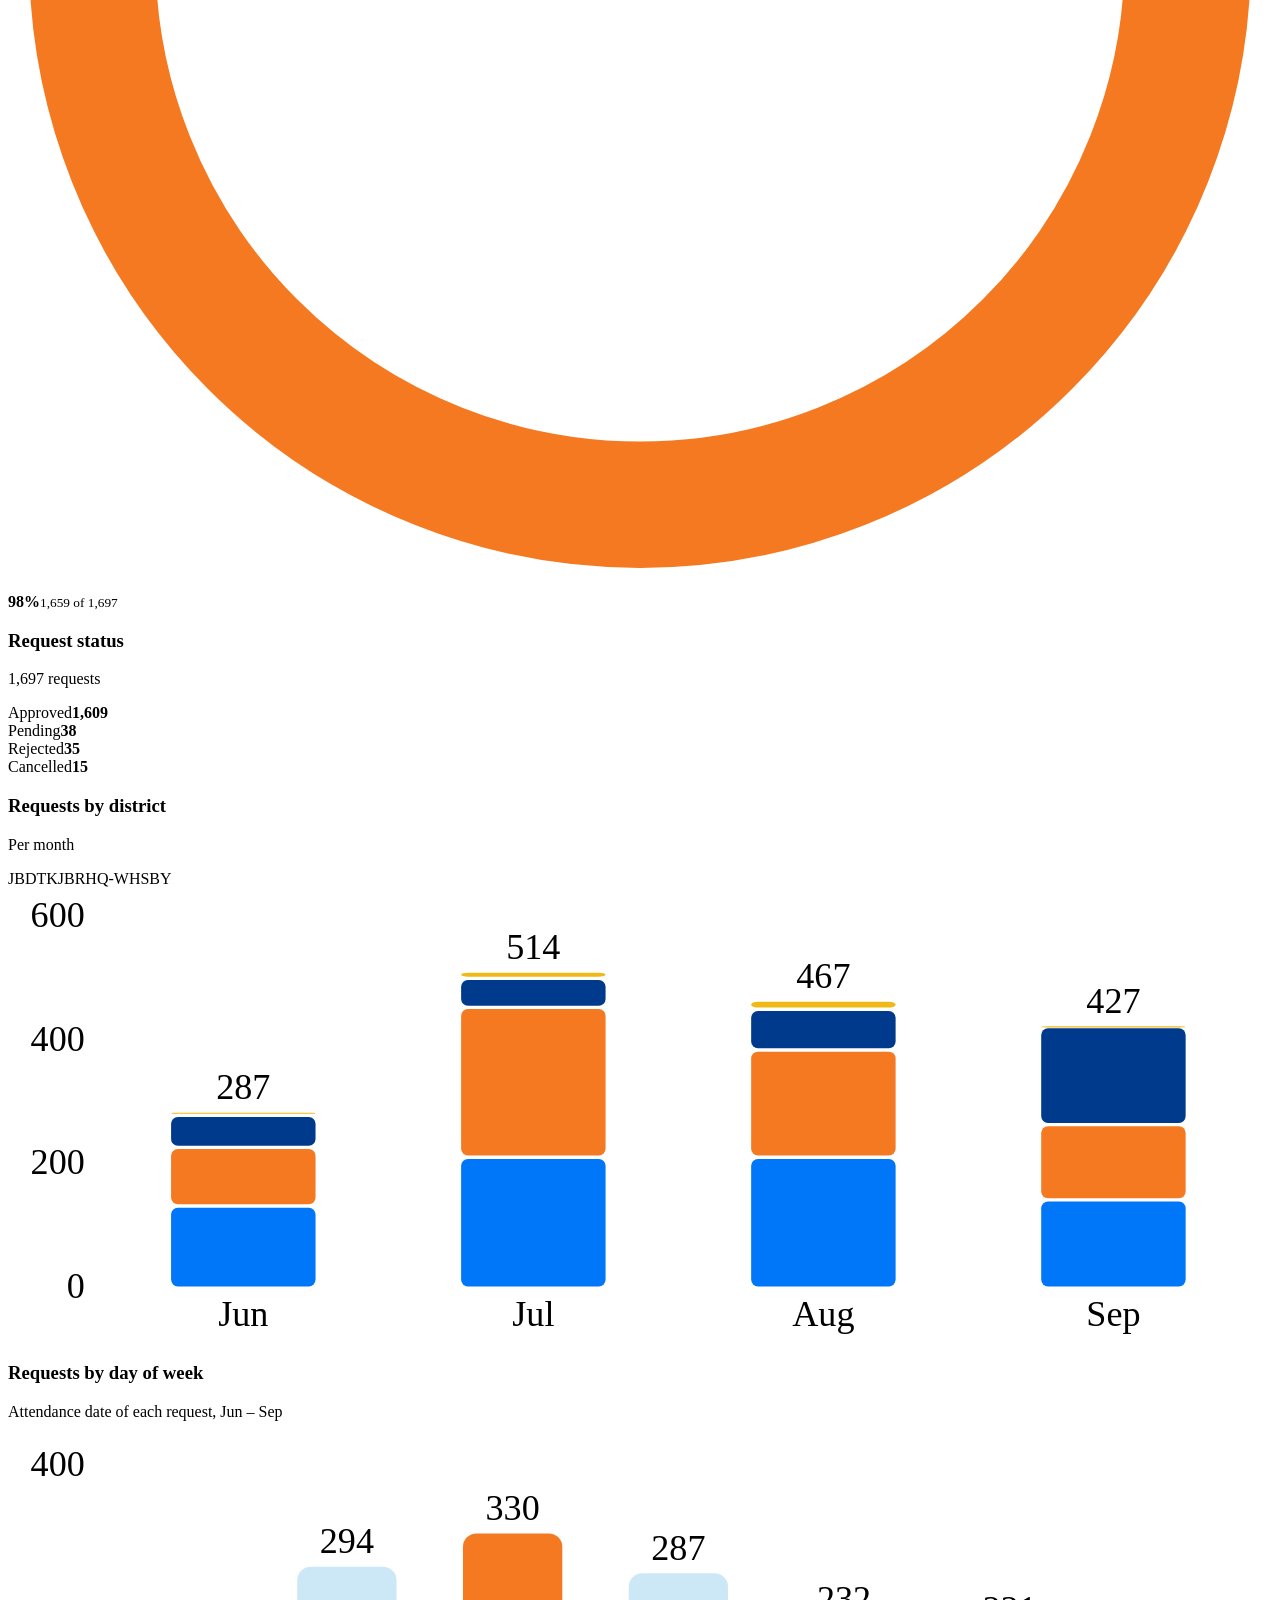
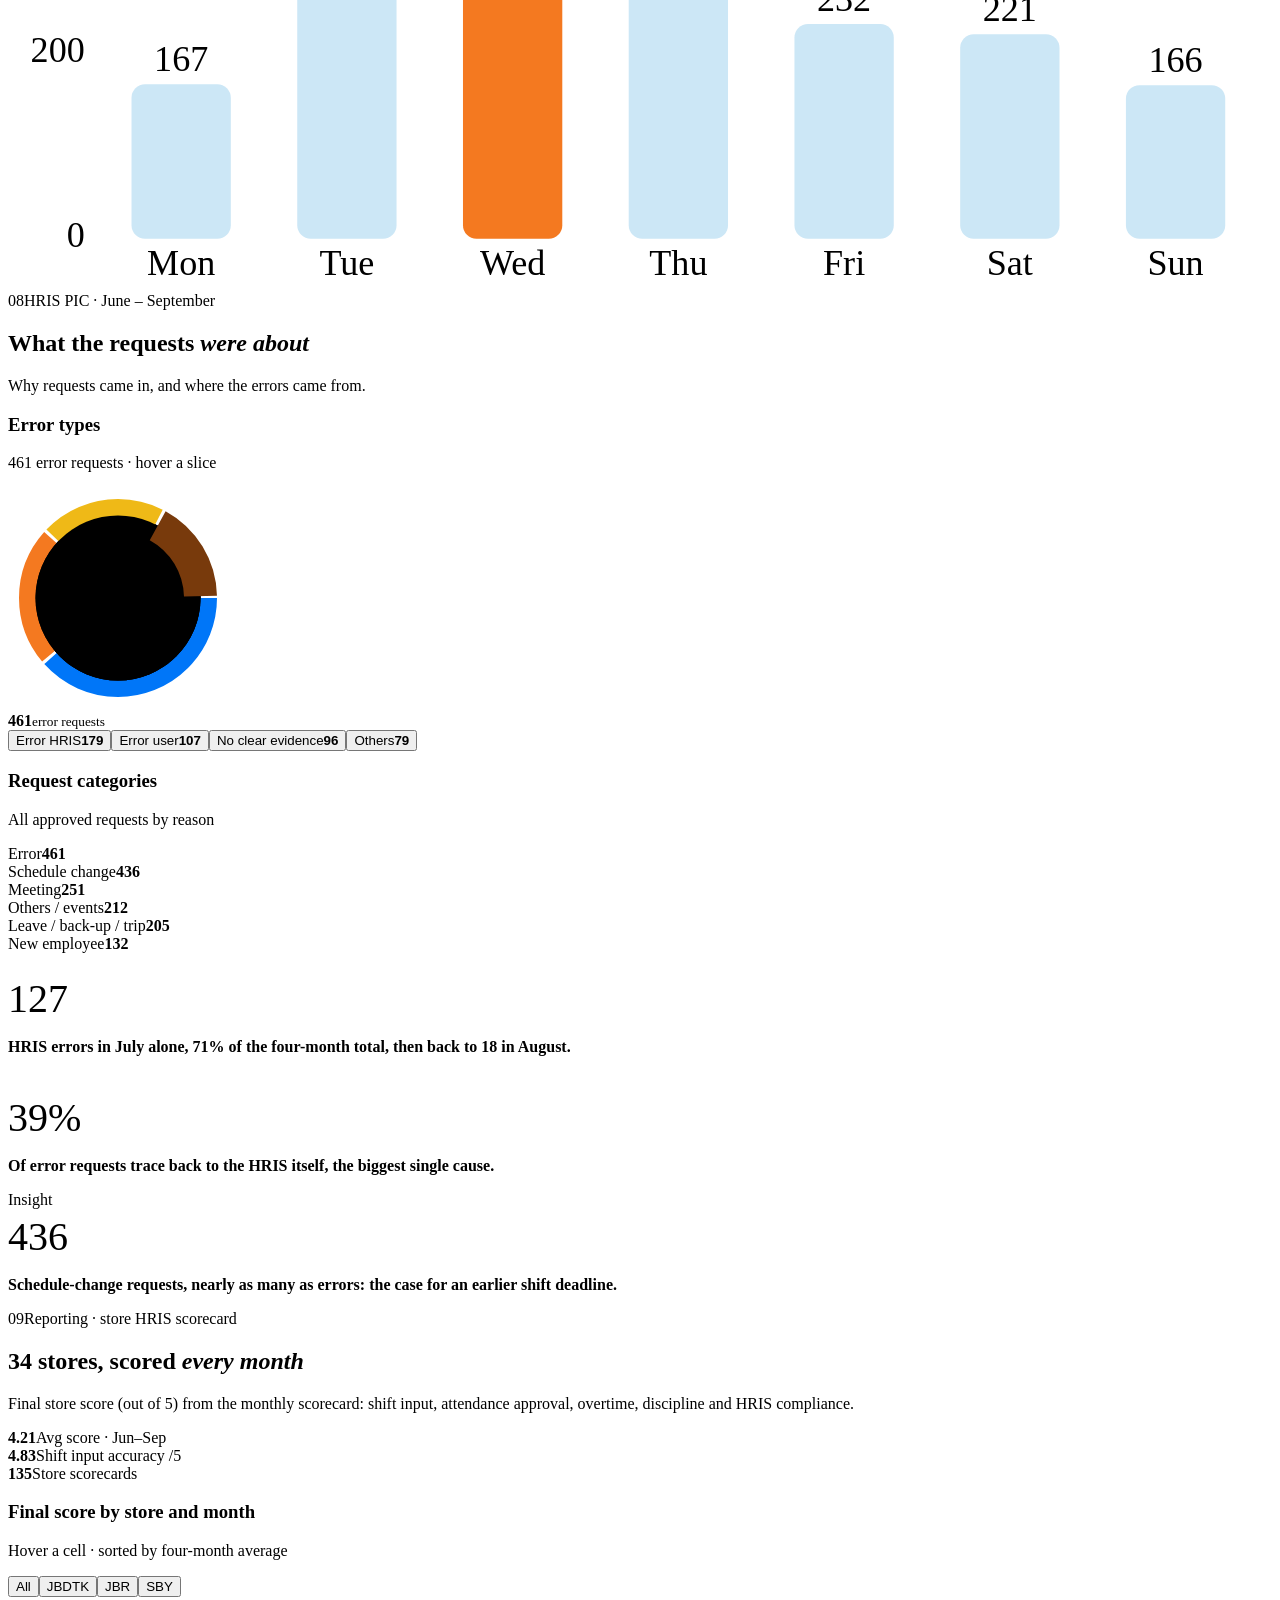
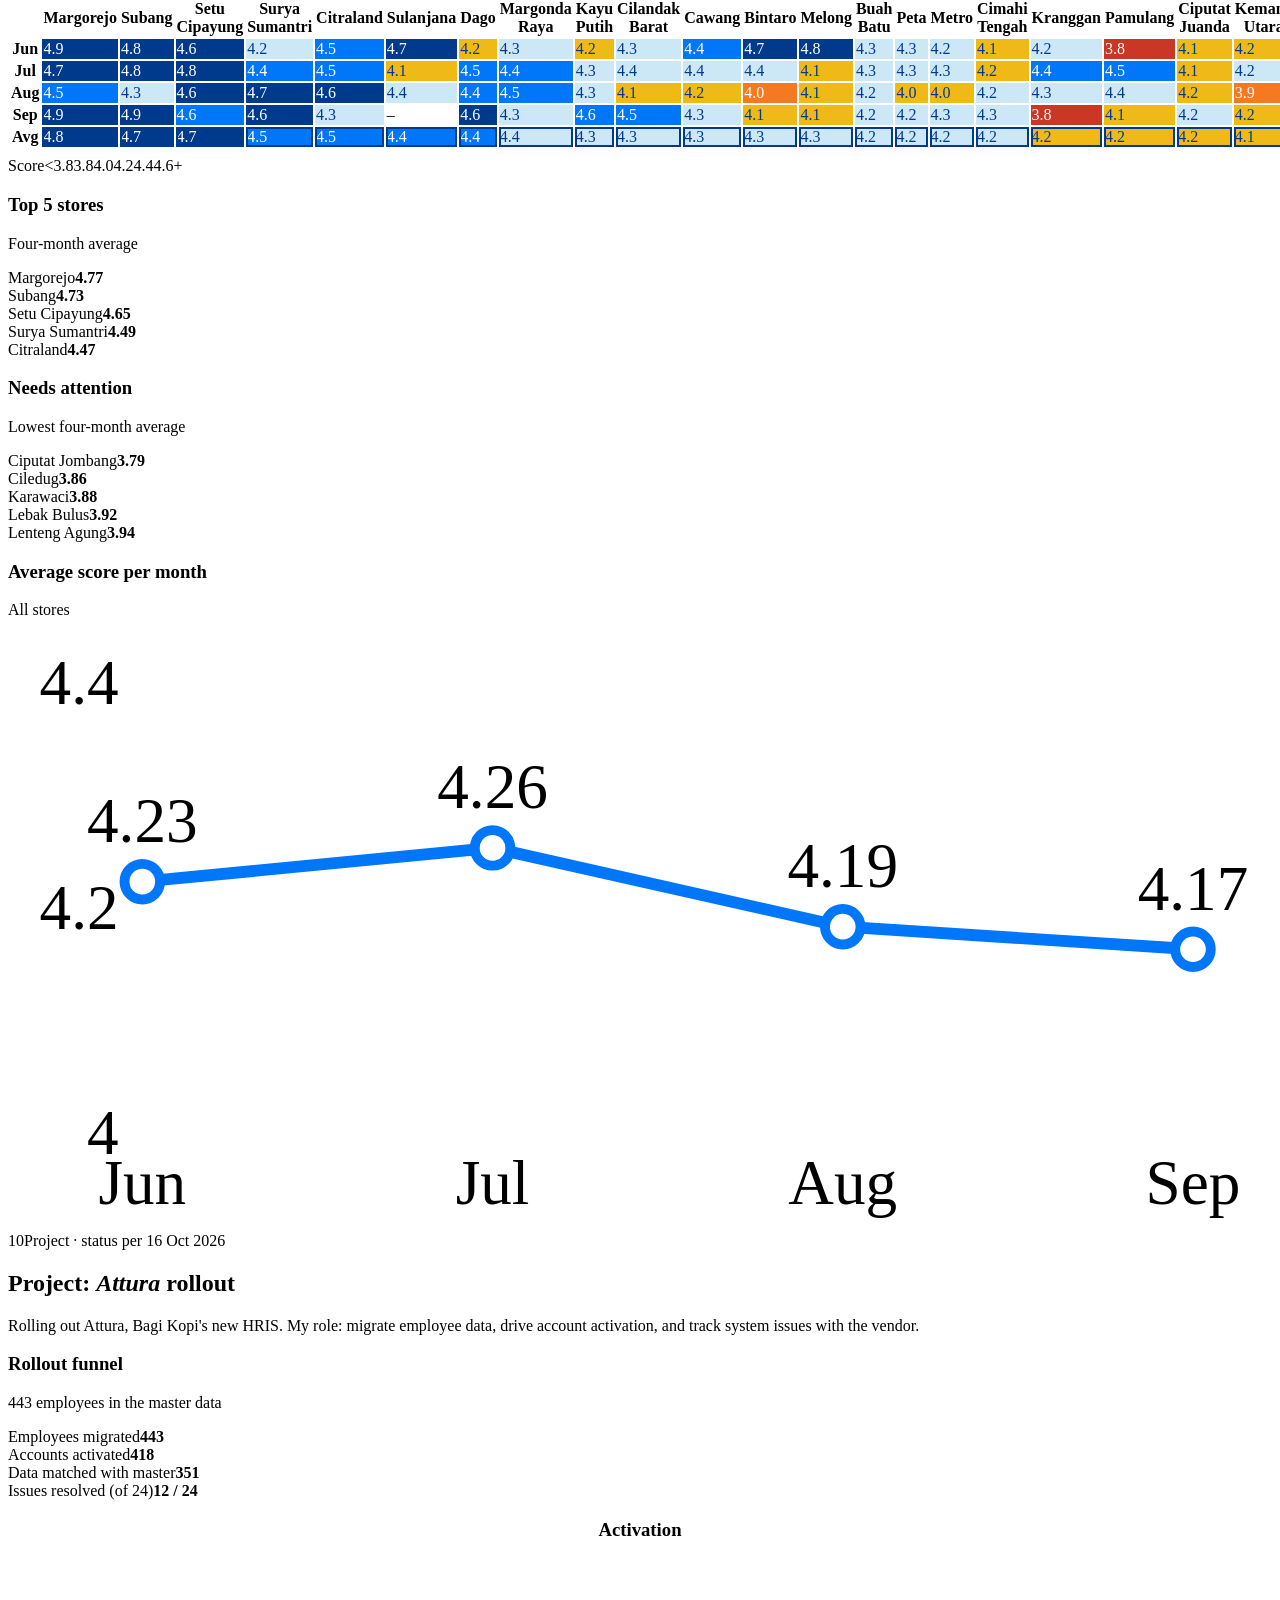
==== commit 07a931b9: "Add files via upload" ====
--- a/index.html
+++ b/index.html
@@ -3,291 +3,11 @@
 <link rel="preconnect" href="https://fonts.googleapis.com">
 <link rel="preconnect" href="https://fonts.gstatic.com" crossorigin>
 <link rel="stylesheet" href="https://fonts.googleapis.com/css2?family=Plus+Jakarta+Sans:wght@400;500;600;700;800&family=DM+Mono:wght@400;500&display=swap">
-<style>[hidden]{display:none!important}
-/* Layout: white scroll-snapped deck; every slide is a 12-column bento of real data. Palette is the brand's 11 hex values only. */
-:root{
-  --white:#ffffff; --blue:#0076f8; --orange:#f47920; --peach:#fde4d3; --yellow:#efb917; --red:#ca3725;
-  --rust:#ae5512; --brown:#783a0c; --sky:#cce7f6; --mid:#0059ba; --navy:#003a8d;
-  --ink:var(--navy); --soft:rgba(0,58,141,.64); --line:var(--sky);
-  --shadow:0 1px 2px rgba(0,58,141,.06),0 14px 34px -20px rgba(0,58,141,.35);
-  --f:"Plus Jakarta Sans",system-ui,-apple-system,"Segoe UI",Roboto,sans-serif;
-  --m:"DM Mono",ui-monospace,SFMono-Regular,Menlo,Consolas,monospace;
-  color-scheme:light;
-}
-*{box-sizing:border-box}
-html{scroll-behavior:smooth;background:var(--white)}
-body{background:var(--white);color:var(--ink);font-family:var(--f);font-size:15px;line-height:1.5;-webkit-font-smoothing:antialiased;overflow-x:hidden}
-body::before{content:"";position:fixed;inset:0 0 auto;height:env(safe-area-inset-top,0px);z-index:60;background:var(--white)}
-h1,h2,h3,p{margin:0}
-h1,h2{text-wrap:balance}
-button{font:inherit;color:inherit}
-a{color:var(--blue)}
-:focus-visible{outline:2px solid var(--blue);outline-offset:3px;border-radius:6px}
-.lab{font-family:var(--m);font-size:11px;letter-spacing:.09em;text-transform:uppercase;color:var(--soft)}
-.n{font-variant-numeric:tabular-nums;font-weight:800;letter-spacing:-.03em}
-
-/* chrome */
-.top{position:fixed;inset:0 0 auto;z-index:50;padding-top:env(safe-area-inset-top,0px);background:rgba(255,255,255,.9);backdrop-filter:blur(10px);-webkit-backdrop-filter:blur(10px)}
-.top-in{display:flex;align-items:center;justify-content:space-between;gap:12px;height:54px;padding-left:max(16px,env(safe-area-inset-left,0px));padding-right:max(16px,env(safe-area-inset-right,0px))}
-.brand{display:flex;align-items:center;gap:9px;font-weight:800;color:var(--blue);text-decoration:none;letter-spacing:-.02em;font-size:17px}
-.bm{width:28px;height:28px;border-radius:9px;background:var(--blue);display:grid;place-items:center}
-.bm svg{width:17px;height:17px}
-.brand span.lab{font-weight:400}
-.top-r{display:flex;align-items:center;gap:10px}
-.counter{font-family:var(--m);font-size:13px;color:var(--soft)}
-.counter b{color:var(--navy);font-weight:500}
-.ibtn{display:inline-flex;align-items:center;gap:6px;height:34px;padding:0 13px;border-radius:999px;border:1px solid var(--sky);background:var(--white);cursor:pointer;font-size:13px;font-weight:700;color:var(--navy)}
-.ibtn:hover{background:var(--navy);color:var(--white);border-color:var(--navy)}
-.ibtn svg{width:15px;height:15px}
-.prog{height:3px;background:var(--sky)}
-.prog i{display:block;height:100%;width:8%;background:linear-gradient(90deg,var(--blue),var(--orange));transition:width .4s}
-.rail{position:fixed;right:max(14px,env(safe-area-inset-right,0px));top:50%;transform:translateY(-50%);z-index:40;display:none;flex-direction:column;gap:4px}
-.rail button{position:relative;width:20px;height:20px;border:0;background:none;cursor:pointer;display:grid;place-items:center;padding:0}
-.rail button::before{content:"";width:7px;height:7px;border-radius:50%;background:var(--sky);transition:.25s}
-.rail button[aria-current="true"]::before{background:var(--orange);height:20px;border-radius:5px}
-.rail button span{position:absolute;right:28px;white-space:nowrap;font-size:12px;font-weight:700;background:var(--navy);color:var(--white);padding:4px 9px;border-radius:6px;opacity:0;pointer-events:none;transition:.2s}
-.rail button:hover span,.rail button:focus-visible span{opacity:1}
-@media (min-width:1100px){.rail{display:flex}}
-
-/* slides */
-.slide{position:relative;min-height:100svh;display:flex;flex-direction:column;justify-content:center;padding-block:76px 30px;padding-left:max(16px,env(safe-area-inset-left,0px));padding-right:max(16px,env(safe-area-inset-right,0px));background:var(--white)}
-.wrap{width:100%;max-width:1380px;margin:0 auto}
-@media (min-width:1100px){.wrap{padding-inline:12px 44px}}
-@media (min-width:1100px) and (min-height:700px){html{scroll-snap-type:y proximity}.slide{scroll-snap-align:start}}
-.shead{display:flex;justify-content:space-between;align-items:flex-end;gap:20px 32px;flex-wrap:wrap;margin-bottom:16px}
-.eb{display:flex;align-items:center;gap:10px;margin-bottom:8px}
-.eb .no{font-family:var(--m);font-size:12px;font-weight:500;color:var(--white);background:var(--orange);padding:2px 8px;border-radius:6px}
-.h2{font-size:clamp(28px,3.4vw,46px);line-height:1.04;letter-spacing:-.04em;font-weight:800}
-.h2 em{font-style:normal;color:var(--blue)}
-.lede{color:var(--soft);font-size:15px;max-width:62ch;margin-top:6px}
-.strip{display:flex;gap:8px;flex-wrap:wrap}
-.strip div{padding:8px 14px;border-radius:14px;background:var(--sky);min-width:96px}
-.strip div:nth-child(2n){background:var(--peach)}
-.strip b{display:block;font-size:22px;font-weight:800;letter-spacing:-.03em;line-height:1.1}
-.strip span{font-size:11px;font-weight:600;color:var(--soft)}
-
-.bento{display:grid;grid-template-columns:repeat(12,minmax(0,1fr));gap:12px}
-.c{background:var(--white);border:1px solid var(--sky);border-radius:18px;padding:16px 18px;box-shadow:var(--shadow);min-width:0;position:relative;overflow:hidden}
-.c h3{font-size:14px;font-weight:800;letter-spacing:-.01em}
-.c .sub{font-size:12px;color:var(--soft)}
-.ch{display:flex;justify-content:space-between;align-items:flex-start;gap:10px;flex-wrap:wrap;margin-bottom:10px}
-.c.navy{background:var(--navy);color:var(--white);border-color:var(--navy)}
-.c.blue{background:var(--blue);color:var(--white);border-color:var(--blue)}
-.c.orange{background:var(--orange);color:var(--white);border-color:var(--orange)}
-.c.peach{background:var(--peach);border-color:var(--peach)}
-.c.skyf{background:var(--sky);border-color:var(--sky)}
-.c.navy .sub,.c.blue .sub,.c.orange .sub{color:rgba(255,255,255,.8)}
-.s2{grid-column:span 2}.s3{grid-column:span 3}.s4{grid-column:span 4}.s5{grid-column:span 5}.s6{grid-column:span 6}.s7{grid-column:span 7}.s8{grid-column:span 8}.s9{grid-column:span 9}.s12{grid-column:span 12}
-.r2{grid-row:span 2}
-svg.ch-svg{width:100%;height:auto;display:block;overflow:visible}
-.ax{font-family:var(--m);font-size:10.5px;fill:var(--soft)}
-.gl{stroke:var(--sky);stroke-width:1}
-.vl{font-family:var(--m);font-size:11px;fill:var(--navy);font-weight:500}
-.leg{display:flex;flex-wrap:wrap;gap:6px 14px;font-size:12px;font-weight:600}
-.leg i{display:inline-block;width:10px;height:10px;border-radius:3px;margin-right:6px;vertical-align:-1px}
-.seg{display:inline-flex;border:1px solid var(--sky);border-radius:999px;padding:3px;gap:2px}
-.seg button{border:0;background:none;padding:4px 11px;border-radius:999px;font-size:12px;font-weight:700;cursor:pointer;color:var(--soft)}
-.seg button[aria-pressed="true"]{background:var(--navy);color:var(--white)}
-.bar{height:8px;border-radius:99px;background:var(--sky);overflow:hidden}
-.bar i{display:block;height:100%;border-radius:inherit;background:var(--blue)}
-.hb{display:grid;grid-template-columns:var(--lw,120px) minmax(0,1fr) auto;gap:6px 10px;align-items:center;font-size:12.5px}
-.hb>span:first-child{font-weight:700;overflow:hidden;text-overflow:ellipsis;white-space:nowrap}
-.hb .t{height:14px;border-radius:5px;background:var(--sky);overflow:hidden}
-.hb .t i{display:block;height:100%;border-radius:5px}
-.hb b{font-family:var(--m);font-size:12px;font-weight:500;min-width:30px;text-align:right}
-.rows{display:grid;gap:8px}
-.tipbox{position:fixed;pointer-events:none;z-index:80;background:var(--navy);color:var(--white);font-size:12px;font-weight:600;padding:6px 10px;border-radius:8px;opacity:0;transition:opacity .12s;transform:translate(-50%,calc(-100% - 12px));white-space:nowrap}
-.tipbox small{display:block;font-weight:400;opacity:.8;font-size:11px}
-.pill{display:inline-flex;align-items:center;gap:6px;font-size:11.5px;font-weight:800;padding:4px 10px;border-radius:999px;background:var(--peach);color:var(--rust)}
-.pill::before{content:"";width:7px;height:7px;border-radius:50%;background:var(--orange)}
-
-@media (prefers-reduced-motion:no-preference){
-  .play .grow{animation:grow 1s cubic-bezier(.2,.7,.2,1) both}
-  .play .growy{animation:growy .9s cubic-bezier(.2,.7,.2,1) both}
-  .play .rise{animation:rise .6s cubic-bezier(.2,.7,.2,1) both}
-  .play .draw{animation:draw 1.4s ease both}
-  .pill::before{animation:pulse 1.8s infinite}
-}
-@keyframes grow{from{transform:scaleX(0)}}
-@keyframes growy{from{transform:scaleY(0)}}
-@keyframes rise{from{transform:translateY(12px);opacity:.2}}
-@keyframes draw{from{stroke-dashoffset:var(--len,1000)}}
-@keyframes pulse{50%{opacity:.25}}
-.grow{transform-origin:left center}
-.growy{transform-box:fill-box;transform-origin:bottom}
-
-/* cover */
-#s1{background:radial-gradient(900px 520px at 100% 0%,var(--peach),transparent 62%),radial-gradient(800px 520px at 0% 100%,var(--sky),transparent 62%),var(--white)}
-.cover{display:grid;grid-template-columns:minmax(0,1.3fr) minmax(0,1fr);gap:28px 48px;align-items:center}
-.cover h1{font-size:clamp(46px,8vw,118px);line-height:.9;letter-spacing:-.06em;font-weight:800}
-.cover h1 span{color:var(--blue)}
-.cover h1 i{font-style:normal;color:var(--orange)}
-.who{display:flex;gap:10px;align-items:center;margin-top:18px;flex-wrap:wrap;font-weight:700}
-.who .dot{width:6px;height:6px;border-radius:50%;background:var(--orange)}
-.hint{display:flex;align-items:center;gap:6px;margin-top:18px;font-size:12.5px;color:var(--soft);flex-wrap:wrap}
-kbd{font-family:var(--m);font-size:11px;border:1px solid var(--sky);border-bottom-width:2px;border-radius:6px;padding:1px 6px;background:var(--white);color:var(--navy)}
-.rec{padding:0}
-.rec-top{display:flex;justify-content:space-between;padding:12px 18px;background:var(--navy);color:var(--white)}
-.rec-top .lab{color:rgba(255,255,255,.85)}
-.rec-id{display:flex;gap:14px;align-items:center;padding:16px 18px 4px}
-.av{width:56px;height:56px;border-radius:16px;background:var(--orange);color:var(--white);display:grid;place-items:center;font-weight:800;font-size:20px;flex:none}
-.rec-id b{font-size:19px;display:block;letter-spacing:-.02em;margin-bottom:4px}
-.rec dl{margin:0;padding:10px 18px 16px;display:grid;grid-template-columns:1fr 1fr;gap:12px 16px}
-.rec dt{font-family:var(--m);font-size:10.5px;letter-spacing:.08em;text-transform:uppercase;color:var(--soft)}
-.rec dd{margin:2px 0 0;font-weight:700;font-size:14px}
-.glance{grid-column:1/-1;display:grid;grid-template-columns:repeat(6,minmax(0,1fr));gap:12px}
-.gt{border-radius:18px;padding:14px 16px;display:flex;flex-direction:column;gap:2px;min-width:0}
-.gt b{font-size:clamp(24px,2.6vw,36px);font-weight:800;letter-spacing:-.04em;line-height:1.05}
-.gt span{font-size:12px;font-weight:700;opacity:.85}
-
-/* scope */
-.sc{display:flex;flex-direction:column;gap:10px;cursor:pointer;text-align:left;font:inherit;transition:transform .25s,box-shadow .25s}
-.sc:hover,.sc:focus-visible{transform:translateY(-4px)}
-.sc .band{height:6px;margin:-16px -18px 6px;}
-.sc .ic{width:42px;height:42px;border-radius:12px;display:grid;place-items:center}
-.sc .ic svg{width:21px;height:21px}
-.sc h3{font-size:18px}
-.sc p{font-size:13px;color:var(--soft);flex:1}
-.kv{display:grid;grid-template-columns:repeat(3,minmax(0,1fr));gap:6px;border-top:1px dashed var(--sky);padding-top:10px}
-.kv b{display:block;font-size:18px;font-weight:800;letter-spacing:-.03em}
-.kv span{font-size:10.5px;font-weight:600;color:var(--soft);line-height:1.2;display:block}
-.sc .go{font-size:12.5px;font-weight:800;color:var(--blue)}
-.tl{display:grid;grid-template-columns:repeat(5,minmax(0,1fr));gap:0;position:relative;margin-top:6px}
-.tl::before{content:"";position:absolute;left:8px;right:8px;top:9px;height:3px;background:linear-gradient(90deg,var(--blue),var(--orange));border-radius:3px}
-.tl div{position:relative;padding:26px 12px 0 0}
-.tl div::before{content:"";position:absolute;top:2px;left:2px;width:17px;height:17px;border-radius:50%;background:var(--white);border:4px solid var(--blue)}
-.tl div:nth-child(n+3)::before{border-color:var(--orange)}
-.tl b{display:block;font-size:13px;font-weight:800}
-.tl span{font-size:12px;color:var(--soft)}
-
-/* map */
-.mapbox{position:relative;border-radius:14px;background:var(--sky);overflow:hidden}
-.mapbox svg{display:block;width:100%;height:auto}
-.land{fill:var(--white);stroke:var(--sky);stroke-width:.8}
-.pin{cursor:pointer;transition:opacity .3s;stroke:var(--white)}
-.pin.dim{opacity:.12}
-.chips{display:flex;flex-wrap:wrap;gap:6px}
-.chip{display:inline-flex;align-items:center;gap:6px;border:1px solid var(--sky);background:var(--white);border-radius:999px;padding:4px 11px;font-size:12px;font-weight:700;cursor:pointer;color:var(--navy)}
-.chip i{width:9px;height:9px;border-radius:50%}
-.chip[aria-pressed="true"]{background:var(--navy);color:var(--white);border-color:var(--navy)}
-
-/* pipeline */
-.stage{display:flex;flex-direction:column;gap:8px}
-.stage .big{font-size:clamp(40px,4.4vw,60px);font-weight:800;letter-spacing:-.05em;line-height:1}
-.stage ul{margin:0;padding:0;list-style:none;display:flex;flex-wrap:wrap;gap:5px}
-.stage li{font-size:11.5px;font-weight:700;padding:3px 9px;border-radius:999px;background:rgba(255,255,255,.2)}
-.c.white-stage li{background:var(--sky)}
-.ticks{display:flex;gap:5px}
-.ticks i{flex:1;height:8px;border-radius:99px;background:var(--white)}
-.ticks.o i{background:var(--orange)}
-
-/* rings / donuts */
-.ring{position:relative;width:100%;max-width:190px;margin:4px auto 0;aspect-ratio:1}
-.ring svg{width:100%;height:100%;transform:rotate(-90deg)}
-.ring .ctr{position:absolute;inset:0;display:grid;place-items:center;text-align:center;padding:30px}
-.ring .ctr b{font-size:36px;font-weight:800;letter-spacing:-.04em;line-height:1;display:block}
-.ring .ctr small{font-size:11.5px;color:var(--soft);display:block;margin-top:4px;font-weight:600}
-.c.navy .ring .ctr small,.c.blue .ring .ctr small{color:rgba(255,255,255,.8)}
-.donut circle.s{fill:none;cursor:pointer;transition:opacity .2s,stroke-width .2s}
-.donut:hover circle.s{opacity:.4}
-.donut circle.s.on{opacity:1}
-.dleg{display:grid;gap:4px;margin-top:10px;font-size:12px}
-.dleg button{all:unset;cursor:pointer;display:flex;align-items:center;gap:8px;padding:3px 6px;border-radius:7px;font-weight:600}
-.dleg button:hover,.dleg button:focus-visible{background:var(--sky)}
-.dleg i{width:10px;height:10px;border-radius:3px;flex:none}
-.dleg b{margin-left:auto;font-family:var(--m);font-weight:500}
-
-/* payroll */
-.batches{display:grid;grid-template-columns:repeat(9,minmax(0,1fr));gap:5px;margin:12px 0 6px}
-.batches span{aspect-ratio:1;border-radius:9px;border:1.5px dashed rgba(255,255,255,.45);display:grid;place-items:center;font-family:var(--m);font-size:10.5px;color:rgba(255,255,255,.75)}
-.batches span.me{background:var(--orange);border:0;color:var(--white);font-weight:500}
-.steps{list-style:none;margin:12px 0 0;padding:0;display:grid;gap:6px}
-.steps button{all:unset;box-sizing:border-box;width:100%;cursor:pointer;display:flex;gap:10px;align-items:center;padding:8px 10px;border-radius:11px;background:rgba(255,255,255,.1);transition:background .3s}
-.steps button[aria-current="true"]{background:var(--white);color:var(--navy)}
-.steps .sn{font-family:var(--m);font-size:11px;width:26px;height:26px;border-radius:8px;display:grid;place-items:center;background:rgba(255,255,255,.16);flex:none}
-.steps button[aria-current="true"] .sn{background:var(--orange);color:var(--white)}
-.steps .st{font-size:13px;font-weight:700}
-
-/* heatmap */
-.hm{overflow-x:auto}
-.hm table{border-collapse:separate;border-spacing:3px;width:100%;min-width:900px}
-.hm th{font-size:10.5px;font-weight:700;color:var(--soft);height:92px;vertical-align:bottom;padding:0;white-space:nowrap}
-.hm th div{transform:rotate(-55deg);transform-origin:left bottom;width:16px;margin-left:12px}
-.hm th.rl{height:auto;vertical-align:middle;text-align:left;font-family:var(--m);font-size:11px;padding-right:6px;transform:none}
-.hm td{height:30px;border-radius:6px;text-align:center;font-family:var(--m);font-size:10px;font-weight:500;cursor:default;transition:transform .15s}
-.hm td:hover{transform:scale(1.18);position:relative;z-index:2;box-shadow:0 4px 10px rgba(0,58,141,.3)}
-.hm td.na{background:var(--white);border:1px dashed var(--sky)}
-.scale{display:flex;gap:3px;align-items:center;font-size:11px;font-weight:600;color:var(--soft);flex-wrap:wrap}
-.scale i{width:30px;height:12px;border-radius:3px;display:inline-block}
-
-/* challenges */
-.flip{perspective:1200px;min-height:330px}
-.flip-in{position:relative;width:100%;height:100%;min-height:330px;transition:transform .7s cubic-bezier(.2,.7,.2,1);transform-style:preserve-3d}
-.flip.on .flip-in{transform:rotateY(180deg)}
-.face{position:absolute;inset:0;backface-visibility:hidden;-webkit-backface-visibility:hidden;border-radius:18px;padding:18px;display:flex;flex-direction:column;gap:10px;border:1px solid var(--sky);box-shadow:var(--shadow);background:var(--white);overflow:hidden}
-.face.back{transform:rotateY(180deg);background:var(--navy);color:var(--white);border-color:var(--navy)}
-.face .k{font-family:var(--m);font-size:10.5px;letter-spacing:.1em;text-transform:uppercase;color:var(--red)}
-.face.back .k{color:var(--yellow)}
-.face h3{font-size:20px;line-height:1.15;letter-spacing:-.03em;font-weight:800}
-.face p{font-size:13.5px;flex:1}
-.face.front p{color:var(--soft)}
-.face .data{display:flex;align-items:baseline;gap:8px;padding:10px 12px;border-radius:12px;background:var(--peach)}
-.face .data b{font-size:26px;font-weight:800;letter-spacing:-.04em;color:var(--rust)}
-.face .data span{font-size:12px;font-weight:600;color:var(--brown)}
-.face.back .data{background:rgba(255,255,255,.1)}.face.back .data b{color:var(--yellow)}.face.back .data span{color:var(--white)}
-.face button{all:unset;cursor:pointer;font-size:12.5px;font-weight:800}
-.face.front button{color:var(--blue)}
-@media (prefers-reduced-motion:reduce){.flip-in{transition:none}}
-
-/* plans */
-.plan{display:flex;flex-direction:column;gap:8px}
-.plan .ic{width:42px;height:42px;border-radius:12px;display:grid;place-items:center;background:var(--white)}
-.plan .ic svg{width:21px;height:21px}
-.plan h3{font-size:19px}
-.plan p{font-size:13px;flex:1}
-.plan .tg{display:flex;gap:10px;align-items:center;border-top:1px dashed currentColor;padding-top:10px;margin-top:4px}
-.plan .tg b{font-size:22px;font-weight:800;letter-spacing:-.04em}
-.plan .tg span{font-size:11.5px;font-weight:600;line-height:1.25;opacity:.85}
-  .plan .plink{align-self:flex-start;display:inline-flex;align-items:center;gap:6px;margin-top:6px;padding:8px 14px;border-radius:999px;background:#ffffff;color:#003a8d;font-size:12.5px;font-weight:800;text-decoration:none;border:1px solid #cce7f6}
-.plan .plink:hover{background:#003a8d;color:#ffffff}
-
-/* thanks */
-#s13{background:var(--navy);color:var(--white)}
-.thanks{display:grid;grid-template-columns:1.2fr 1fr;gap:36px;align-items:end}
-.thanks h2{font-size:clamp(60px,11vw,160px);line-height:.86;letter-spacing:-.07em;font-weight:800}
-.thanks h2 span{color:var(--orange)}
-.tg2{display:grid;grid-template-columns:1fr 1fr;gap:10px;margin:0}
-.tg2 div{background:rgba(255,255,255,.08);border:1px solid rgba(255,255,255,.16);border-radius:14px;padding:12px 14px}
-.tg2 dt{font-family:var(--m);font-size:10.5px;letter-spacing:.08em;text-transform:uppercase;color:var(--sky)}
-.tg2 dd{margin:3px 0 0;font-weight:700}
-.recap{display:grid;grid-template-columns:repeat(4,minmax(0,1fr));gap:10px;margin-top:26px;grid-column:1/-1}
-.recap div{border-top:3px solid var(--orange);padding-top:10px}
-.recap div:nth-child(2n){border-color:var(--blue)}
-.recap b{display:block;font-size:30px;font-weight:800;letter-spacing:-.04em}
-.recap span{font-size:12px;color:var(--sky);font-weight:600}
-
-@media (max-width:1100px){
-  .s3,.s4,.s5{grid-column:span 6}.s7,.s8,.s9{grid-column:span 12}.s6{grid-column:span 12}
-  .glance{grid-template-columns:repeat(3,minmax(0,1fr))}
-}
-@media (max-width:900px){
-  .slide{min-height:auto;padding-block:78px 44px}
-  .cover,.thanks{grid-template-columns:minmax(0,1fr)}
-  .r2{grid-row:auto}
-}
-@media (max-width:640px){
-  .s2,.s3,.s4,.s5,.s6{grid-column:span 12}
-  .glance,.recap{grid-template-columns:repeat(2,minmax(0,1fr))}
-  .tl{grid-template-columns:1fr;gap:10px}.tl::before{display:none}
-  .rec dl,.tg2{grid-template-columns:1fr}
-  .brand span.lab,.ibtn .lbl{display:none}
-  .hb{--lw:92px}
-}
-</style></head><body>
+<link rel="stylesheet" href="style.css"></head><body>
 
 <header class="top">
   <div class="top-in">
-    <a class="brand" href="#s1" aria-label="Back to cover"><img src="logo.png" style="height:30px;width:auto;display:block"></a>
+    <a class="brand" href="#s1" aria-label="Back to cover"><img src="logo.png" alt="Bagi Kopi" style="height:30px;width:auto;display:block"></a>
     <div class="top-r">
       <span class="counter" aria-live="polite"><b id="cur">01</b> / <span id="tot">13</span></span>
       <button class="ibtn" id="fs" type="button"><svg viewBox="0 0 24 24" fill="none" stroke="currentColor" stroke-width="2" stroke-linecap="round"><path d="M4 9V4h5M20 9V4h-5M4 15v5h5M20 15v5h-5"/></svg><span class="lbl">Present</span></button>
@@ -563,8 +283,8 @@
   <div class="wrap">
     <div class="shead"><div><div class="eb"><span class="no">12</span><span class="lab">For the next period</span></div><h2 class="h2">Next <em>Plan</em></h2><p class="lede">Improvements I plan to deliver next, building on the challenges and lessons from probation.</p></div></div>
     <div class="bento">
-      <div class="c blue plan s3 rise"><span class="ic" style="color:var(--blue)"><svg viewBox="0 0 24 24" fill="none" stroke="currentColor" stroke-width="2" stroke-linecap="round"><circle cx="12" cy="12" r="9"/><path d="M3 12h18M12 3a14 14 0 0 1 0 18M12 3a14 14 0 0 0 0 18"/></svg></span><h3>Hiring Website</h3><p>Move hiring from forms to a careers page on the Bagi Kopi domain, so candidates apply in one place.</p><div class="tg"><b>157</b><span>hires in 5 months to run through one page</span></div></div><a class="plink" href="https://bagikopi-ats.vercel.app/lowongan" target="_blank" rel="noopener">Lihat prototype ↗</a>
-      <div class="c peach plan s3 rise"><span class="ic" style="color:var(--orange)"><svg viewBox="0 0 24 24" fill="none" stroke="currentColor" stroke-width="2" stroke-linecap="round"><rect x="3" y="4" width="18" height="13" rx="2"/><path d="M8 13v-3M12 13V8M16 13v-5M9 21h6"/></svg></span><h3>Better Recap Decks</h3><p>Redesign recap presentations with one template, clear charts and key highlights.</p><div class="tg" style="color:var(--brown)"><b>34</b><span>store scorecards per month in one format</span></div></div><a class="plink" href="https://docs.google.com/presentation/d/11hEKw2F2UWXjEiSSVmJshkkUrZtdPiTcLPwjMyQnzCE/edit?slide=id.p2#slide=id.p2" target="_blank" rel="noopener">Lihat contoh deck ↗</a>
+      <div class="c blue plan s3 rise"><span class="ic" style="color:var(--blue)"><svg viewBox="0 0 24 24" fill="none" stroke="currentColor" stroke-width="2" stroke-linecap="round"><circle cx="12" cy="12" r="9"/><path d="M3 12h18M12 3a14 14 0 0 1 0 18M12 3a14 14 0 0 0 0 18"/></svg></span><h3>Hiring Website</h3><p>Move hiring from forms to a careers page on the Bagi Kopi domain, so candidates apply in one place.</p><div class="tg"><b>157</b><span>hires in 5 months to run through one page</span></div><a class="plink" href="https://bagikopi-ats.vercel.app/lowongan" target="_blank" rel="noopener">Lihat prototype ↗</a></div>
+      <div class="c peach plan s3 rise"><span class="ic" style="color:var(--orange)"><svg viewBox="0 0 24 24" fill="none" stroke="currentColor" stroke-width="2" stroke-linecap="round"><rect x="3" y="4" width="18" height="13" rx="2"/><path d="M8 13v-3M12 13V8M16 13v-5M9 21h6"/></svg></span><h3>Better Recap Decks</h3><p>Redesign recap presentations with one template, clear charts and key highlights.</p><div class="tg" style="color:var(--brown)"><b>34</b><span>store scorecards per month in one format</span></div><a class="plink" href="https://docs.google.com/presentation/d/11hEKw2F2UWXjEiSSVmJshkkUrZtdPiTcLPwjMyQnzCE/edit?slide=id.p2#slide=id.p2" target="_blank" rel="noopener">Lihat contoh deck ↗</a></div>
       <div class="c navy plan s3 rise"><span class="ic" style="color:var(--navy)"><svg viewBox="0 0 24 24" fill="none" stroke="currentColor" stroke-width="2" stroke-linecap="round"><path d="M7 3h7l5 5v13H7z"/><path d="M14 3v5h5M10 13h6M10 17h4"/></svg></span><h3>Attendance SOP</h3><p>Roll out a clear SOP for clock in/out, reporting and deadlines to every store.</p><div class="tg"><b>1,382</b><span>avg anomalies a month to bring down</span></div></div>
       <div class="c orange plan s3 rise"><span class="ic" style="color:var(--orange)"><svg viewBox="0 0 24 24" fill="none" stroke="currentColor" stroke-width="2" stroke-linecap="round"><path d="M21 12a9 9 0 1 1-3-6.7"/><path d="M21 4v5h-5"/></svg></span><h3>Full Attura Rollout</h3><p>Reach 100% activation and keep Attura data in sync with the master database.</p><div class="tg"><b>25 + 92</b><span>accounts to activate · records to fix</span></div></div>
       <div class="c s12 rise">
@@ -628,27 +348,27 @@
 function countUp(root){if(reduce)return;root.querySelectorAll(".count").forEach(n=>{const to=+n.dataset.to,suf=n.dataset.suffix||"",t0=performance.now();const st=t=>{const p=Math.min(1,(t-t0)/1100);n.textContent=fmt(to*(1-Math.pow(1-p,3)))+suf;if(p<1)requestAnimationFrame(st);};requestAnimationFrame(st);});}
 
 /* ---------- generic charts ---------- */
-function hbars(id,items,max,opts={}){const h=document.getElementById(id);items.forEach(([n,v,c,lab])=>{const r=document.createElement("div");r.className="hb";
+function hbars(id,items,max,opts={}){const h=document.getElementById(id);if(!h)return;items.forEach(([n,v,c,lab])=>{const r=document.createElement("div");r.className="hb";
   r.innerHTML='<span title="'+n+'">'+n+'</span><span class="t"><i class="grow" style="width:'+Math.max(v/max*100,1.5)+'%;background:'+c+'"></i></span><b>'+(lab??fmt(v))+'</b>';h.appendChild(r);});}
 function axes(svg,x0,x1,y0,y1,max,ticks,fmtT=v=>v){ticks.forEach(t=>{const y=y0-(t/max)*(y0-y1);el("line",{x1:x0,x2:x1,y1:y,y2:y,class:"gl"},svg);el("text",{x:x0-6,y:y+3.5,"text-anchor":"end",class:"ax"},svg).textContent=fmtT(t);});}
-function stackCols(id,cats,series,max,ticks,opt={}){const svg=document.getElementById(id),vb=svg.viewBox.baseVal,x0=40,x1=vb.width-6,y0=vb.height-22,y1=14,bw=(x1-x0)/cats.length,w=Math.min(bw*.56,opt.w||70);
+function stackCols(id,cats,series,max,ticks,opt={}){if(!document.getElementById(id))return;const svg=document.getElementById(id),vb=svg.viewBox.baseVal,x0=40,x1=vb.width-6,y0=vb.height-22,y1=14,bw=(x1-x0)/cats.length,w=Math.min(bw*.56,opt.w||70);
   axes(svg,x0,x1,y0,y1,max,ticks,v=>fmt(v));
   cats.forEach((m,i)=>{const cx=x0+bw*i+bw/2;el("text",{x:cx,y:y0+16,"text-anchor":"middle",class:"ax"},svg).textContent=m;let acc=0;
     series.forEach(([n,vals,c])=>{const v=vals[i];if(!v)return;const y=y0-((acc+v)/max)*(y0-y1),h=(v/max)*(y0-y1);const r=el("rect",{x:cx-w/2,y,width:w,height:Math.max(h-1.5,.5),rx:3,class:"growy",fill:c},svg);hov(r,n+" · "+m+"<small>"+fmt(v)+"</small>");acc+=v;});
     el("text",{x:cx,y:y0-(acc/max)*(y0-y1)-6,"text-anchor":"middle",class:"vl"},svg).textContent=fmt(acc);});
-  if(opt.leg){const L=document.getElementById(opt.leg);series.forEach(([n,,c])=>{L.insertAdjacentHTML("beforeend",'<span><i style="background:'+c+'"></i>'+n+'</span>');});}}
-function lines(id,cats,series,min,max,ticks,opt={}){const svg=document.getElementById(id),vb=svg.viewBox.baseVal,x0=34,x1=vb.width-(opt.pr||40),y0=vb.height-22,y1=14,X=i=>x0+i*(x1-x0)/(cats.length-1),Y=v=>y0-((v-min)/(max-min))*(y0-y1);
+  if(opt.leg&&document.getElementById(opt.leg)){const L=document.getElementById(opt.leg);series.forEach(([n,,c])=>{L.insertAdjacentHTML("beforeend",'<span><i style="background:'+c+'"></i>'+n+'</span>');});}}
+function lines(id,cats,series,min,max,ticks,opt={}){if(!document.getElementById(id))return;const svg=document.getElementById(id),vb=svg.viewBox.baseVal,x0=34,x1=vb.width-(opt.pr||40),y0=vb.height-22,y1=14,X=i=>x0+i*(x1-x0)/(cats.length-1),Y=v=>y0-((v-min)/(max-min))*(y0-y1);
   ticks.forEach(t=>{el("line",{x1:x0,x2:x1,y1:Y(t),y2:Y(t),class:"gl"},svg);el("text",{x:x0-6,y:Y(t)+3.5,"text-anchor":"end",class:"ax"},svg).textContent=t;});
   cats.forEach((m,i)=>{el("text",{x:X(i),y:y0+16,"text-anchor":"middle",class:"ax"},svg).textContent=m;});
   series.forEach(([n,vals,c])=>{let d="";vals.forEach((v,i)=>{d+=(i?"L":"M")+X(i)+","+Y(v);});const p=el("path",{d,fill:"none",stroke:c,"stroke-width":3,"stroke-linecap":"round","stroke-linejoin":"round",class:"draw","stroke-dasharray":1200},svg);p.style.setProperty("--len",1200);p.style.strokeDashoffset=0;
     vals.forEach((v,i)=>{const k=el("circle",{cx:X(i),cy:Y(v),r:4.5,fill:C.white,stroke:c,"stroke-width":2.5},svg);hov(k,n+" · "+cats[i]+"<small>"+v+"</small>");});
     if(opt.endLab){const v=vals[vals.length-1];el("text",{x:X(vals.length-1)+8,y:Y(v)+4,class:"vl",fill:c},svg).textContent=v;}});
-  if(opt.leg){const L=document.getElementById(opt.leg);series.forEach(([n,,c])=>L.insertAdjacentHTML("beforeend",'<span><i style="background:'+c+'"></i>'+n+'</span>'));}}
-function ring(id,pct,col,big,sub,trk){const h=document.getElementById(id),r=52,Cc=2*Math.PI*r,svg=el("svg",{viewBox:"0 0 120 120"},h);
+  if(opt.leg&&document.getElementById(opt.leg)){const L=document.getElementById(opt.leg);series.forEach(([n,,c])=>L.insertAdjacentHTML("beforeend",'<span><i style="background:'+c+'"></i>'+n+'</span>'));}}
+function ring(id,pct,col,big,sub,trk){if(!document.getElementById(id))return;const h=document.getElementById(id),r=52,Cc=2*Math.PI*r,svg=el("svg",{viewBox:"0 0 120 120"},h);
   el("circle",{cx:60,cy:60,r,fill:"none",stroke:trk||C.sky,"stroke-width":12},svg);
   const a=el("circle",{cx:60,cy:60,r,fill:"none",stroke:col,"stroke-width":12,"stroke-linecap":"round","stroke-dasharray":(Cc*pct/100)+" "+Cc,class:"draw"},svg);a.style.setProperty("--len",Cc*pct/100);a.style.strokeDashoffset=0;
   h.insertAdjacentHTML("beforeend",'<div class="ctr"><div><b>'+big+'</b><small>'+sub+'</small></div></div>');}
-function donut(id,legId,items,total,centerLab){const h=document.getElementById(id),svg=el("svg",{viewBox:"0 0 160 160"},h),r=60,Cc=2*Math.PI*r;let off=0;const segs=[];
+function donut(id,legId,items,total,centerLab){if(!document.getElementById(id)||!document.getElementById(legId))return;const h=document.getElementById(id),svg=el("svg",{viewBox:"0 0 160 160"},h),r=60,Cc=2*Math.PI*r;let off=0;const segs=[];
   const ctr=document.createElement("div");ctr.className="ctr";h.appendChild(ctr);const idle=()=>ctr.innerHTML='<div><b>'+fmt(total)+'</b><small>'+centerLab+'</small></div>';idle();
   const L=document.getElementById(legId);
   items.forEach(([n,v,c])=>{const len=Cc*v/total;const s=el("circle",{cx:80,cy:80,r,class:"s",stroke:c,"stroke-width":24,"stroke-dasharray":(len-2)+" "+(Cc-len+2),"stroke-dashoffset":-off},svg);off+=len;segs.push(s);
@@ -669,7 +389,7 @@
   function zoomTo(t){cancelAnimationFrame(anim);tipOff();if(reduce)return setVB(t);const f=vb.slice(),t0=performance.now();const st=now=>{const p=Math.min(1,(now-t0)/700),e=p<.5?2*p*p:1-Math.pow(-2*p+2,2)/2;setVB(f.map((v,i)=>v+(t[i]-v)*e));if(p<1)anim=requestAnimationFrame(st);};anim=requestAnimationFrame(st);}
   function box(area){const ps=OUTLETS.filter(o=>o.area===area);let x0=1e9,x1=-1e9,y0=1e9,y1=-1e9;ps.forEach(o=>{const x=px(o.lon),y=py(o.lat);x0=Math.min(x0,x);x1=Math.max(x1,x);y0=Math.min(y0,y);y1=Math.max(y1,y);});
     const pad=50,cx=(x0+x1)/2,cy=(y0+y1)/2;let w=Math.max(x1-x0+pad*2,200),h=w*H/W;if(y1-y0+pad*2>h){h=y1-y0+pad*2;w=h*W/H;}return[cx-w/2,cy-h/2,w,h];}
-  const chips=document.getElementById("areaChips");[["All",null]].concat(Object.keys(AREA_C).map(a=>[a,a])).forEach(([lab,area],i)=>{const b=document.createElement("button");b.type="button";b.className="chip";b.setAttribute("aria-pressed",i?"false":"true");b.innerHTML=(area?'<i style="background:'+AREA_C[area]+'"></i>':'')+lab;
+  const chips=document.getElementById("areaChips");if(chips)[["All",null]].concat(Object.keys(AREA_C).map(a=>[a,a])).forEach(([lab,area],i)=>{const b=document.createElement("button");b.type="button";b.className="chip";b.setAttribute("aria-pressed",i?"false":"true");b.innerHTML=(area?'<i style="background:'+AREA_C[area]+'"></i>':'')+lab;
     b.onclick=()=>{[...chips.children].forEach(c=>c.setAttribute("aria-pressed","false"));b.setAttribute("aria-pressed","true");pins.forEach(p=>p.classList.toggle("dim",!!area&&p._o.area!==area));zoomTo(area?box(area):full);};chips.appendChild(b);});
   setVB(full);
   hbars("bigOutlets",Object.entries(D.hc).filter(([k])=>k!=="HQ & Warehouse").sort((a,b)=>b[1]-a[1]).slice(0,4).map(([n,v])=>[n,v,AREA_C[(OUTLETS.find(o=>o.name===n)||{}).area]||C.navy]),20);
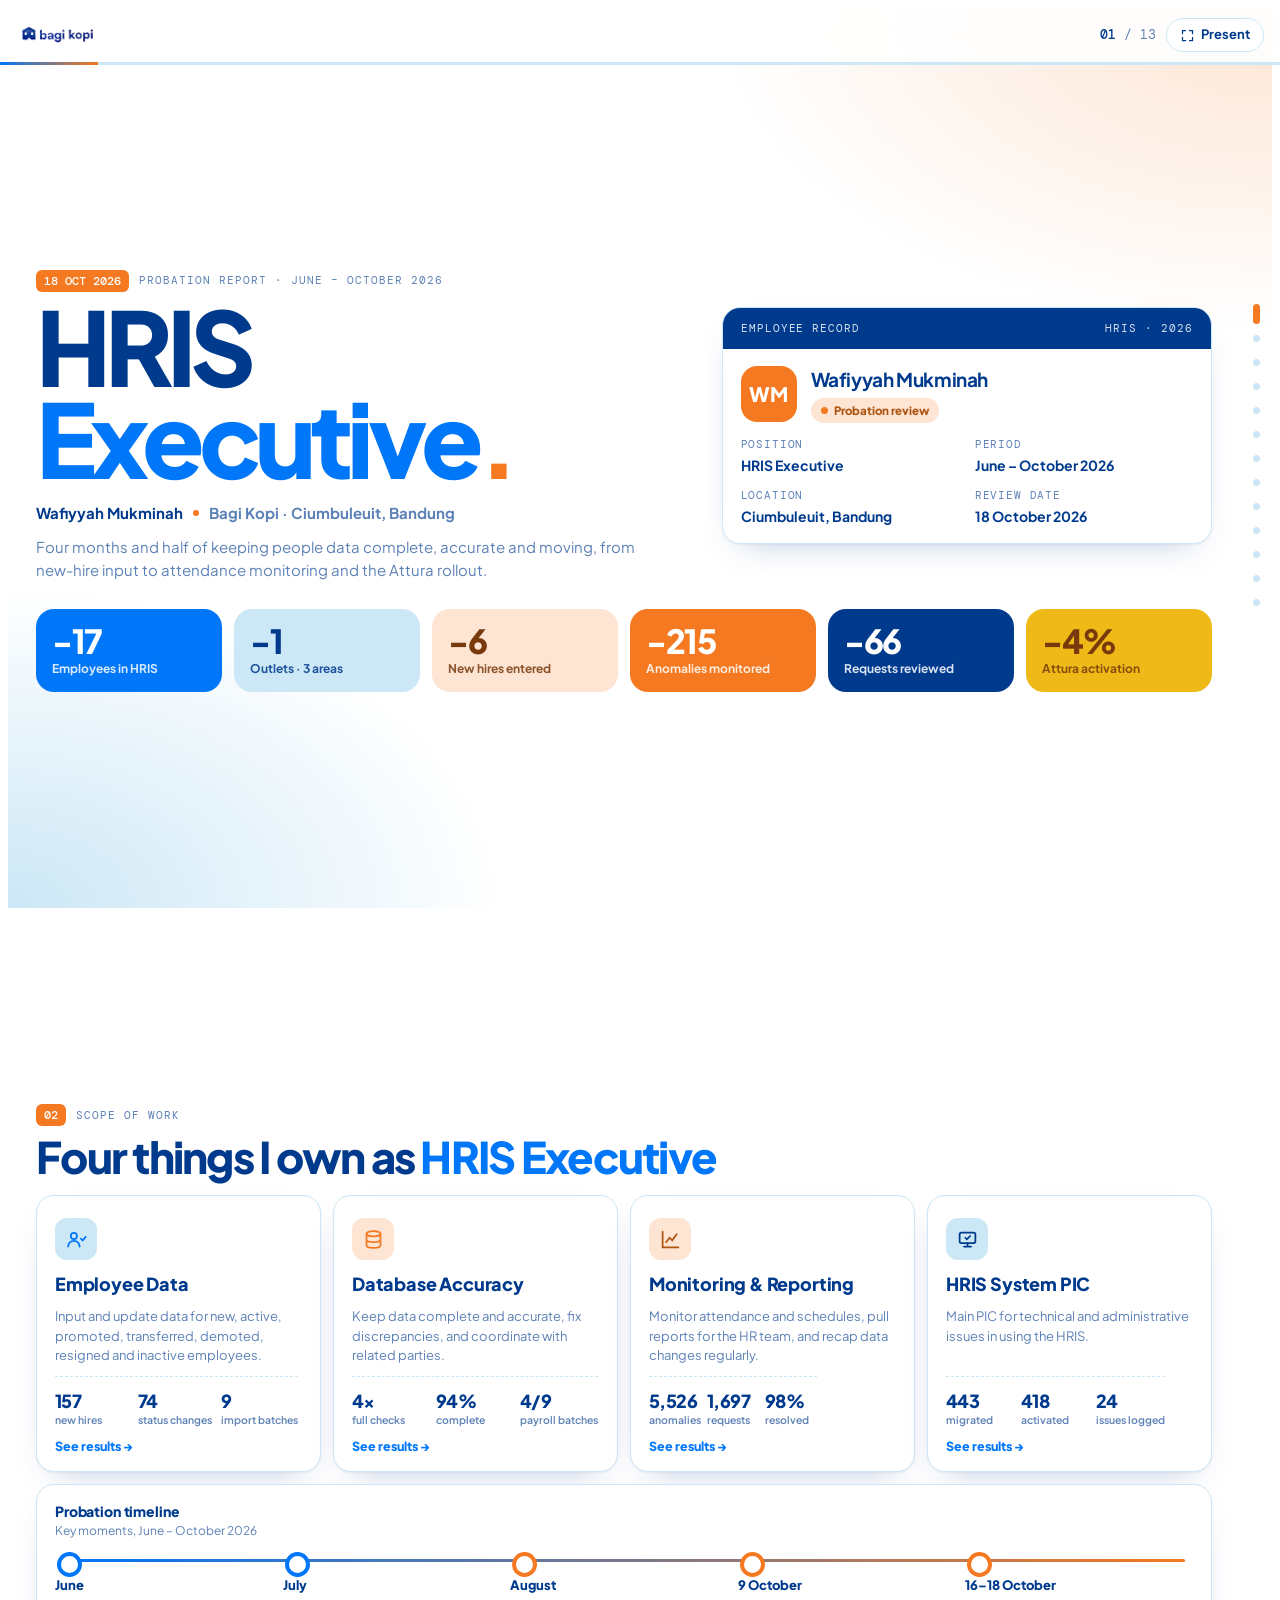
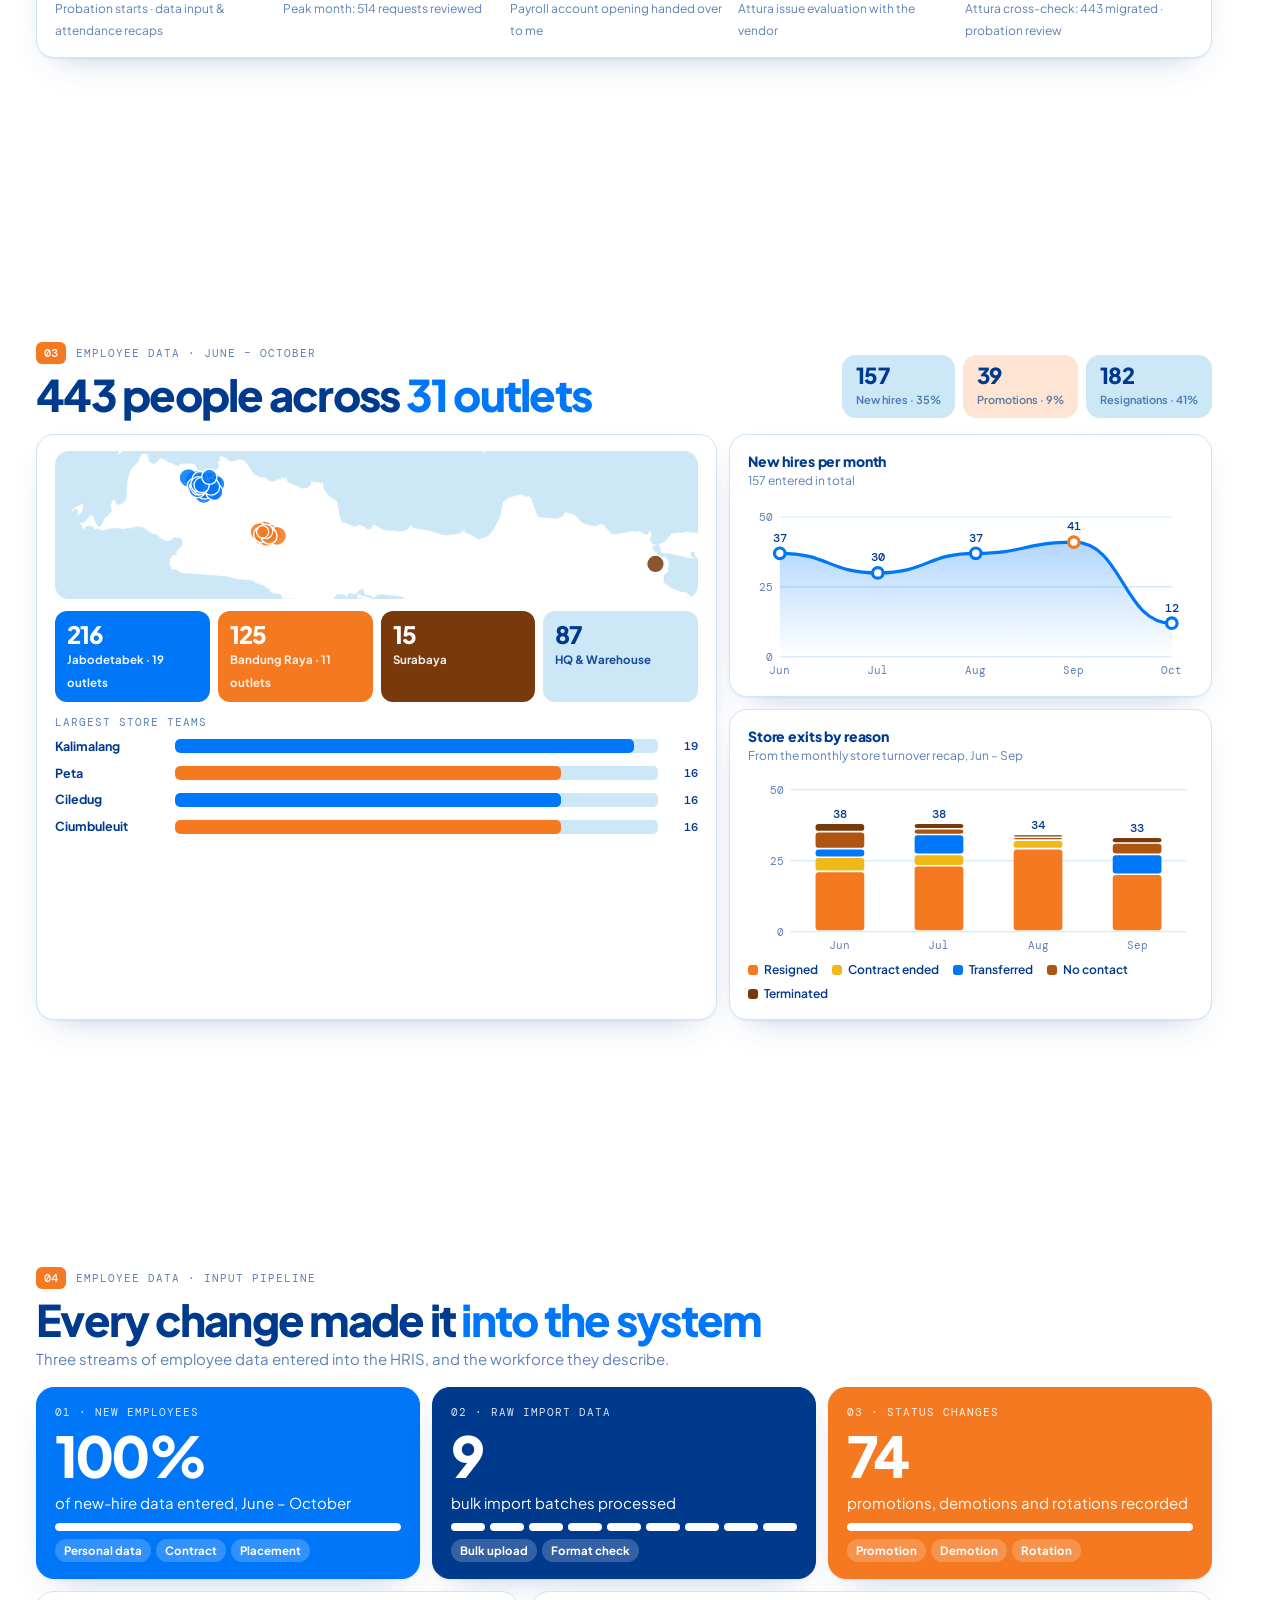
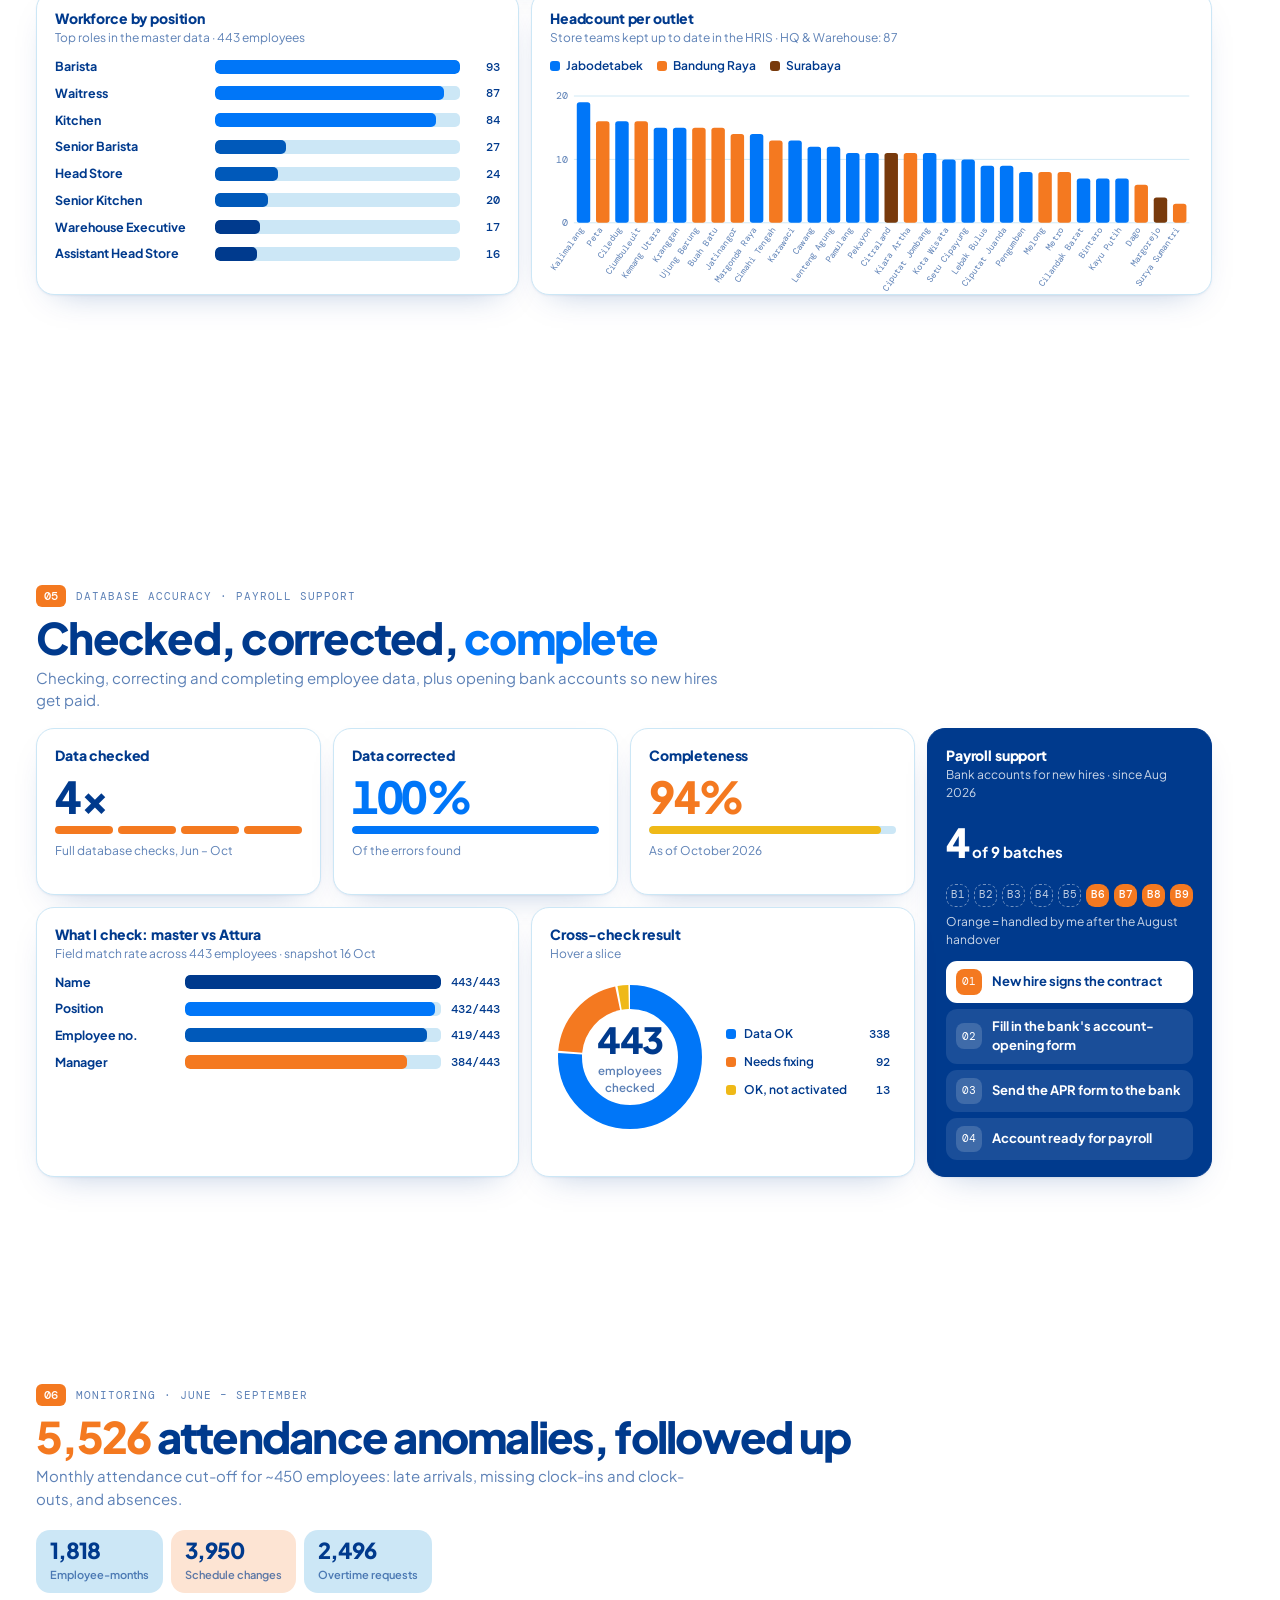
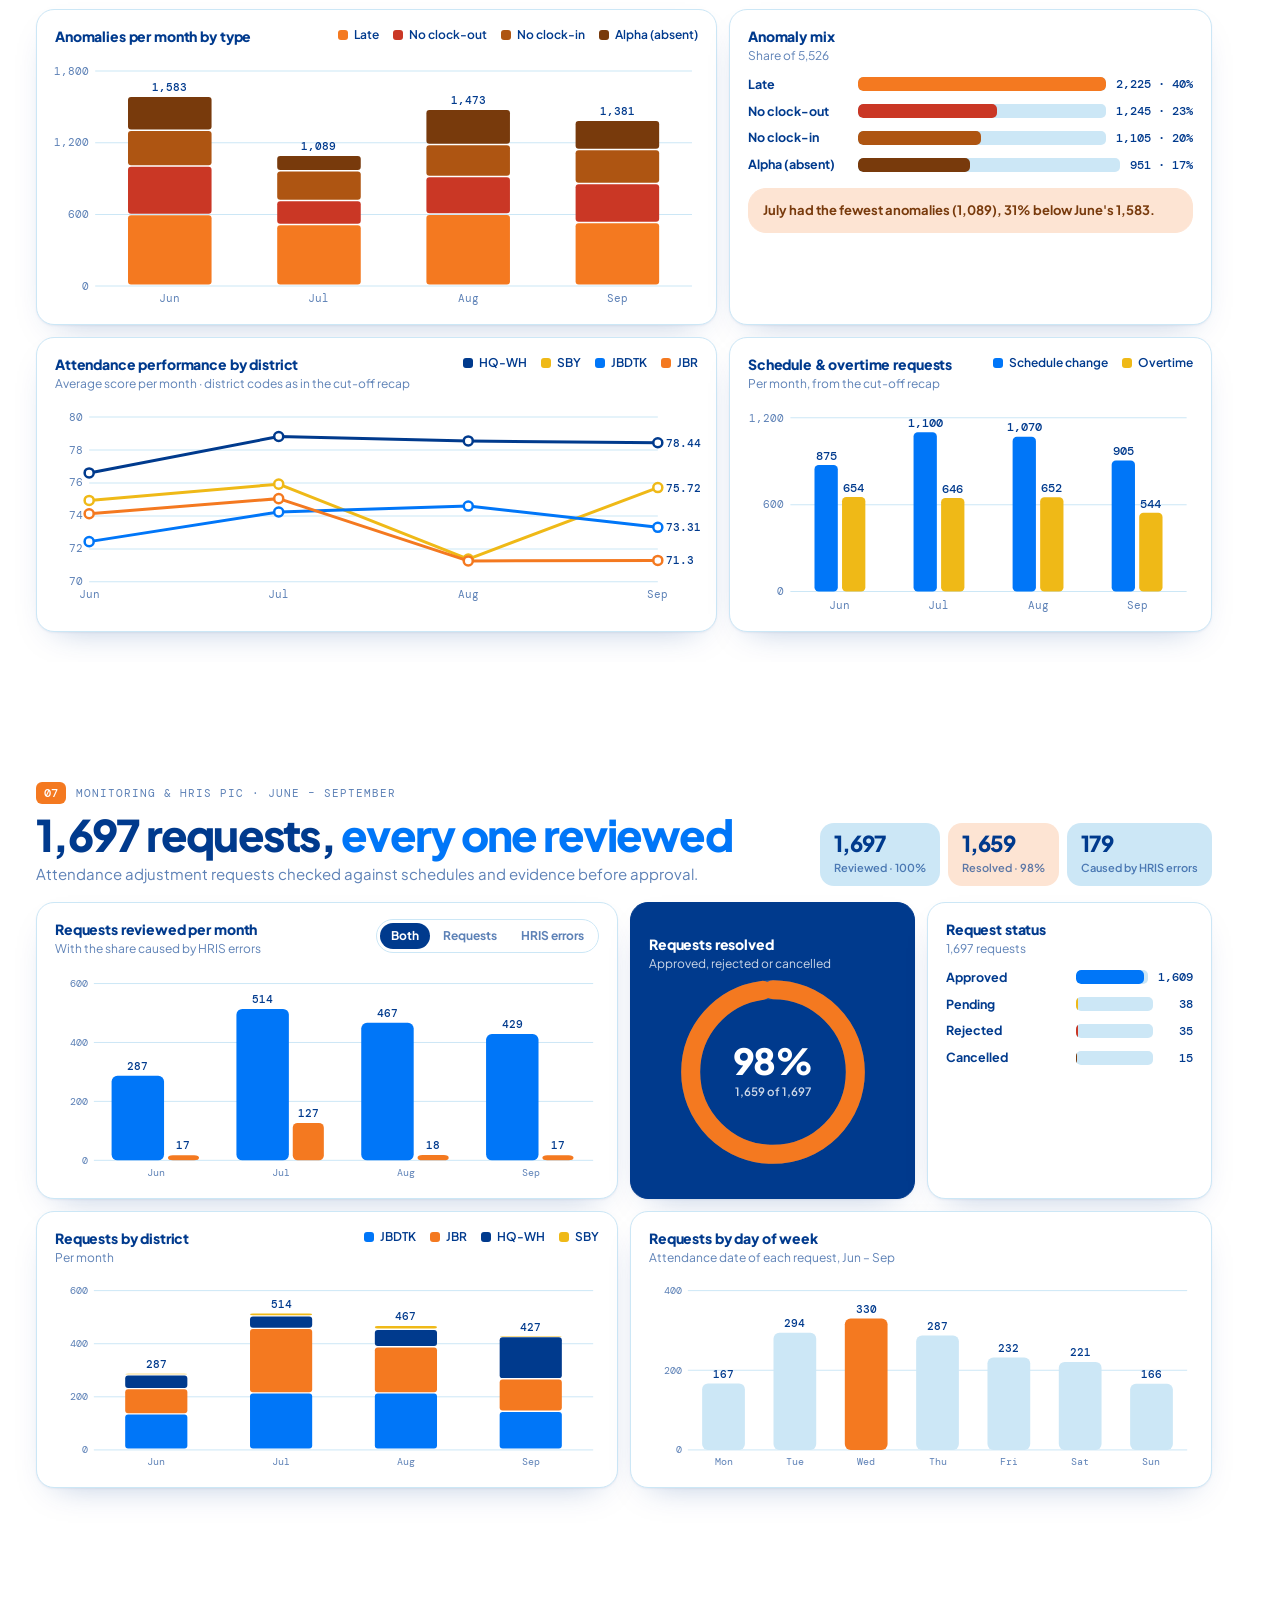
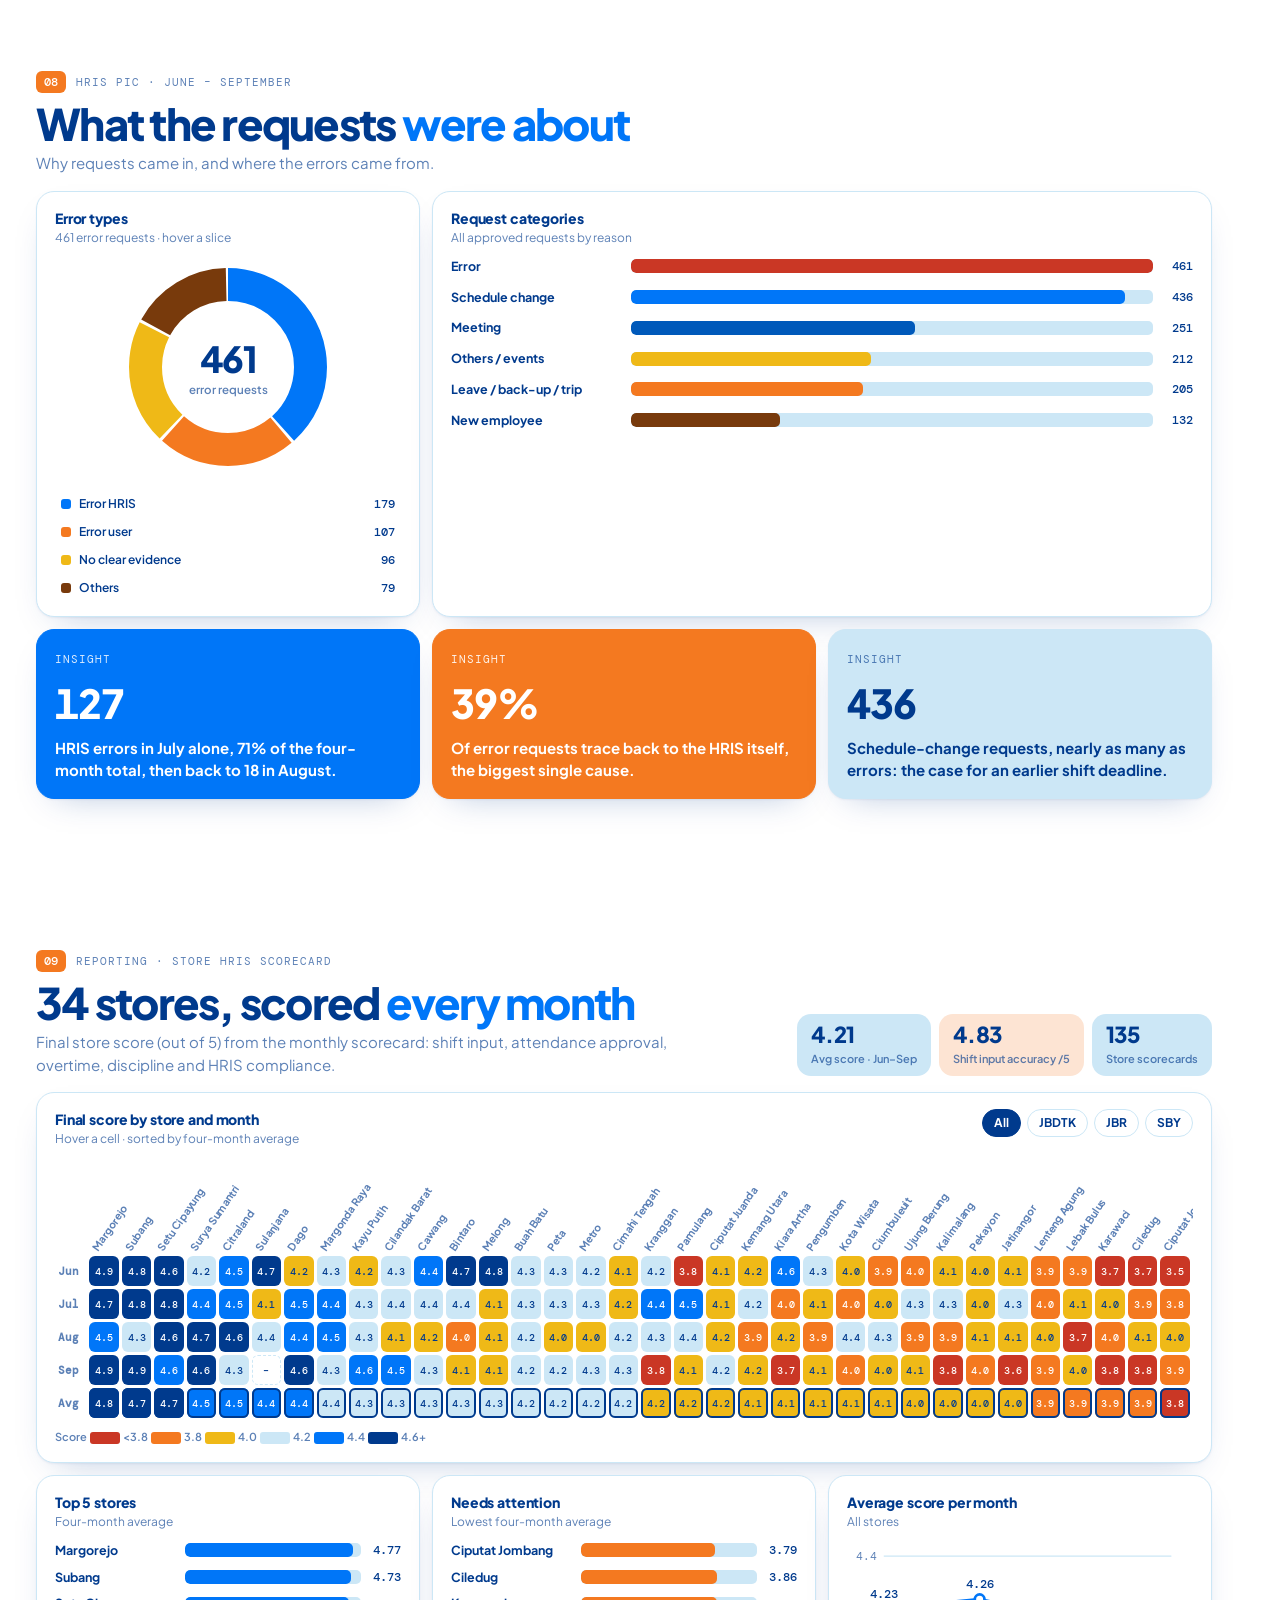
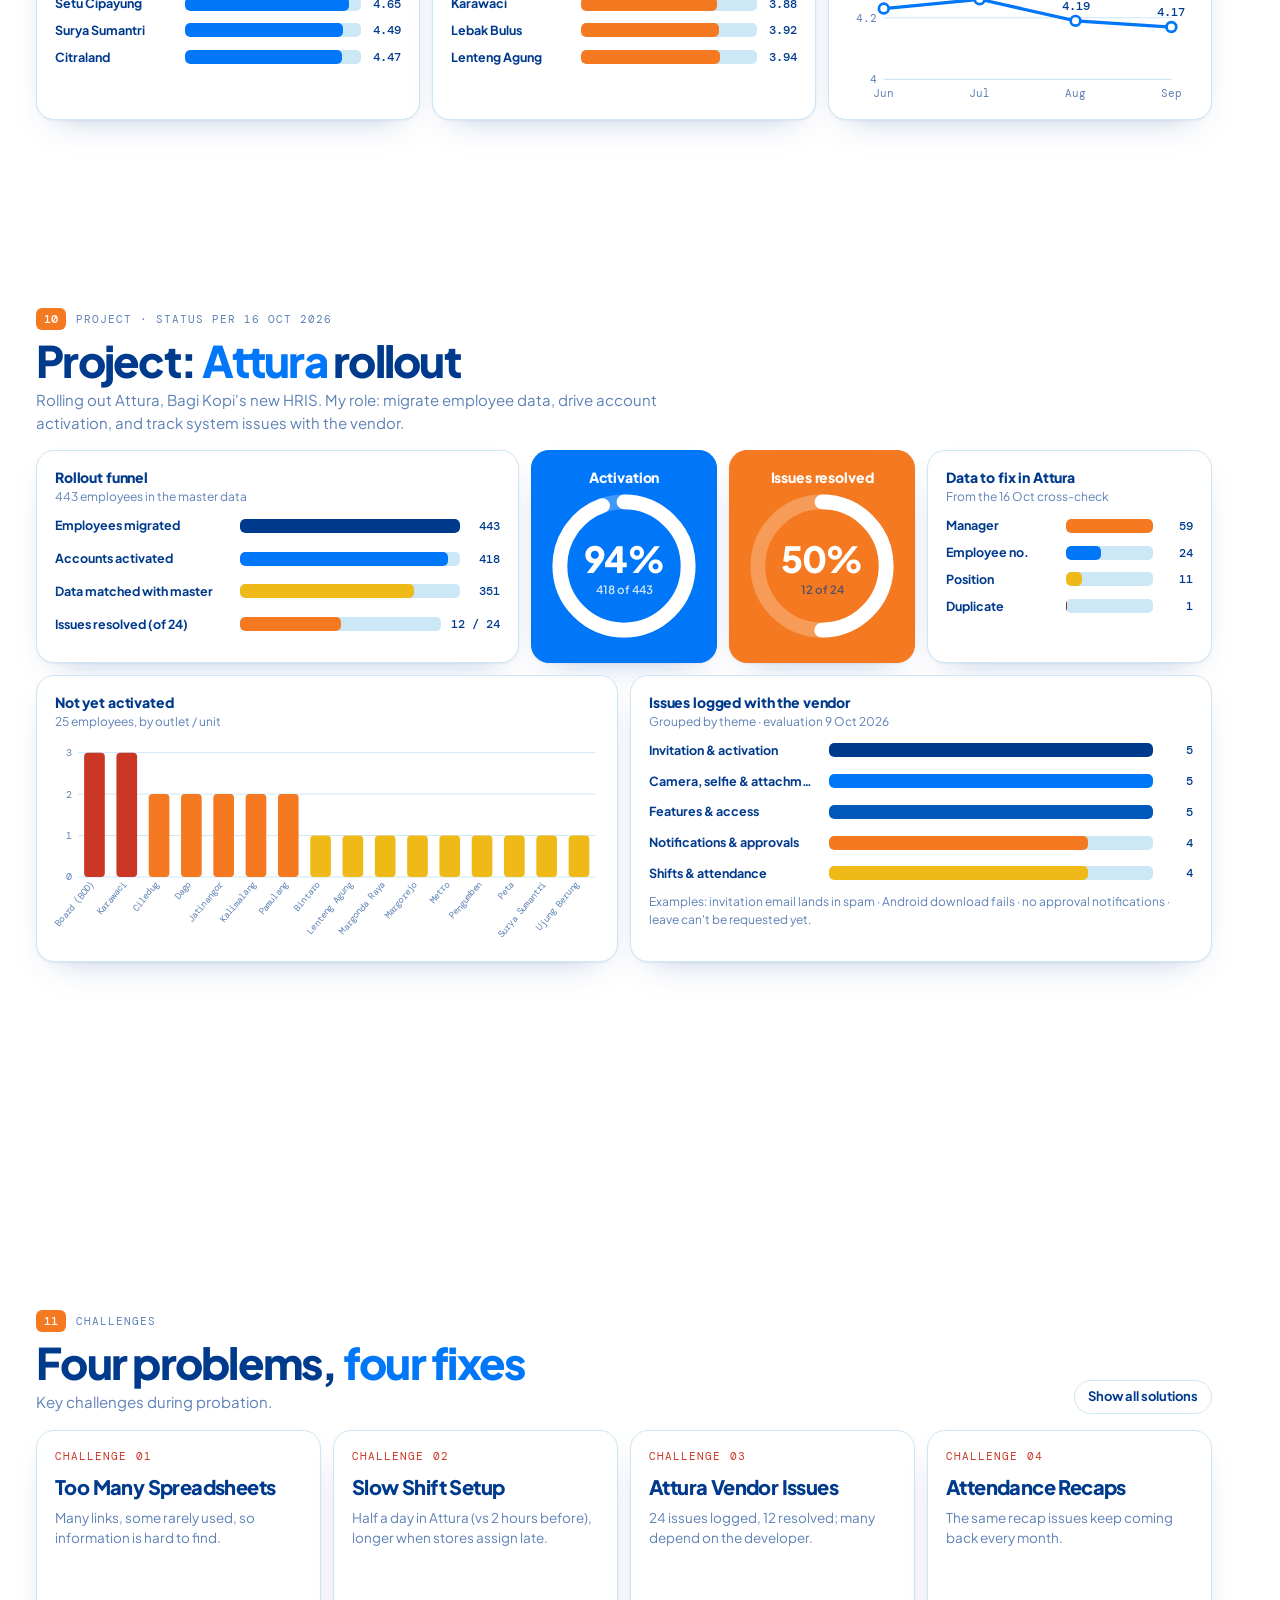
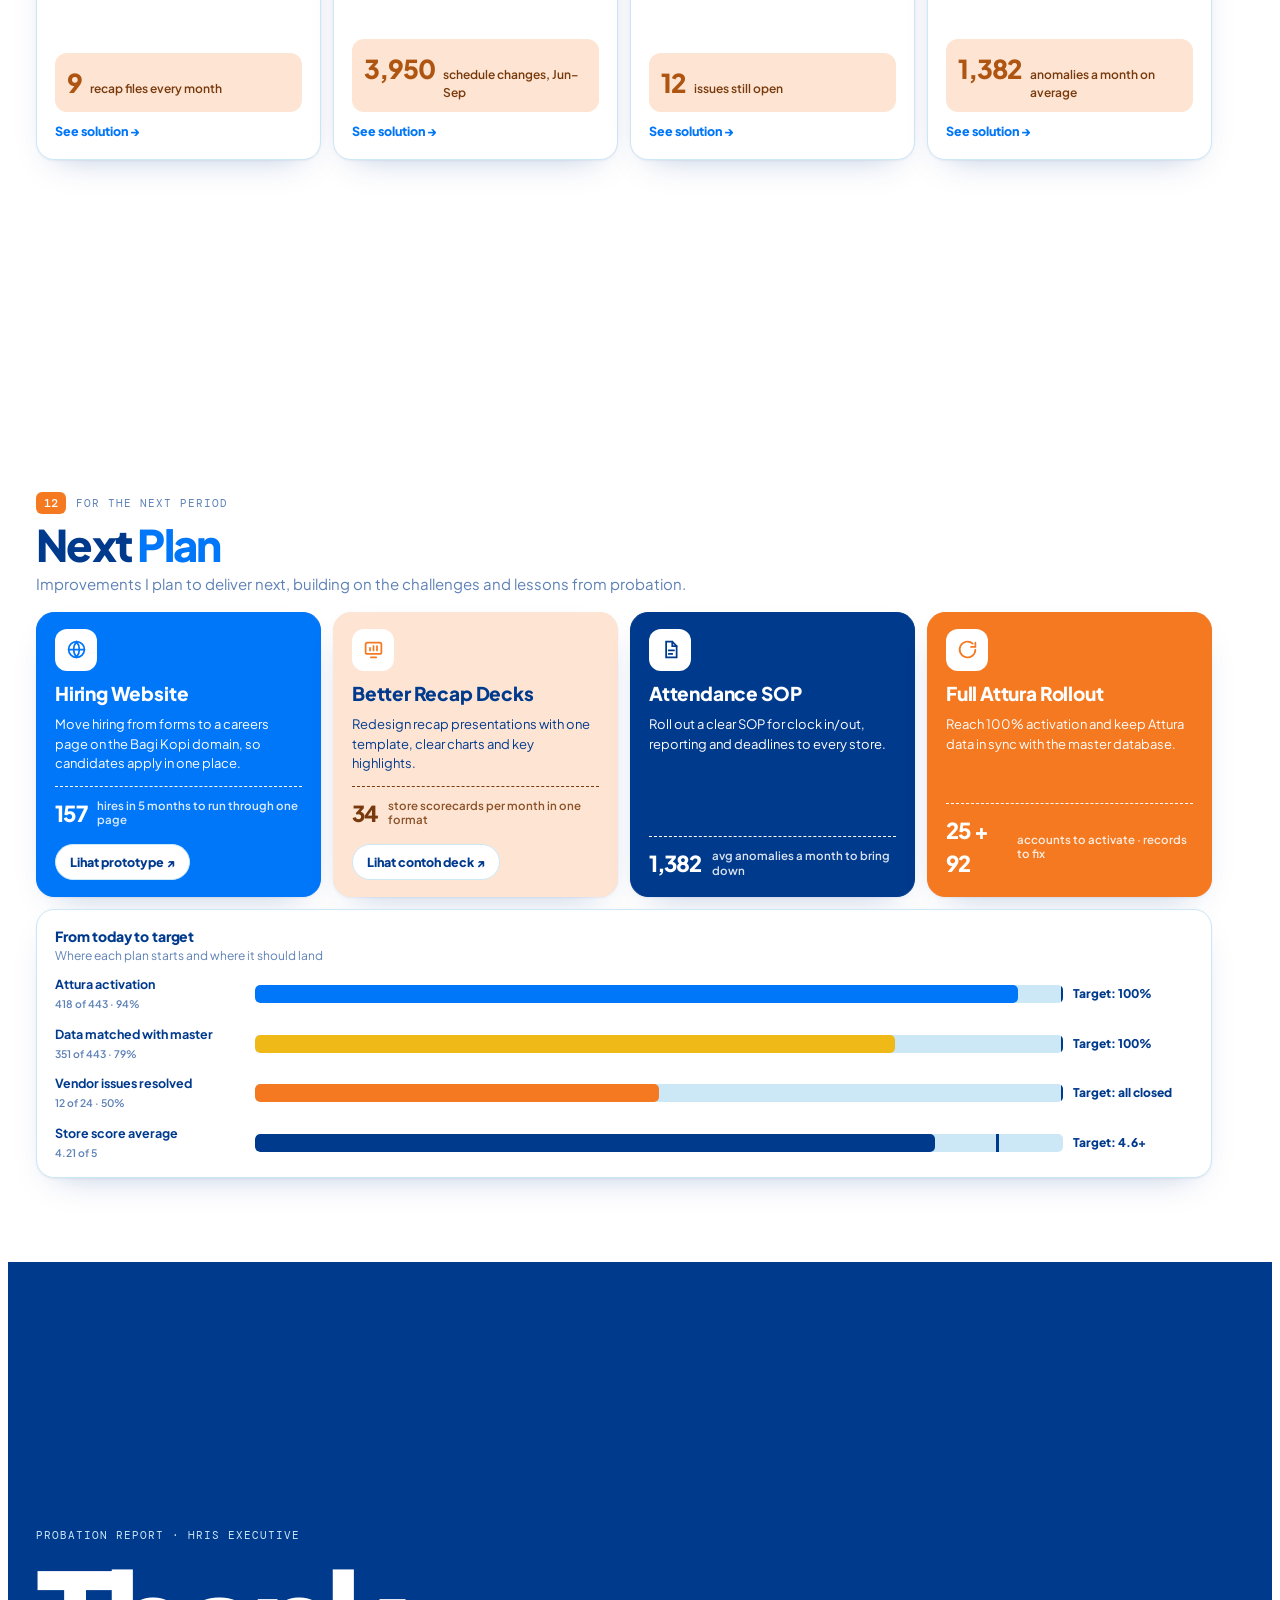
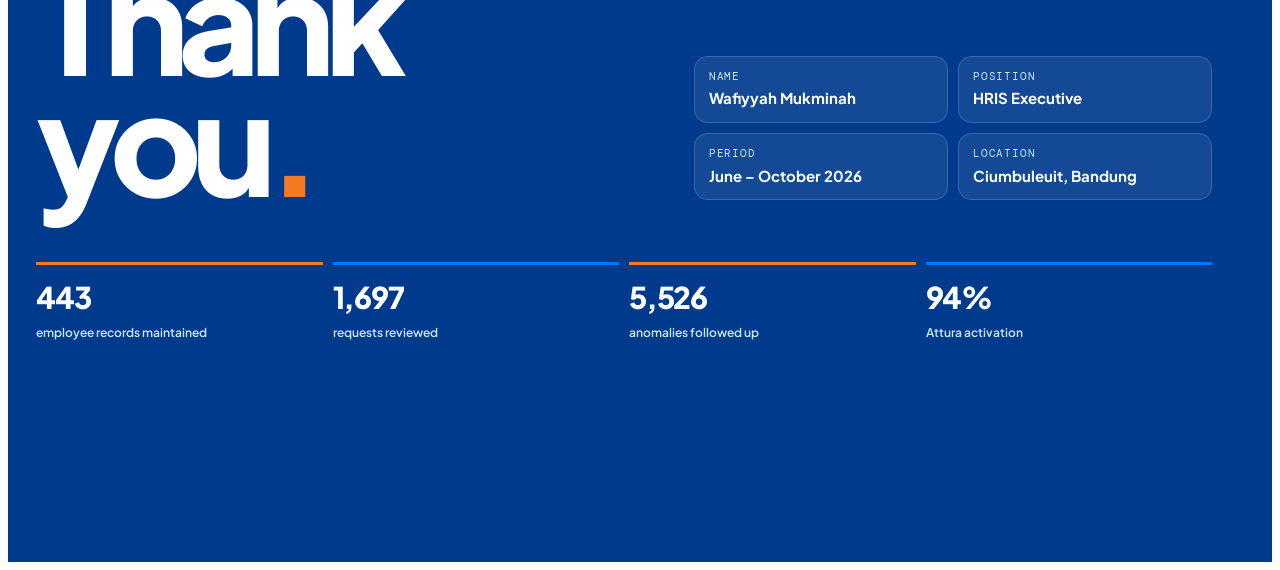
==== commit 5d794e16: "Update index.html" ====
--- a/index.html
+++ b/index.html
@@ -7,7 +7,7 @@
 
 <header class="top">
   <div class="top-in">
-    <a class="brand" href="#s1" aria-label="Back to cover"><img src="logo.png" alt="Bagi Kopi" style="height:30px;width:auto;display:block"></a>
+    <a class="brand" href="#s1" aria-label="Back to cover"><img src="Picture1.png" alt="Bagi Kopi" style="height:30px;width:auto;display:block"></a>
     <div class="top-r">
       <span class="counter" aria-live="polite"><b id="cur">01</b> / <span id="tot">13</span></span>
       <button class="ibtn" id="fs" type="button"><svg viewBox="0 0 24 24" fill="none" stroke="currentColor" stroke-width="2" stroke-linecap="round"><path d="M4 9V4h5M20 9V4h-5M4 15v5h5M20 15v5h-5"/></svg><span class="lbl">Present</span></button>
--- a/style.css
+++ b/style.css
@@ -0,0 +1,1710 @@
+[hidden] {
+    display: none !important
+}
+
+/* Layout: white scroll-snapped deck; every slide is a 12-column bento of real data. Palette is the brand's 11 hex values only. */
+:root {
+    --white: #ffffff;
+    --blue: #0076f8;
+    --orange: #f47920;
+    --peach: #fde4d3;
+    --yellow: #efb917;
+    --red: #ca3725;
+    --rust: #ae5512;
+    --brown: #783a0c;
+    --sky: #cce7f6;
+    --mid: #0059ba;
+    --navy: #003a8d;
+    --ink: var(--navy);
+    --soft: rgba(0, 58, 141, .64);
+    --line: var(--sky);
+    --shadow: 0 1px 2px rgba(0, 58, 141, .06), 0 14px 34px -20px rgba(0, 58, 141, .35);
+    --f: "Plus Jakarta Sans", system-ui, -apple-system, "Segoe UI", Roboto, sans-serif;
+    --m: "DM Mono", ui-monospace, SFMono-Regular, Menlo, Consolas, monospace;
+    color-scheme: light;
+}
+
+* {
+    box-sizing: border-box
+}
+
+html {
+    scroll-behavior: smooth;
+    background: var(--white)
+}
+
+body {
+    background: var(--white);
+    color: var(--ink);
+    font-family: var(--f);
+    font-size: 15px;
+    line-height: 1.5;
+    -webkit-font-smoothing: antialiased;
+    overflow-x: hidden
+}
+
+body::before {
+    content: "";
+    position: fixed;
+    inset: 0 0 auto;
+    height: env(safe-area-inset-top, 0px);
+    z-index: 60;
+    background: var(--white)
+}
+
+h1,
+h2,
+h3,
+p {
+    margin: 0
+}
+
+h1,
+h2 {
+    text-wrap: balance
+}
+
+button {
+    font: inherit;
+    color: inherit
+}
+
+a {
+    color: var(--blue)
+}
+
+:focus-visible {
+    outline: 2px solid var(--blue);
+    outline-offset: 3px;
+    border-radius: 6px
+}
+
+.lab {
+    font-family: var(--m);
+    font-size: 11px;
+    letter-spacing: .09em;
+    text-transform: uppercase;
+    color: var(--soft)
+}
+
+.n {
+    font-variant-numeric: tabular-nums;
+    font-weight: 800;
+    letter-spacing: -.03em
+}
+
+/* chrome */
+.top {
+    position: fixed;
+    inset: 0 0 auto;
+    z-index: 50;
+    padding-top: env(safe-area-inset-top, 0px);
+    background: rgba(255, 255, 255, .9);
+    backdrop-filter: blur(10px);
+    -webkit-backdrop-filter: blur(10px)
+}
+
+.top-in {
+    display: flex;
+    align-items: center;
+    justify-content: space-between;
+    gap: 12px;
+    height: 54px;
+    padding-left: max(16px, env(safe-area-inset-left, 0px));
+    padding-right: max(16px, env(safe-area-inset-right, 0px))
+}
+
+.brand {
+    display: flex;
+    align-items: center;
+    gap: 9px;
+    font-weight: 800;
+    color: var(--blue);
+    text-decoration: none;
+    letter-spacing: -.02em;
+    font-size: 17px
+}
+
+.bm {
+    width: 28px;
+    height: 28px;
+    border-radius: 9px;
+    background: var(--blue);
+    display: grid;
+    place-items: center
+}
+
+.bm svg {
+    width: 17px;
+    height: 17px
+}
+
+.brand span.lab {
+    font-weight: 400
+}
+
+.top-r {
+    display: flex;
+    align-items: center;
+    gap: 10px
+}
+
+.counter {
+    font-family: var(--m);
+    font-size: 13px;
+    color: var(--soft)
+}
+
+.counter b {
+    color: var(--navy);
+    font-weight: 500
+}
+
+.ibtn {
+    display: inline-flex;
+    align-items: center;
+    gap: 6px;
+    height: 34px;
+    padding: 0 13px;
+    border-radius: 999px;
+    border: 1px solid var(--sky);
+    background: var(--white);
+    cursor: pointer;
+    font-size: 13px;
+    font-weight: 700;
+    color: var(--navy)
+}
+
+.ibtn:hover {
+    background: var(--navy);
+    color: var(--white);
+    border-color: var(--navy)
+}
+
+.ibtn svg {
+    width: 15px;
+    height: 15px
+}
+
+.prog {
+    height: 3px;
+    background: var(--sky)
+}
+
+.prog i {
+    display: block;
+    height: 100%;
+    width: 8%;
+    background: linear-gradient(90deg, var(--blue), var(--orange));
+    transition: width .4s
+}
+
+.rail {
+    position: fixed;
+    right: max(14px, env(safe-area-inset-right, 0px));
+    top: 50%;
+    transform: translateY(-50%);
+    z-index: 40;
+    display: none;
+    flex-direction: column;
+    gap: 4px
+}
+
+.rail button {
+    position: relative;
+    width: 20px;
+    height: 20px;
+    border: 0;
+    background: none;
+    cursor: pointer;
+    display: grid;
+    place-items: center;
+    padding: 0
+}
+
+.rail button::before {
+    content: "";
+    width: 7px;
+    height: 7px;
+    border-radius: 50%;
+    background: var(--sky);
+    transition: .25s
+}
+
+.rail button[aria-current="true"]::before {
+    background: var(--orange);
+    height: 20px;
+    border-radius: 5px
+}
+
+.rail button span {
+    position: absolute;
+    right: 28px;
+    white-space: nowrap;
+    font-size: 12px;
+    font-weight: 700;
+    background: var(--navy);
+    color: var(--white);
+    padding: 4px 9px;
+    border-radius: 6px;
+    opacity: 0;
+    pointer-events: none;
+    transition: .2s
+}
+
+.rail button:hover span,
+.rail button:focus-visible span {
+    opacity: 1
+}
+
+@media (min-width:1100px) {
+    .rail {
+        display: flex
+    }
+}
+
+/* slides */
+.slide {
+    position: relative;
+    min-height: 100svh;
+    display: flex;
+    flex-direction: column;
+    justify-content: center;
+    padding-block: 76px 30px;
+    padding-left: max(16px, env(safe-area-inset-left, 0px));
+    padding-right: max(16px, env(safe-area-inset-right, 0px));
+    background: var(--white)
+}
+
+.wrap {
+    width: 100%;
+    max-width: 1380px;
+    margin: 0 auto
+}
+
+@media (min-width:1100px) {
+    .wrap {
+        padding-inline: 12px 44px
+    }
+}
+
+@media (min-width:1100px) and (min-height:700px) {
+    html {
+        scroll-snap-type: y proximity
+    }
+
+    .slide {
+        scroll-snap-align: start
+    }
+}
+
+.shead {
+    display: flex;
+    justify-content: space-between;
+    align-items: flex-end;
+    gap: 20px 32px;
+    flex-wrap: wrap;
+    margin-bottom: 16px
+}
+
+.eb {
+    display: flex;
+    align-items: center;
+    gap: 10px;
+    margin-bottom: 8px
+}
+
+.eb .no {
+    font-family: var(--m);
+    font-size: 12px;
+    font-weight: 500;
+    color: var(--white);
+    background: var(--orange);
+    padding: 2px 8px;
+    border-radius: 6px
+}
+
+.h2 {
+    font-size: clamp(28px, 3.4vw, 46px);
+    line-height: 1.04;
+    letter-spacing: -.04em;
+    font-weight: 800
+}
+
+.h2 em {
+    font-style: normal;
+    color: var(--blue)
+}
+
+.lede {
+    color: var(--soft);
+    font-size: 15px;
+    max-width: 62ch;
+    margin-top: 6px
+}
+
+.strip {
+    display: flex;
+    gap: 8px;
+    flex-wrap: wrap
+}
+
+.strip div {
+    padding: 8px 14px;
+    border-radius: 14px;
+    background: var(--sky);
+    min-width: 96px
+}
+
+.strip div:nth-child(2n) {
+    background: var(--peach)
+}
+
+.strip b {
+    display: block;
+    font-size: 22px;
+    font-weight: 800;
+    letter-spacing: -.03em;
+    line-height: 1.1
+}
+
+.strip span {
+    font-size: 11px;
+    font-weight: 600;
+    color: var(--soft)
+}
+
+.bento {
+    display: grid;
+    grid-template-columns: repeat(12, minmax(0, 1fr));
+    gap: 12px
+}
+
+.c {
+    background: var(--white);
+    border: 1px solid var(--sky);
+    border-radius: 18px;
+    padding: 16px 18px;
+    box-shadow: var(--shadow);
+    min-width: 0;
+    position: relative;
+    overflow: hidden
+}
+
+.c h3 {
+    font-size: 14px;
+    font-weight: 800;
+    letter-spacing: -.01em
+}
+
+.c .sub {
+    font-size: 12px;
+    color: var(--soft)
+}
+
+.ch {
+    display: flex;
+    justify-content: space-between;
+    align-items: flex-start;
+    gap: 10px;
+    flex-wrap: wrap;
+    margin-bottom: 10px
+}
+
+.c.navy {
+    background: var(--navy);
+    color: var(--white);
+    border-color: var(--navy)
+}
+
+.c.blue {
+    background: var(--blue);
+    color: var(--white);
+    border-color: var(--blue)
+}
+
+.c.orange {
+    background: var(--orange);
+    color: var(--white);
+    border-color: var(--orange)
+}
+
+.c.peach {
+    background: var(--peach);
+    border-color: var(--peach)
+}
+
+.c.skyf {
+    background: var(--sky);
+    border-color: var(--sky)
+}
+
+.c.navy .sub,
+.c.blue .sub,
+.c.orange .sub {
+    color: rgba(255, 255, 255, .8)
+}
+
+.s2 {
+    grid-column: span 2
+}
+
+.s3 {
+    grid-column: span 3
+}
+
+.s4 {
+    grid-column: span 4
+}
+
+.s5 {
+    grid-column: span 5
+}
+
+.s6 {
+    grid-column: span 6
+}
+
+.s7 {
+    grid-column: span 7
+}
+
+.s8 {
+    grid-column: span 8
+}
+
+.s9 {
+    grid-column: span 9
+}
+
+.s12 {
+    grid-column: span 12
+}
+
+.r2 {
+    grid-row: span 2
+}
+
+svg.ch-svg {
+    width: 100%;
+    height: auto;
+    display: block;
+    overflow: visible
+}
+
+.ax {
+    font-family: var(--m);
+    font-size: 10.5px;
+    fill: var(--soft)
+}
+
+.gl {
+    stroke: var(--sky);
+    stroke-width: 1
+}
+
+.vl {
+    font-family: var(--m);
+    font-size: 11px;
+    fill: var(--navy);
+    font-weight: 500
+}
+
+.leg {
+    display: flex;
+    flex-wrap: wrap;
+    gap: 6px 14px;
+    font-size: 12px;
+    font-weight: 600
+}
+
+.leg i {
+    display: inline-block;
+    width: 10px;
+    height: 10px;
+    border-radius: 3px;
+    margin-right: 6px;
+    vertical-align: -1px
+}
+
+.seg {
+    display: inline-flex;
+    border: 1px solid var(--sky);
+    border-radius: 999px;
+    padding: 3px;
+    gap: 2px
+}
+
+.seg button {
+    border: 0;
+    background: none;
+    padding: 4px 11px;
+    border-radius: 999px;
+    font-size: 12px;
+    font-weight: 700;
+    cursor: pointer;
+    color: var(--soft)
+}
+
+.seg button[aria-pressed="true"] {
+    background: var(--navy);
+    color: var(--white)
+}
+
+.bar {
+    height: 8px;
+    border-radius: 99px;
+    background: var(--sky);
+    overflow: hidden
+}
+
+.bar i {
+    display: block;
+    height: 100%;
+    border-radius: inherit;
+    background: var(--blue)
+}
+
+.hb {
+    display: grid;
+    grid-template-columns: var(--lw, 120px) minmax(0, 1fr) auto;
+    gap: 6px 10px;
+    align-items: center;
+    font-size: 12.5px
+}
+
+.hb>span:first-child {
+    font-weight: 700;
+    overflow: hidden;
+    text-overflow: ellipsis;
+    white-space: nowrap
+}
+
+.hb .t {
+    height: 14px;
+    border-radius: 5px;
+    background: var(--sky);
+    overflow: hidden
+}
+
+.hb .t i {
+    display: block;
+    height: 100%;
+    border-radius: 5px
+}
+
+.hb b {
+    font-family: var(--m);
+    font-size: 12px;
+    font-weight: 500;
+    min-width: 30px;
+    text-align: right
+}
+
+.rows {
+    display: grid;
+    gap: 8px
+}
+
+.tipbox {
+    position: fixed;
+    pointer-events: none;
+    z-index: 80;
+    background: var(--navy);
+    color: var(--white);
+    font-size: 12px;
+    font-weight: 600;
+    padding: 6px 10px;
+    border-radius: 8px;
+    opacity: 0;
+    transition: opacity .12s;
+    transform: translate(-50%, calc(-100% - 12px));
+    white-space: nowrap
+}
+
+.tipbox small {
+    display: block;
+    font-weight: 400;
+    opacity: .8;
+    font-size: 11px
+}
+
+.pill {
+    display: inline-flex;
+    align-items: center;
+    gap: 6px;
+    font-size: 11.5px;
+    font-weight: 800;
+    padding: 4px 10px;
+    border-radius: 999px;
+    background: var(--peach);
+    color: var(--rust)
+}
+
+.pill::before {
+    content: "";
+    width: 7px;
+    height: 7px;
+    border-radius: 50%;
+    background: var(--orange)
+}
+
+@media (prefers-reduced-motion:no-preference) {
+    .play .grow {
+        animation: grow 1s cubic-bezier(.2, .7, .2, 1) both
+    }
+
+    .play .growy {
+        animation: growy .9s cubic-bezier(.2, .7, .2, 1) both
+    }
+
+    .play .rise {
+        animation: rise .6s cubic-bezier(.2, .7, .2, 1) both
+    }
+
+    .play .draw {
+        animation: draw 1.4s ease both
+    }
+
+    .pill::before {
+        animation: pulse 1.8s infinite
+    }
+}
+
+@keyframes grow {
+    from {
+        transform: scaleX(0)
+    }
+}
+
+@keyframes growy {
+    from {
+        transform: scaleY(0)
+    }
+}
+
+@keyframes rise {
+    from {
+        transform: translateY(12px);
+        opacity: .2
+    }
+}
+
+@keyframes draw {
+    from {
+        stroke-dashoffset: var(--len, 1000)
+    }
+}
+
+@keyframes pulse {
+    50% {
+        opacity: .25
+    }
+}
+
+.grow {
+    transform-origin: left center
+}
+
+.growy {
+    transform-box: fill-box;
+    transform-origin: bottom
+}
+
+/* cover */
+#s1 {
+    background: radial-gradient(900px 520px at 100% 0%, var(--peach), transparent 62%), radial-gradient(800px 520px at 0% 100%, var(--sky), transparent 62%), var(--white)
+}
+
+.cover {
+    display: grid;
+    grid-template-columns: minmax(0, 1.3fr) minmax(0, 1fr);
+    gap: 28px 48px;
+    align-items: center
+}
+
+.cover h1 {
+    font-size: clamp(46px, 8vw, 118px);
+    line-height: .9;
+    letter-spacing: -.06em;
+    font-weight: 800
+}
+
+.cover h1 span {
+    color: var(--blue)
+}
+
+.cover h1 i {
+    font-style: normal;
+    color: var(--orange)
+}
+
+.who {
+    display: flex;
+    gap: 10px;
+    align-items: center;
+    margin-top: 18px;
+    flex-wrap: wrap;
+    font-weight: 700
+}
+
+.who .dot {
+    width: 6px;
+    height: 6px;
+    border-radius: 50%;
+    background: var(--orange)
+}
+
+.hint {
+    display: flex;
+    align-items: center;
+    gap: 6px;
+    margin-top: 18px;
+    font-size: 12.5px;
+    color: var(--soft);
+    flex-wrap: wrap
+}
+
+kbd {
+    font-family: var(--m);
+    font-size: 11px;
+    border: 1px solid var(--sky);
+    border-bottom-width: 2px;
+    border-radius: 6px;
+    padding: 1px 6px;
+    background: var(--white);
+    color: var(--navy)
+}
+
+.rec {
+    padding: 0
+}
+
+.rec-top {
+    display: flex;
+    justify-content: space-between;
+    padding: 12px 18px;
+    background: var(--navy);
+    color: var(--white)
+}
+
+.rec-top .lab {
+    color: rgba(255, 255, 255, .85)
+}
+
+.rec-id {
+    display: flex;
+    gap: 14px;
+    align-items: center;
+    padding: 16px 18px 4px
+}
+
+.av {
+    width: 56px;
+    height: 56px;
+    border-radius: 16px;
+    background: var(--orange);
+    color: var(--white);
+    display: grid;
+    place-items: center;
+    font-weight: 800;
+    font-size: 20px;
+    flex: none
+}
+
+.rec-id b {
+    font-size: 19px;
+    display: block;
+    letter-spacing: -.02em;
+    margin-bottom: 4px
+}
+
+.rec dl {
+    margin: 0;
+    padding: 10px 18px 16px;
+    display: grid;
+    grid-template-columns: 1fr 1fr;
+    gap: 12px 16px
+}
+
+.rec dt {
+    font-family: var(--m);
+    font-size: 10.5px;
+    letter-spacing: .08em;
+    text-transform: uppercase;
+    color: var(--soft)
+}
+
+.rec dd {
+    margin: 2px 0 0;
+    font-weight: 700;
+    font-size: 14px
+}
+
+.glance {
+    grid-column: 1/-1;
+    display: grid;
+    grid-template-columns: repeat(6, minmax(0, 1fr));
+    gap: 12px
+}
+
+.gt {
+    border-radius: 18px;
+    padding: 14px 16px;
+    display: flex;
+    flex-direction: column;
+    gap: 2px;
+    min-width: 0
+}
+
+.gt b {
+    font-size: clamp(24px, 2.6vw, 36px);
+    font-weight: 800;
+    letter-spacing: -.04em;
+    line-height: 1.05
+}
+
+.gt span {
+    font-size: 12px;
+    font-weight: 700;
+    opacity: .85
+}
+
+/* scope */
+.sc {
+    display: flex;
+    flex-direction: column;
+    gap: 10px;
+    cursor: pointer;
+    text-align: left;
+    font: inherit;
+    transition: transform .25s, box-shadow .25s
+}
+
+.sc:hover,
+.sc:focus-visible {
+    transform: translateY(-4px)
+}
+
+.sc .band {
+    height: 6px;
+    margin: -16px -18px 6px;
+}
+
+.sc .ic {
+    width: 42px;
+    height: 42px;
+    border-radius: 12px;
+    display: grid;
+    place-items: center
+}
+
+.sc .ic svg {
+    width: 21px;
+    height: 21px
+}
+
+.sc h3 {
+    font-size: 18px
+}
+
+.sc p {
+    font-size: 13px;
+    color: var(--soft);
+    flex: 1
+}
+
+.kv {
+    display: grid;
+    grid-template-columns: repeat(3, minmax(0, 1fr));
+    gap: 6px;
+    border-top: 1px dashed var(--sky);
+    padding-top: 10px
+}
+
+.kv b {
+    display: block;
+    font-size: 18px;
+    font-weight: 800;
+    letter-spacing: -.03em
+}
+
+.kv span {
+    font-size: 10.5px;
+    font-weight: 600;
+    color: var(--soft);
+    line-height: 1.2;
+    display: block
+}
+
+.sc .go {
+    font-size: 12.5px;
+    font-weight: 800;
+    color: var(--blue)
+}
+
+.tl {
+    display: grid;
+    grid-template-columns: repeat(5, minmax(0, 1fr));
+    gap: 0;
+    position: relative;
+    margin-top: 6px
+}
+
+.tl::before {
+    content: "";
+    position: absolute;
+    left: 8px;
+    right: 8px;
+    top: 9px;
+    height: 3px;
+    background: linear-gradient(90deg, var(--blue), var(--orange));
+    border-radius: 3px
+}
+
+.tl div {
+    position: relative;
+    padding: 26px 12px 0 0
+}
+
+.tl div::before {
+    content: "";
+    position: absolute;
+    top: 2px;
+    left: 2px;
+    width: 17px;
+    height: 17px;
+    border-radius: 50%;
+    background: var(--white);
+    border: 4px solid var(--blue)
+}
+
+.tl div:nth-child(n+3)::before {
+    border-color: var(--orange)
+}
+
+.tl b {
+    display: block;
+    font-size: 13px;
+    font-weight: 800
+}
+
+.tl span {
+    font-size: 12px;
+    color: var(--soft)
+}
+
+/* map */
+.mapbox {
+    position: relative;
+    border-radius: 14px;
+    background: var(--sky);
+    overflow: hidden
+}
+
+.mapbox svg {
+    display: block;
+    width: 100%;
+    height: auto
+}
+
+.land {
+    fill: var(--white);
+    stroke: var(--sky);
+    stroke-width: .8
+}
+
+.pin {
+    cursor: pointer;
+    transition: opacity .3s;
+    stroke: var(--white)
+}
+
+.pin.dim {
+    opacity: .12
+}
+
+.chips {
+    display: flex;
+    flex-wrap: wrap;
+    gap: 6px
+}
+
+.chip {
+    display: inline-flex;
+    align-items: center;
+    gap: 6px;
+    border: 1px solid var(--sky);
+    background: var(--white);
+    border-radius: 999px;
+    padding: 4px 11px;
+    font-size: 12px;
+    font-weight: 700;
+    cursor: pointer;
+    color: var(--navy)
+}
+
+.chip i {
+    width: 9px;
+    height: 9px;
+    border-radius: 50%
+}
+
+.chip[aria-pressed="true"] {
+    background: var(--navy);
+    color: var(--white);
+    border-color: var(--navy)
+}
+
+/* pipeline */
+.stage {
+    display: flex;
+    flex-direction: column;
+    gap: 8px
+}
+
+.stage .big {
+    font-size: clamp(40px, 4.4vw, 60px);
+    font-weight: 800;
+    letter-spacing: -.05em;
+    line-height: 1
+}
+
+.stage ul {
+    margin: 0;
+    padding: 0;
+    list-style: none;
+    display: flex;
+    flex-wrap: wrap;
+    gap: 5px
+}
+
+.stage li {
+    font-size: 11.5px;
+    font-weight: 700;
+    padding: 3px 9px;
+    border-radius: 999px;
+    background: rgba(255, 255, 255, .2)
+}
+
+.c.white-stage li {
+    background: var(--sky)
+}
+
+.ticks {
+    display: flex;
+    gap: 5px
+}
+
+.ticks i {
+    flex: 1;
+    height: 8px;
+    border-radius: 99px;
+    background: var(--white)
+}
+
+.ticks.o i {
+    background: var(--orange)
+}
+
+/* rings / donuts */
+.ring {
+    position: relative;
+    width: 100%;
+    max-width: 190px;
+    margin: 4px auto 0;
+    aspect-ratio: 1
+}
+
+.ring svg {
+    width: 100%;
+    height: 100%;
+    transform: rotate(-90deg)
+}
+
+.ring .ctr {
+    position: absolute;
+    inset: 0;
+    display: grid;
+    place-items: center;
+    text-align: center;
+    padding: 30px
+}
+
+.ring .ctr b {
+    font-size: 36px;
+    font-weight: 800;
+    letter-spacing: -.04em;
+    line-height: 1;
+    display: block
+}
+
+.ring .ctr small {
+    font-size: 11.5px;
+    color: var(--soft);
+    display: block;
+    margin-top: 4px;
+    font-weight: 600
+}
+
+.c.navy .ring .ctr small,
+.c.blue .ring .ctr small {
+    color: rgba(255, 255, 255, .8)
+}
+
+.donut circle.s {
+    fill: none;
+    cursor: pointer;
+    transition: opacity .2s, stroke-width .2s
+}
+
+.donut:hover circle.s {
+    opacity: .4
+}
+
+.donut circle.s.on {
+    opacity: 1
+}
+
+.dleg {
+    display: grid;
+    gap: 4px;
+    margin-top: 10px;
+    font-size: 12px
+}
+
+.dleg button {
+    all: unset;
+    cursor: pointer;
+    display: flex;
+    align-items: center;
+    gap: 8px;
+    padding: 3px 6px;
+    border-radius: 7px;
+    font-weight: 600
+}
+
+.dleg button:hover,
+.dleg button:focus-visible {
+    background: var(--sky)
+}
+
+.dleg i {
+    width: 10px;
+    height: 10px;
+    border-radius: 3px;
+    flex: none
+}
+
+.dleg b {
+    margin-left: auto;
+    font-family: var(--m);
+    font-weight: 500
+}
+
+/* payroll */
+.batches {
+    display: grid;
+    grid-template-columns: repeat(9, minmax(0, 1fr));
+    gap: 5px;
+    margin: 12px 0 6px
+}
+
+.batches span {
+    aspect-ratio: 1;
+    border-radius: 9px;
+    border: 1.5px dashed rgba(255, 255, 255, .45);
+    display: grid;
+    place-items: center;
+    font-family: var(--m);
+    font-size: 10.5px;
+    color: rgba(255, 255, 255, .75)
+}
+
+.batches span.me {
+    background: var(--orange);
+    border: 0;
+    color: var(--white);
+    font-weight: 500
+}
+
+.steps {
+    list-style: none;
+    margin: 12px 0 0;
+    padding: 0;
+    display: grid;
+    gap: 6px
+}
+
+.steps button {
+    all: unset;
+    box-sizing: border-box;
+    width: 100%;
+    cursor: pointer;
+    display: flex;
+    gap: 10px;
+    align-items: center;
+    padding: 8px 10px;
+    border-radius: 11px;
+    background: rgba(255, 255, 255, .1);
+    transition: background .3s
+}
+
+.steps button[aria-current="true"] {
+    background: var(--white);
+    color: var(--navy)
+}
+
+.steps .sn {
+    font-family: var(--m);
+    font-size: 11px;
+    width: 26px;
+    height: 26px;
+    border-radius: 8px;
+    display: grid;
+    place-items: center;
+    background: rgba(255, 255, 255, .16);
+    flex: none
+}
+
+.steps button[aria-current="true"] .sn {
+    background: var(--orange);
+    color: var(--white)
+}
+
+.steps .st {
+    font-size: 13px;
+    font-weight: 700
+}
+
+/* heatmap */
+.hm {
+    overflow-x: auto
+}
+
+.hm table {
+    border-collapse: separate;
+    border-spacing: 3px;
+    width: 100%;
+    min-width: 900px
+}
+
+.hm th {
+    font-size: 10.5px;
+    font-weight: 700;
+    color: var(--soft);
+    height: 92px;
+    vertical-align: bottom;
+    padding: 0;
+    white-space: nowrap
+}
+
+.hm th div {
+    transform: rotate(-55deg);
+    transform-origin: left bottom;
+    width: 16px;
+    margin-left: 12px
+}
+
+.hm th.rl {
+    height: auto;
+    vertical-align: middle;
+    text-align: left;
+    font-family: var(--m);
+    font-size: 11px;
+    padding-right: 6px;
+    transform: none
+}
+
+.hm td {
+    height: 30px;
+    border-radius: 6px;
+    text-align: center;
+    font-family: var(--m);
+    font-size: 10px;
+    font-weight: 500;
+    cursor: default;
+    transition: transform .15s
+}
+
+.hm td:hover {
+    transform: scale(1.18);
+    position: relative;
+    z-index: 2;
+    box-shadow: 0 4px 10px rgba(0, 58, 141, .3)
+}
+
+.hm td.na {
+    background: var(--white);
+    border: 1px dashed var(--sky)
+}
+
+.scale {
+    display: flex;
+    gap: 3px;
+    align-items: center;
+    font-size: 11px;
+    font-weight: 600;
+    color: var(--soft);
+    flex-wrap: wrap
+}
+
+.scale i {
+    width: 30px;
+    height: 12px;
+    border-radius: 3px;
+    display: inline-block
+}
+
+/* challenges */
+.flip {
+    perspective: 1200px;
+    min-height: 330px
+}
+
+.flip-in {
+    position: relative;
+    width: 100%;
+    height: 100%;
+    min-height: 330px;
+    transition: transform .7s cubic-bezier(.2, .7, .2, 1);
+    transform-style: preserve-3d
+}
+
+.flip.on .flip-in {
+    transform: rotateY(180deg)
+}
+
+.face {
+    position: absolute;
+    inset: 0;
+    backface-visibility: hidden;
+    -webkit-backface-visibility: hidden;
+    border-radius: 18px;
+    padding: 18px;
+    display: flex;
+    flex-direction: column;
+    gap: 10px;
+    border: 1px solid var(--sky);
+    box-shadow: var(--shadow);
+    background: var(--white);
+    overflow: hidden
+}
+
+.face.back {
+    transform: rotateY(180deg);
+    background: var(--navy);
+    color: var(--white);
+    border-color: var(--navy)
+}
+
+.face .k {
+    font-family: var(--m);
+    font-size: 10.5px;
+    letter-spacing: .1em;
+    text-transform: uppercase;
+    color: var(--red)
+}
+
+.face.back .k {
+    color: var(--yellow)
+}
+
+.face h3 {
+    font-size: 20px;
+    line-height: 1.15;
+    letter-spacing: -.03em;
+    font-weight: 800
+}
+
+.face p {
+    font-size: 13.5px;
+    flex: 1
+}
+
+.face.front p {
+    color: var(--soft)
+}
+
+.face .data {
+    display: flex;
+    align-items: baseline;
+    gap: 8px;
+    padding: 10px 12px;
+    border-radius: 12px;
+    background: var(--peach)
+}
+
+.face .data b {
+    font-size: 26px;
+    font-weight: 800;
+    letter-spacing: -.04em;
+    color: var(--rust)
+}
+
+.face .data span {
+    font-size: 12px;
+    font-weight: 600;
+    color: var(--brown)
+}
+
+.face.back .data {
+    background: rgba(255, 255, 255, .1)
+}
+
+.face.back .data b {
+    color: var(--yellow)
+}
+
+.face.back .data span {
+    color: var(--white)
+}
+
+.face button {
+    all: unset;
+    cursor: pointer;
+    font-size: 12.5px;
+    font-weight: 800
+}
+
+.face.front button {
+    color: var(--blue)
+}
+
+@media (prefers-reduced-motion:reduce) {
+    .flip-in {
+        transition: none
+    }
+}
+
+/* plans */
+.plan {
+    display: flex;
+    flex-direction: column;
+    gap: 8px
+}
+
+.plan .ic {
+    width: 42px;
+    height: 42px;
+    border-radius: 12px;
+    display: grid;
+    place-items: center;
+    background: var(--white)
+}
+
+.plan .ic svg {
+    width: 21px;
+    height: 21px
+}
+
+.plan h3 {
+    font-size: 19px
+}
+
+.plan p {
+    font-size: 13px;
+    flex: 1
+}
+
+.plan .tg {
+    display: flex;
+    gap: 10px;
+    align-items: center;
+    border-top: 1px dashed currentColor;
+    padding-top: 10px;
+    margin-top: 4px
+}
+
+.plan .tg b {
+    font-size: 22px;
+    font-weight: 800;
+    letter-spacing: -.04em
+}
+
+.plan .tg span {
+    font-size: 11.5px;
+    font-weight: 600;
+    line-height: 1.25;
+    opacity: .85
+}
+
+.plan .plink {
+    align-self: flex-start;
+    display: inline-flex;
+    align-items: center;
+    gap: 6px;
+    margin-top: 6px;
+    padding: 8px 14px;
+    border-radius: 999px;
+    background: #ffffff;
+    color: #003a8d;
+    font-size: 12.5px;
+    font-weight: 800;
+    text-decoration: none;
+    border: 1px solid #cce7f6
+}
+
+.plan .plink:hover {
+    background: #003a8d;
+    color: #ffffff
+}
+
+/* thanks */
+#s13 {
+    background: var(--navy);
+    color: var(--white)
+}
+
+.thanks {
+    display: grid;
+    grid-template-columns: 1.2fr 1fr;
+    gap: 36px;
+    align-items: end
+}
+
+.thanks h2 {
+    font-size: clamp(60px, 11vw, 160px);
+    line-height: .86;
+    letter-spacing: -.07em;
+    font-weight: 800
+}
+
+.thanks h2 span {
+    color: var(--orange)
+}
+
+.tg2 {
+    display: grid;
+    grid-template-columns: 1fr 1fr;
+    gap: 10px;
+    margin: 0
+}
+
+.tg2 div {
+    background: rgba(255, 255, 255, .08);
+    border: 1px solid rgba(255, 255, 255, .16);
+    border-radius: 14px;
+    padding: 12px 14px
+}
+
+.tg2 dt {
+    font-family: var(--m);
+    font-size: 10.5px;
+    letter-spacing: .08em;
+    text-transform: uppercase;
+    color: var(--sky)
+}
+
+.tg2 dd {
+    margin: 3px 0 0;
+    font-weight: 700
+}
+
+.recap {
+    display: grid;
+    grid-template-columns: repeat(4, minmax(0, 1fr));
+    gap: 10px;
+    margin-top: 26px;
+    grid-column: 1/-1
+}
+
+.recap div {
+    border-top: 3px solid var(--orange);
+    padding-top: 10px
+}
+
+.recap div:nth-child(2n) {
+    border-color: var(--blue)
+}
+
+.recap b {
+    display: block;
+    font-size: 30px;
+    font-weight: 800;
+    letter-spacing: -.04em
+}
+
+.recap span {
+    font-size: 12px;
+    color: var(--sky);
+    font-weight: 600
+}
+
+@media (max-width:1100px) {
+
+    .s3,
+    .s4,
+    .s5 {
+        grid-column: span 6
+    }
+
+    .s7,
+    .s8,
+    .s9 {
+        grid-column: span 12
+    }
+
+    .s6 {
+        grid-column: span 12
+    }
+
+    .glance {
+        grid-template-columns: repeat(3, minmax(0, 1fr))
+    }
+}
+
+@media (max-width:900px) {
+    .slide {
+        min-height: auto;
+        padding-block: 78px 44px
+    }
+
+    .cover,
+    .thanks {
+        grid-template-columns: minmax(0, 1fr)
+    }
+
+    .r2 {
+        grid-row: auto
+    }
+}
+
+@media (max-width:640px) {
+
+    .s2,
+    .s3,
+    .s4,
+    .s5,
+    .s6 {
+        grid-column: span 12
+    }
+
+    .glance,
+    .recap {
+        grid-template-columns: repeat(2, minmax(0, 1fr))
+    }
+
+    .tl {
+        grid-template-columns: 1fr;
+        gap: 10px
+    }
+
+    .tl::before {
+        display: none
+    }
+
+    .rec dl,
+    .tg2 {
+        grid-template-columns: 1fr
+    }
+
+    .brand span.lab,
+    .ibtn .lbl {
+        display: none
+    }
+
+    .hb {
+        --lw: 92px
+    }
+}
